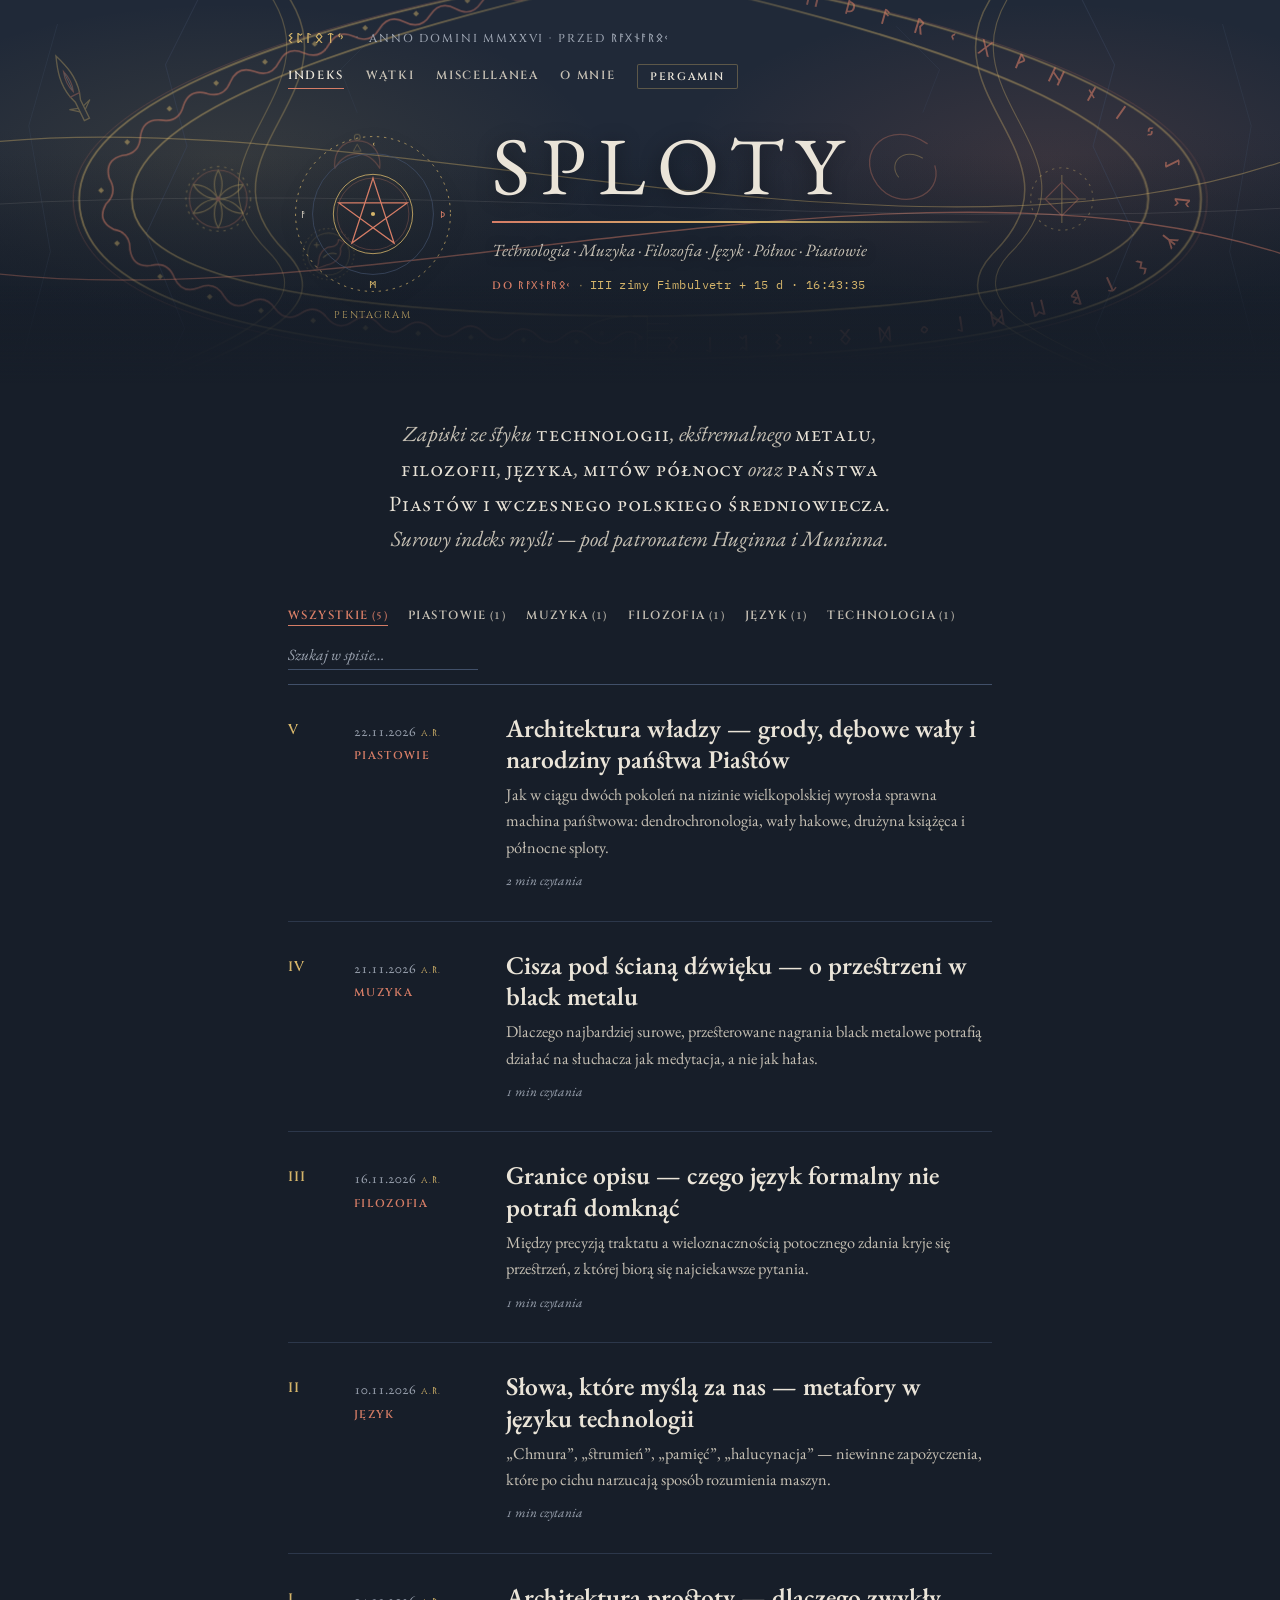
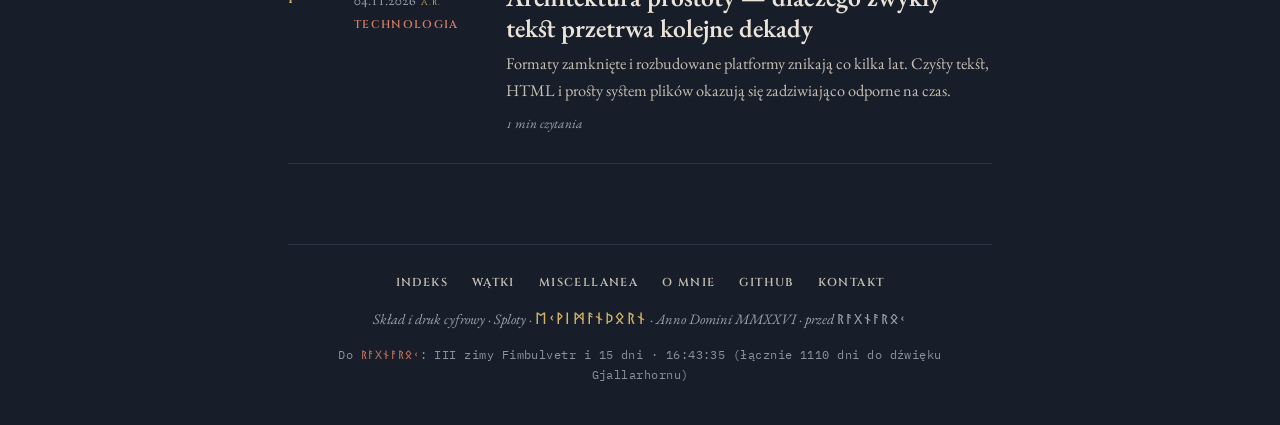
==== index.html @ 94f93332 "Add files via upload" ====
<!DOCTYPE html>
<html lang="pl">
<head>
  <meta charset="UTF-8" />
  <meta name="viewport" content="width=device-width, initial-scale=1.0" />
  <title>Sploty — Technologia · Muzyka · Filozofia · Język · Północ · Piastowie</title>
  <meta name="description" content="Sploty — minimalistyczny dziennik o technologii, muzyce death i black metalowej, filozofii, języku, kulturze północy oraz państwie Piastów i wczesnym polskim średniowieczu." />
  <link rel="icon" type="image/svg+xml" href="data:image/svg+xml,%3Csvg xmlns='http://www.w3.org/2000/svg' viewBox='0 0 32 32'%3E%3Crect width='32' height='32' rx='3' fill='%23171E29'/%3E%3Ccircle cx='16' cy='16' r='11.5' fill='none' stroke='%23D4B46A' stroke-width='1.2'/%3E%3Cpolygon points='16,5.5 22.1,24.4 6.1,12.7 25.9,12.7 9.9,24.4' fill='none' stroke='%23D67D66' stroke-width='1.25' stroke-linejoin='miter'/%3E%3C/svg%3E" />

  <!-- Zdyscyplinowany zestaw krojów: IM Fell English SC (tytuł), Cinzel (kapitała), EB Garamond (antykwa), Noto Sans Runic (runy) + Mono (kod) -->
  <link rel="preconnect" href="https://fonts.googleapis.com" />
  <link rel="preconnect" href="https://fonts.gstatic.com" crossorigin />
  <link href="https://fonts.googleapis.com/css2?family=Cinzel:wght@500;600;700&family=EB+Garamond:ital,wght@0,400;0,500;0,600;1,400;1,500&family=IBM+Plex+Mono:wght@400;500&family=IM+Fell+English+SC&family=Noto+Sans+Runic&display=swap" rel="stylesheet" />

  <!-- Przywrócenie zapisanego motywu (Inkaust lub Pergamin) i rozmiaru pisma -->
  <script>
    (function () {
      const savedTheme = localStorage.getItem('sploty_theme');
      const validTheme = savedTheme === 'light' || savedTheme === 'dark' ? savedTheme : 'dark';
      document.documentElement.setAttribute('data-theme', validTheme);

      const savedScale = localStorage.getItem('sploty_font_scale');
      if (savedScale) {
        document.documentElement.setAttribute('data-font-scale', savedScale);
      }
    })();
  </script>

  <link rel="stylesheet" href="styles.css" />
</head>
<body>
  <!-- Cienka linia postępu lektury -->
  <div id="reading-progress" class="reading-progress" aria-hidden="true"></div>

  <!-- Bezramkowy, pełnoszerokościowy nagłówek: symetryczny dyptyk — winieta słowiańska (lewa) i kamień runiczny (prawa) + cienkie nici kinetyczne -->
  <header class="masthead" id="masthead-interactive">
    <!-- Warstwa 1a: Rysowana wektorowo winieta słowiańsko-piastowska po lewej (łuk z fryzem falistym, Gwiazda Peruna, Łunnica, Ręce Boga, Włócznia św. Maurycego, Denar Princes Polonie) -->
    <svg class="masthead-slavic-art" viewBox="0 0 1200 320" preserveAspectRatio="xMinYMid slice" fill="none" aria-hidden="true">
      <!-- Zarys ciosanego dębu / spękania kamienia po lewej (lustro prawego monolitu) -->
      <path d="M 170,-10 L 138,54 L 156,122 L 122,195 L 154,274 L 128,330" stroke="var(--rule-strong)" stroke-width="0.9" opacity="0.32" />
      <path d="M 320,22 L 284,58 L 298,94" stroke="var(--rule-strong)" stroke-width="0.7" opacity="0.26" />
      <path d="M 48,20 L 24,105 L 42,210 L 16,310" stroke="var(--rule-strong)" stroke-width="0.8" opacity="0.28" />

      <!-- Wtórna przeplatająca się wstęga z Łunnicą i wczesnopiastowskim medalionem denara -->
      <g opacity="0.32">
        <path d="M 232,-14 C 308,76 156,128 238,210 C 288,260 198,292 106,328" stroke="var(--gold)" stroke-width="1.3" />
        <path d="M 218,-14 C 292,76 142,128 224,210 C 272,258 182,288 92,328" stroke="var(--gold)" stroke-width="0.95" />
        <!-- Zawieszka księżycowa (Łunnica) równoważąca zawijas Urnes po prawej -->
        <g transform="translate(298, 126) scale(0.72)">
          <circle cx="0" cy="-16" r="3.4" stroke="var(--gold)" stroke-width="1.2" />
          <path d="M0,-12 C-17,-12 -28,1 -26,20 C-19,8 -10,3 0,3 C10,3 19,8 26,20 C28,1 17,-12 0,-12 Z" stroke="var(--accent)" stroke-width="1.35" stroke-linejoin="round" />
          <polygon points="0,-8 4.5,0 -4.5,0" stroke="var(--gold)" stroke-width="1.05" />
        </g>
      </g>

      <!-- Wczesnopiastowski ryt Włóczni św. Maurycego (Zjazd Gnieźnieński 1000 r.) w lewym górnym skrzydle -->
      <g transform="translate(60, 74) rotate(-26) scale(0.95)" opacity="0.34">
        <path d="M0,-32 C4.5,-20 8,-8 4.5,6 L2.5,12 L2.5,30 L-2.5,30 L-2.5,12 L-4.5,6 C-8,-8 -4.5,-20 0,-32 Z" stroke="var(--gold)" stroke-width="1.2" stroke-linejoin="miter" />
        <path d="M0,-17 C2.2,-10 2.2,-3 0,3 C-2.2,-3 -2.2,-10 0,-17 Z" stroke="var(--accent)" stroke-width="1" />
        <line x1="0" y1="-15" x2="0" y2="1" stroke="var(--ink)" stroke-width="0.9" opacity="0.7" />
        <line x1="-5" y1="6" x2="5" y2="6" stroke="var(--accent)" stroke-width="1.2" />
        <path d="M-2.5,18 L-10,15.5 L-2.5,21.5 M2.5,18 L10,15.5 L2.5,21.5" stroke="var(--gold)" stroke-width="1.05" />
      </g>

      <!-- Wczesnopiastowski medalion menniczy (Denar Princes Polonie — ptak książęcy i krzyż w otoku perełkowym) -->
      <g transform="translate(274, 212) scale(0.76)" opacity="0.34">
        <circle cx="0" cy="0" r="28" stroke="var(--gold)" stroke-width="1.05" stroke-dasharray="1.8 3.2" />
        <circle cx="0" cy="0" r="23" stroke="var(--gold)" stroke-width="0.85" opacity="0.75" />
        <path d="M-11,10 C-11,0 -5,-8 3,-8 C8,-8 11,-12 11,-16 C14,-15 16,-13 18,-13 C15,-11 14,-9 13,-6 C15,1 9,10 -2,12 L-13,16 Z" stroke="var(--accent)" stroke-width="1.25" stroke-linejoin="round" />
        <path d="M-6,4 C-1,-1 5,-2 9,0" stroke="var(--gold)" stroke-width="1.1" />
        <path d="M-16,-10 L-10,-10 M-13,-13 L-13,-7" stroke="var(--gold)" stroke-width="1.05" />
      </g>

      <!-- Główny podwójny łuk słowiański (architektoniczne lustro prawej wstęgi ormslinga) -->
      <g opacity="0.46">
        <path d="M 452,-16 C 218,28 66,92 66,166 C 66,248 214,298 544,300" stroke="var(--gold)" stroke-width="1.45" />
        <path d="M 480,-10 C 266,40 110,100 110,166 C 110,228 248,262 540,264" stroke="var(--gold)" stroke-width="1.45" />
        <!-- Subtelny ryt krawędziowy -->
        <path d="M 447,-16 C 213,28 61,92 61,166 C 61,252 210,303 544,305" stroke="var(--accent)" stroke-width="0.7" opacity="0.65" />
        <!-- Zakończenie łuku u dołu: stylizowany grzebień solarny (Ręce Boga) -->
        <path d="M 540,264 L 540,300 M 540,270 L 558,270 M 540,276 L 562,276 M 540,282 L 566,282 M 540,288 L 562,288 M 540,294 L 558,294" stroke="var(--gold)" stroke-width="1.2" />
        <circle cx="534" cy="282" r="2.2" fill="var(--accent)" />
      </g>

      <!-- Wczesnosłowiański / wczesnopiastowski fryz falisty i romby solarne biegnące wzdłuż łuku -->
      <path
        d="M 466.0,-12.0 Q 453.1,-19.7 444.5,-7.5 Q 435.9,4.8 423.0,-2.8 Q 410.0,-10.2 401.5,2.1 Q 393.2,14.6 380.1,7.3 Q 367.0,0.1 358.8,12.7 Q 350.8,25.3 337.5,18.3 Q 324.2,11.5 316.4,24.2 Q 308.7,37.1 295.3,30.5 Q 281.7,24.1 274.3,37.1 Q 267.1,50.2 253.4,44.1 Q 239.6,38.3 232.8,51.6 Q 226.2,65.0 212.3,59.7 Q 198.1,54.6 192.1,68.4 Q 186.5,82.2 172.3,77.9 Q 157.7,74.1 152.9,88.4 Q 149.0,102.7 134.4,100.2 Q 119.3,98.7 117.1,113.8 Q 116.5,128.4 101.9,129.7 Q 87.0,133.8 91.1,148.8 Q 98.5,160.8 88.2,170.4 Q 80.6,184.2 94.6,191.3 Q 108.7,193.9 108.4,208.3 Q 110.8,223.5 125.9,221.5 Q 140.2,218.0 145.4,231.8 Q 151.7,245.5 165.7,240.1 Q 179.3,234.0 186.7,246.9 Q 194.6,259.7 207.9,252.6 Q 220.8,245.2 229.4,257.4 Q 238.3,269.5 251.0,261.5 Q 263.5,253.3 272.7,265.1 Q 282.2,276.7 294.5,268.1 Q 306.6,259.4 316.3,270.7 Q 326.2,282.0 338.2,273.0 Q 350.1,263.8 360.1,274.9 Q 370.3,285.9 382.1,276.5 Q 393.7,267.1 404.0,277.9 Q 414.5,288.6 426.0,279.1 Q 437.4,269.4 448.0,280.0 Q 458.6,290.5 470.0,280.7 Q 481.2,270.9 492.0,281.3 Q 502.8,291.7 513.9,281.7 Q 525.1,271.7 535.9,282.0"
        stroke="var(--accent)"
        stroke-width="1.35"
        opacity="0.54"
      />
      <g fill="var(--gold)" opacity="0.5">
        <polygon points="389.9,-1.8 392.3,0.6 389.9,3.0 387.5,0.6" />
        <polygon points="347.1,9.0 349.5,11.4 347.1,13.8 344.7,11.4" />
        <polygon points="304.6,20.9 307.0,23.3 304.6,25.7 302.2,23.3" />
        <polygon points="262.5,34.2 264.9,36.6 262.5,39.0 260.1,36.6" />
        <polygon points="221.0,49.3 223.4,51.7 221.0,54.1 218.6,51.7" />
        <polygon points="180.3,66.9 182.7,69.3 180.3,71.7 177.9,69.3" />
        <polygon points="141.3,88.2 143.7,90.6 141.3,93.0 138.9,90.6" />
        <polygon points="106.1,116.1 108.5,118.5 106.1,120.9 103.7,118.5" />
        <polygon points="84.3,156.5 86.7,158.9 84.3,161.3 81.9,158.9" />
        <polygon points="97.6,200.6 100.0,203.0 97.6,205.4 95.2,203.0" />
        <polygon points="133.5,228.3 135.9,230.7 133.5,233.1 131.1,230.7" />
        <polygon points="174.9,245.2 177.3,247.6 174.9,250.0 172.5,247.6" />
        <polygon points="217.7,256.8 220.1,259.2 217.7,261.6 215.3,259.2" />
        <polygon points="261.2,265.1 263.6,267.5 261.2,269.9 258.8,267.5" />
        <polygon points="304.9,271.2 307.3,273.6 304.9,276.0 302.5,273.6" />
        <polygon points="348.8,275.7 351.2,278.1 348.8,280.5 346.4,278.1" />
        <polygon points="392.8,279.0 395.2,281.4 392.8,283.8 390.4,281.4" />
        <polygon points="436.8,281.3 439.2,283.7 436.8,286.1 434.4,283.7" />
        <polygon points="480.8,282.8 483.2,285.2 480.8,287.6 478.4,285.2" />
      </g>

      <!-- Słowiańska rozeta gromowita (Gwiazda Peruna) w osi łuku — dokładny odpowiednik krzyża z Upplandu po prawej -->
      <g opacity="0.36">
        <circle cx="182" cy="166" r="27" stroke="var(--gold)" stroke-width="0.9" stroke-dasharray="2 4" />
        <circle cx="182" cy="166" r="24" stroke="var(--accent)" stroke-width="0.9" opacity="0.85" />
        <path d="M182,166 A24,24 0 0 1 182.0,142.0 A24,24 0 0 1 182,166 Z" stroke="var(--gold)" stroke-width="1" />
        <path d="M182,166 A24,24 0 0 1 202.8,154.0 A24,24 0 0 1 182,166 Z" stroke="var(--gold)" stroke-width="1" />
        <path d="M182,166 A24,24 0 0 1 202.8,178.0 A24,24 0 0 1 182,166 Z" stroke="var(--gold)" stroke-width="1" />
        <path d="M182,166 A24,24 0 0 1 182.0,190.0 A24,24 0 0 1 182,166 Z" stroke="var(--gold)" stroke-width="1" />
        <path d="M182,166 A24,24 0 0 1 161.2,178.0 A24,24 0 0 1 182,166 Z" stroke="var(--gold)" stroke-width="1" />
        <path d="M182,166 A24,24 0 0 1 161.2,154.0 A24,24 0 0 1 182,166 Z" stroke="var(--gold)" stroke-width="1" />
        <circle cx="182" cy="166" r="2" fill="var(--accent)" />
      </g>
    </svg>

    <!-- Warstwa 1b: Rysowana winieta nordyckiego kamienia runicznego po prawej (ormslinga + wyryte runy na łuku SVG) -->
    <svg class="masthead-runestone-art" viewBox="0 0 1200 320" preserveAspectRatio="xMaxYMid slice" fill="none" aria-hidden="true">
      <defs>
        <path id="rune-ribbon-path" d="M 734,-12 C 958,34 1112,96 1112,166 C 1112,238 968,280 658,282" />
      </defs>

      <!-- Zarys monolitu / spękania kamienia po prawej -->
      <path d="M 1030,-10 L 1062,54 L 1044,122 L 1078,195 L 1046,274 L 1072,330" stroke="var(--rule-strong)" stroke-width="0.9" opacity="0.34" />
      <path d="M 880,22 L 916,58 L 902,94" stroke="var(--rule-strong)" stroke-width="0.7" opacity="0.28" />
      <path d="M 1152,20 L 1176,105 L 1158,210 L 1184,310" stroke="var(--rule-strong)" stroke-width="0.8" opacity="0.28" />

      <!-- Wtórna przeplatająca się wstęga w stylu Urnes (węzeł smoczy) -->
      <g opacity="0.32">
        <path d="M 968,-14 C 892,76 1044,128 962,210 C 912,260 1002,292 1094,328" stroke="var(--gold)" stroke-width="1.3" />
        <path d="M 982,-14 C 908,76 1058,128 976,210 C 928,258 1018,288 1108,328" stroke="var(--gold)" stroke-width="0.95" />
        <!-- Zawijas końcowy węża runicznego -->
        <path d="M 906,120 C 874,98 844,126 864,154 C 882,178 920,164 912,138" stroke="var(--accent)" stroke-width="1.1" />
        <path d="M 902,132 C 886,122 872,136 882,148" stroke="var(--gold)" stroke-width="0.85" />
      </g>

      <!-- Główna podwójna wstęga kamienia runicznego (ormslinga) -->
      <g opacity="0.46">
        <path d="M 748,-16 C 982,28 1134,92 1134,166 C 1134,248 986,298 656,300" stroke="var(--gold)" stroke-width="1.45" />
        <path d="M 720,-10 C 934,40 1090,100 1090,166 C 1090,228 952,262 660,264" stroke="var(--gold)" stroke-width="1.45" />
        <!-- Subtelne ryty krawędziowe -->
        <path d="M 753,-16 C 987,28 1139,92 1139,166 C 1139,252 990,303 656,305" stroke="var(--accent)" stroke-width="0.7" opacity="0.65" />
        <!-- Rysowana głowa smoka/węża zamykająca wstęgę u dołu -->
        <path d="M 656,264 C 632,264 618,274 610,282 C 618,290 632,300 656,300" stroke="var(--gold)" stroke-width="1.3" />
        <circle cx="634" cy="278" r="2.2" fill="var(--accent)" />
        <path d="M 610,282 L 594,277 M 610,282 L 595,287" stroke="var(--accent)" stroke-width="0.9" />
      </g>

      <!-- Wyryte runy starszego futharku wzdłuż łuku wstęgi -->
      <text class="ribbon-runes" fill="var(--accent)" opacity="0.58" font-size="18" letter-spacing="8">
        <textPath href="#rune-ribbon-path" startOffset="4%">ᚠ ᚢ ᚦ ᚨ ᚱ ᚲ ᚷ ᚹ ᚺ ᚾ ᛁ ᛃ ᛇ ᛈ ᛉ ᛊ ᛏ ᛒ ᛖ ᛗ ᛚ ᛜ ᛞ ᛟ ᛬ ᛊ ᛈ ᛚ ᛟ ᛏ ᛃ</textPath>
      </text>

      <!-- Geometryczny krzyż/węzeł wyryty po prawej jak na kamieniach z Upplandu -->
      <g transform="translate(1018, 166)" opacity="0.34">
        <circle cx="0" cy="0" r="26" stroke="var(--gold)" stroke-width="0.9" stroke-dasharray="2 4" />
        <path d="M-20,0 L20,0 M0,-20 L0,20" stroke="var(--gold)" stroke-width="1" />
        <polygon points="0,-14 14,0 0,14 -14,0" stroke="var(--accent)" stroke-width="1" />
      </g>
    </svg>

    <!-- Warstwa 2: Symetryczne cienkie kinetyczne linie splatające oba skrzydła (reagują na ruch kursora) -->
    <svg class="masthead-threads" viewBox="0 0 1200 320" preserveAspectRatio="none" fill="none" aria-hidden="true">
      <path id="thread-1" d="M-40,122 C320,76 880,256 1240,122" stroke="var(--gold)" stroke-width="1" opacity="0.38" />
      <path id="thread-2" d="M-40,224 C320,276 880,96 1240,224" stroke="var(--accent)" stroke-width="1.15" opacity="0.46" />
      <path id="thread-3" d="M-40,172 C400,148 800,196 1240,172" stroke="var(--ink)" stroke-width="0.6" opacity="0.16" />
    </svg>

    <div class="masthead-inner">
      <!-- Górny, bezramkowy pasek nawigacji -->
      <div class="masthead-bar">
        <span class="masthead-edition">
          <span class="edition-runes" title="Sploty (Futhark starszy)">ᛊᛈᛚᛟᛏᛃ</span>
          <span class="edition-sep" aria-hidden="true">·</span>
          <span id="masthead-year">Anno Domini MMXXVI · przed <span class="runic-term" title="Ragnarök">ᚱᚨᚷᚾᚨᚱᛟᚲ</span></span>
        </span>

        <div class="masthead-bar-right">
          <nav class="masthead-nav" aria-label="Nawigacja główna">
            <a href="#/" class="nav-item" data-route="home">Indeks</a>
            <a href="#/watki" class="nav-item" data-route="threads">Wątki</a>
            <a href="#/miscellanea" class="nav-item" data-route="miscellanea">Miscellanea</a>
            <a href="#/o-mnie" class="nav-item" data-route="about">O mnie</a>
          </nav>

          <button type="button" id="theme-toggle" class="theme-pill" aria-label="Zmień motyw">
            <span class="theme-label-dark">Pergamin</span>
            <span class="theme-label-light">Inkaust</span>
          </button>
        </div>
      </div>

      <!-- Scena główna: Astrolabium z cyklem 42 symboli (nordyckie, słowiańskie, wczesnopiastowskie, starożytne, Thelema i filozoficzno-religijne — zmiana co 360° lub po kliknięciu) -->
      <div class="masthead-hero">
        <div class="astrolabe-stage" title="Kliknij lub poczekaj pełny obrót o 360°, aby przejść do kolejnego symbolu">
          <svg class="masthead-astrolabe" id="masthead-astrolabe" viewBox="0 0 180 180" width="170" height="170" fill="none" aria-hidden="true">
            <defs>
              <radialGradient id="astro-glow-grad" cx="50%" cy="50%" r="50%">
                <stop offset="0%" stop-color="var(--gold)" stop-opacity="0.72" />
                <stop offset="48%" stop-color="var(--accent)" stop-opacity="0.34" />
                <stop offset="100%" stop-color="var(--gold)" stop-opacity="0" />
              </radialGradient>
            </defs>

            <!-- Blask towarzyszący pojawianiu się kolejnego symbolu -->
            <circle class="astro-aura" cx="90" cy="90" r="46" fill="url(#astro-glow-grad)" />
            <circle class="astro-pulse-ring" cx="90" cy="90" r="38" stroke="var(--gold)" stroke-width="1.2" />

            <!-- Zewnętrzny pierścień runiczny -->
            <g class="astro-outer">
              <circle cx="90" cy="90" r="82" stroke="var(--gold)" stroke-width="0.95" stroke-dasharray="2.5 5" opacity="0.78" />
              <circle cx="90" cy="90" r="64" stroke="var(--rule-strong)" stroke-width="0.9" opacity="0.82" />
              <text x="90" y="20" text-anchor="middle" fill="var(--gold)" font-size="11" font-family="'Noto Sans Runic', serif">ᚲ</text>
              <text x="164" y="94" text-anchor="middle" fill="var(--accent)" font-size="11" font-family="'Noto Sans Runic', serif">ᚦ</text>
              <text x="90" y="168" text-anchor="middle" fill="var(--gold)" font-size="11" font-family="'Noto Sans Runic', serif">ᛗ</text>
              <text x="16" y="94" text-anchor="middle" fill="var(--ink-secondary)" font-size="11" font-family="'Noto Sans Runic', serif">ᚨ</text>
            </g>

            <!-- Wewnętrzny obracający się pierścień (pełny obrót 360° -> przejście w kolejny symbol) -->
            <g class="astro-inner" id="astro-rotor">
              <circle cx="90" cy="90" r="42" stroke="var(--gold)" stroke-width="1" opacity="0.86" />
              <circle cx="90" cy="90" r="38" stroke="var(--accent)" stroke-width="0.65" opacity="0.45" />

              <!-- 1. Pentagram -->
              <g class="astro-symbol is-active" data-symbol-name="Pentagram">
                <polygon points="90,52 112.34,120.74 53.86,78.26 126.14,78.26 67.66,120.74" stroke="var(--accent)" stroke-width="1.35" stroke-linejoin="miter" />
                <circle cx="90" cy="90" r="2.2" fill="var(--gold)" />
              </g>

              <!-- 2. Thor: Mjölnir (Młot Thora) -->
              <g class="astro-symbol" data-symbol-name="Mjölnir">
                <circle cx="90" cy="60" r="3.5" stroke="var(--gold)" stroke-width="1.2" />
                <path d="M86.5,63.5 L86.5,87 L62,92 L65,114 L90,119 L115,114 L118,92 L93.5,87 L93.5,63.5" stroke="var(--gold)" stroke-width="1.35" stroke-linejoin="miter" />
                <!-- Rytowany motyw na obuchu młota -->
                <path d="M90,94 L90,112 M80,103 L100,103" stroke="var(--accent)" stroke-width="1.1" />
                <polygon points="90,98 95,103 90,108 85,103" stroke="var(--accent)" stroke-width="1" />
              </g>

              <!-- 3. Odyn: Valknut -->
              <g class="astro-symbol" data-symbol-name="Valknut">
                <polygon points="90,56 71,89 109,89" stroke="var(--gold)" stroke-width="1.3" stroke-linejoin="miter" />
                <polygon points="80,73 61,106 99,106" stroke="var(--ink)" stroke-width="1.2" stroke-linejoin="miter" opacity="0.9" />
                <polygon points="100,73 81,106 119,106" stroke="var(--accent)" stroke-width="1.3" stroke-linejoin="miter" />
              </g>

              <!-- 4. Odyn: Potrójny Róg Odyna (Trzy Rogi Miodu Poezji — kamień ze Snoldelev) -->
              <g class="astro-symbol" data-symbol-name="Rogi Odyna">
                <g transform="rotate(0 90 90)">
                  <path d="M77,73 C77,58 98,55 103,68 C95,69 89,75 86,87 C82,84 77,80 77,73 Z" stroke="var(--gold)" stroke-width="1.2" />
                </g>
                <g transform="rotate(120 90 90)">
                  <path d="M77,73 C77,58 98,55 103,68 C95,69 89,75 86,87 C82,84 77,80 77,73 Z" stroke="var(--accent)" stroke-width="1.2" />
                </g>
                <g transform="rotate(240 90 90)">
                  <path d="M77,73 C77,58 98,55 103,68 C95,69 89,75 86,87 C82,84 77,80 77,73 Z" stroke="var(--ink)" stroke-width="1.15" opacity="0.88" />
                </g>
                <circle cx="90" cy="90" r="2.2" fill="var(--gold)" />
              </g>

              <!-- 5. Freyr: Runa Ingwaz (ᛜ — światło, płodność i pokój) -->
              <g class="astro-symbol" data-symbol-name="Ingwaz">
                <line x1="68" y1="60" x2="112" y2="104" stroke="var(--gold)" stroke-width="1.35" />
                <line x1="112" y1="60" x2="68" y2="104" stroke="var(--gold)" stroke-width="1.35" />
                <line x1="68" y1="76" x2="112" y2="120" stroke="var(--accent)" stroke-width="1.35" />
                <line x1="112" y1="76" x2="68" y2="120" stroke="var(--accent)" stroke-width="1.35" />
                <polygon points="90,74 106,90 90,106 74,90" stroke="var(--ink)" stroke-width="1" opacity="0.7" />
              </g>

              <!-- 6. Loki: Splot Dwóch Węży (węzeł Urnes — ogień i dwoistość) -->
              <g class="astro-symbol" data-symbol-name="Splot Węży">
                <path d="M76,62 C58,72 62,92 90,90 C118,88 122,108 104,118 C92,124 76,118 76,106" stroke="var(--accent)" stroke-width="1.4" stroke-linecap="round" />
                <path d="M104,62 C122,72 118,92 90,90 C62,88 58,108 76,118 C88,124 104,118 104,106" stroke="var(--gold)" stroke-width="1.4" stroke-linecap="round" />
                <circle cx="76" cy="62" r="2.4" fill="var(--accent)" />
                <circle cx="104" cy="62" r="2.4" fill="var(--gold)" />
              </g>

              <!-- 7. Tyr: Runa Tiwaz (ᛏ — włócznia prawa i odwagi) -->
              <g class="astro-symbol" data-symbol-name="Tiwaz">
                <line x1="90" y1="56" x2="90" y2="124" stroke="var(--gold)" stroke-width="1.6" />
                <polyline points="69,77 90,56 111,77" stroke="var(--accent)" stroke-width="1.5" stroke-linejoin="miter" />
                <line x1="74" y1="100" x2="106" y2="100" stroke="var(--ink)" stroke-width="1" opacity="0.75" />
                <circle cx="90" cy="100" r="2.5" fill="var(--accent)" />
              </g>

              <!-- 8. Yggdrasil (Drzewo Światów) -->
              <g class="astro-symbol" data-symbol-name="Yggdrasil">
                <line x1="90" y1="62" x2="90" y2="118" stroke="var(--gold)" stroke-width="1.5" />
                <!-- Korona -->
                <path d="M90,76 C82,66 72,64 64,68" stroke="var(--gold)" stroke-width="1.2" />
                <path d="M90,76 C98,66 108,64 116,68" stroke="var(--gold)" stroke-width="1.2" />
                <path d="M90,68 C84,60 79,57 74,58" stroke="var(--accent)" stroke-width="1.05" />
                <path d="M90,68 C96,60 101,57 106,58" stroke="var(--accent)" stroke-width="1.05" />
                <!-- Korzenie -->
                <path d="M90,104 C82,114 72,116 64,112" stroke="var(--accent)" stroke-width="1.2" />
                <path d="M90,104 C98,114 108,116 116,112" stroke="var(--accent)" stroke-width="1.2" />
                <path d="M90,110 C85,118 80,122 74,121" stroke="var(--gold)" stroke-width="1.05" />
                <path d="M90,110 C95,118 100,122 106,121" stroke="var(--gold)" stroke-width="1.05" />
                <circle cx="90" cy="90" r="4" stroke="var(--ink)" stroke-width="1" opacity="0.8" />
              </g>

              <!-- 9. Ægishjálmur (Hełm Grozy — 8 trójzębów) -->
              <g class="astro-symbol" data-symbol-name="Ægishjálmur">
                <line x1="96" y1="90" x2="123" y2="90" stroke="var(--gold)" stroke-width="1.1" />
                <polyline points="124,94.5 116,90 124,85.5" stroke="var(--accent)" stroke-width="1" />
                <line x1="108" y1="93.2" x2="108" y2="86.8" stroke="var(--ink)" stroke-width="0.85" opacity="0.75" />
                <line x1="94.2" y1="94.2" x2="113.3" y2="113.3" stroke="var(--gold)" stroke-width="1.1" />
                <polyline points="110.9,117.2 108.4,108.4 117.2,110.9" stroke="var(--accent)" stroke-width="1" />
                <line x1="100.5" y1="105" x2="105" y2="100.5" stroke="var(--ink)" stroke-width="0.85" opacity="0.75" />
                <line x1="90" y1="96" x2="90" y2="123" stroke="var(--gold)" stroke-width="1.1" />
                <polyline points="85.5,124 90,116 94.5,124" stroke="var(--accent)" stroke-width="1" />
                <line x1="86.8" y1="108" x2="93.2" y2="108" stroke="var(--ink)" stroke-width="0.85" opacity="0.75" />
                <line x1="85.8" y1="94.2" x2="66.7" y2="113.3" stroke="var(--gold)" stroke-width="1.1" />
                <polyline points="62.8,110.9 71.6,108.4 69.1,117.2" stroke="var(--accent)" stroke-width="1" />
                <line x1="75" y1="100.5" x2="79.5" y2="105" stroke="var(--ink)" stroke-width="0.85" opacity="0.75" />
                <line x1="84" y1="90" x2="57" y2="90" stroke="var(--gold)" stroke-width="1.1" />
                <polyline points="56,85.5 64,90 56,94.5" stroke="var(--accent)" stroke-width="1" />
                <line x1="72" y1="86.8" x2="72" y2="93.2" stroke="var(--ink)" stroke-width="0.85" opacity="0.75" />
                <line x1="85.8" y1="85.8" x2="66.7" y2="66.7" stroke="var(--gold)" stroke-width="1.1" />
                <polyline points="69.1,62.8 71.6,71.6 62.8,69.1" stroke="var(--accent)" stroke-width="1" />
                <line x1="79.5" y1="75" x2="75" y2="79.5" stroke="var(--ink)" stroke-width="0.85" opacity="0.75" />
                <line x1="90" y1="84" x2="90" y2="57" stroke="var(--gold)" stroke-width="1.1" />
                <polyline points="94.5,56 90,64 85.5,56" stroke="var(--accent)" stroke-width="1" />
                <line x1="93.2" y1="72" x2="86.8" y2="72" stroke="var(--ink)" stroke-width="0.85" opacity="0.75" />
                <line x1="94.2" y1="85.8" x2="113.3" y2="66.7" stroke="var(--gold)" stroke-width="1.1" />
                <polyline points="117.2,69.1 108.4,71.6 110.9,62.8" stroke="var(--accent)" stroke-width="1" />
                <line x1="105" y1="79.5" x2="100.5" y2="75" stroke="var(--ink)" stroke-width="0.85" opacity="0.75" />
                <circle cx="90" cy="90" r="6" stroke="var(--accent)" stroke-width="1.1" />
              </g>

              <!-- 10. Nordycki: Runa Othala (ᛟ) -->
              <g class="astro-symbol" data-symbol-name="Othala">
                <polygon points="90,56 113,79 90,102 67,79" stroke="var(--gold)" stroke-width="1.35" stroke-linejoin="miter" />
                <polygon points="90,66 103,79 90,92 77,79" stroke="var(--accent)" stroke-width="1" stroke-linejoin="miter" opacity="0.85" />
                <line x1="90" y1="102" x2="71" y2="121" stroke="var(--accent)" stroke-width="1.35" />
                <line x1="90" y1="102" x2="109" y2="121" stroke="var(--accent)" stroke-width="1.35" />
              </g>

              <!-- 11. Sumeryjski: Dingir (𒀭 — klinowa gwiazda niebios) -->
              <g class="astro-symbol" data-symbol-name="Dingir">
                <polygon points="87,56 93,56 90,63" fill="var(--gold)" />
                <line x1="90" y1="62" x2="90" y2="124" stroke="var(--gold)" stroke-width="1.35" />
                <polygon points="56,87 56,93 63,90" fill="var(--gold)" />
                <line x1="62" y1="90" x2="124" y2="90" stroke="var(--gold)" stroke-width="1.35" />
                <polygon points="65,69 69,65 72,72" fill="var(--accent)" />
                <line x1="71" y1="71" x2="114" y2="114" stroke="var(--accent)" stroke-width="1.25" />
                <polygon points="111,65 115,69 108,72" fill="var(--accent)" />
                <line x1="109" y1="71" x2="66" y2="114" stroke="var(--accent)" stroke-width="1.25" />
                <circle cx="90" cy="90" r="3" fill="var(--ink)" />
              </g>

              <!-- 12. Babiloński: Gwiazda Isztar -->
              <g class="astro-symbol" data-symbol-name="Isztar">
                <polygon points="90,56 95,78 114,66 102,85 124,90 102,95 114,114 95,102 90,124 85,102 66,114 78,95 56,90 78,85 66,66 85,78" stroke="var(--gold)" stroke-width="1.25" stroke-linejoin="miter" />
                <circle cx="90" cy="90" r="8.5" stroke="var(--accent)" stroke-width="1.2" />
                <circle cx="90" cy="90" r="2.6" fill="var(--accent)" />
              </g>

              <!-- 13. Akadyjski: Słońce Szamasza -->
              <g class="astro-symbol" data-symbol-name="Szamasz">
                <polygon points="90,55 97.8,82.2 125,90 97.8,97.8 90,125 82.2,97.8 55,90 82.2,82.2" stroke="var(--accent)" stroke-width="1.25" stroke-linejoin="miter" />
                <path d="M98,82 Q103,73 107,74 Q110,70 114,66" stroke="var(--gold)" stroke-width="1.15" />
                <path d="M98,98 Q107,103 106,107 Q110,110 114,114" stroke="var(--gold)" stroke-width="1.15" />
                <path d="M82,98 Q77,107 73,106 Q70,110 66,114" stroke="var(--gold)" stroke-width="1.15" />
                <path d="M82,82 Q73,77 74,73 Q70,70 66,66" stroke="var(--gold)" stroke-width="1.15" />
                <circle cx="90" cy="90" r="9.5" fill="var(--bg)" stroke="var(--gold)" stroke-width="1.2" />
                <circle cx="90" cy="90" r="3" fill="var(--accent)" />
              </g>

              <!-- 14. Egipski: Ankh -->
              <g class="astro-symbol" data-symbol-name="Ankh">
                <path d="M90,84 C78,76 78,56 90,56 C102,56 102,76 90,84 Z" stroke="var(--gold)" stroke-width="1.45" />
                <line x1="69" y1="86" x2="111" y2="86" stroke="var(--accent)" stroke-width="1.5" />
                <line x1="90" y1="84" x2="90" y2="124" stroke="var(--accent)" stroke-width="1.5" />
                <circle cx="90" cy="69" r="2" fill="var(--accent)" />
              </g>

              <!-- 15. Egipski: Oko Horusa (Udjat) -->
              <g class="astro-symbol" data-symbol-name="Oko Horusa">
                <path d="M62,77 Q88,63 116,75" stroke="var(--gold)" stroke-width="1.35" />
                <path d="M64,87 Q88,73 112,87 Q88,100 64,87 Z" stroke="var(--ink)" stroke-width="1.3" />
                <circle cx="88" cy="87" r="5.5" stroke="var(--accent)" stroke-width="1.3" />
                <circle cx="88" cy="87" r="2" fill="var(--accent)" />
                <line x1="88" y1="97" x2="88" y2="115" stroke="var(--gold)" stroke-width="1.3" />
                <path d="M97,95 C105,103 114,106 111,115 C109,120 102,118 103,113" stroke="var(--accent)" stroke-width="1.25" />
              </g>

              <!-- 16. Wczesnochrześcijański: Chi-Rho (☧) -->
              <g class="astro-symbol" data-symbol-name="Chi-Rho">
                <line x1="90" y1="56" x2="90" y2="124" stroke="var(--gold)" stroke-width="1.5" />
                <path d="M90,56 C106,56 106,77 90,77" stroke="var(--gold)" stroke-width="1.5" />
                <line x1="68" y1="74" x2="112" y2="112" stroke="var(--accent)" stroke-width="1.35" />
                <line x1="112" y1="74" x2="68" y2="112" stroke="var(--accent)" stroke-width="1.35" />
                <text x="64" y="96" text-anchor="middle" fill="var(--ink-secondary)" font-size="9" font-family="'EB Garamond', serif">Α</text>
                <text x="116" y="96" text-anchor="middle" fill="var(--ink-secondary)" font-size="9" font-family="'EB Garamond', serif">Ω</text>
              </g>

              <!-- 17. Wczesnochrześcijański: Ichthys -->
              <g class="astro-symbol" data-symbol-name="Ichthys">
                <path d="M58,90 Q86,62 120,102" stroke="var(--gold)" stroke-width="1.45" />
                <path d="M58,90 Q86,118 120,78" stroke="var(--accent)" stroke-width="1.45" />
                <circle cx="74" cy="89" r="2.2" fill="var(--ink)" />
              </g>

              <!-- 18. Thelema: Heksagram Jednokreślny (z pięciopłatkową różą) -->
              <g class="astro-symbol" data-symbol-name="Heksagram Jednokreślny">
                <polygon points="90,56 119.4,107 60.6,73 90,124 119.4,73 60.6,107" stroke="var(--gold)" stroke-width="1.35" stroke-linejoin="miter" />
                <!-- Pięciopłatkowa róża pośrodku -->
                <circle cx="90" cy="85.2" r="2.7" stroke="var(--accent)" stroke-width="1" />
                <circle cx="94.6" cy="88.5" r="2.7" stroke="var(--accent)" stroke-width="1" />
                <circle cx="92.8" cy="93.9" r="2.7" stroke="var(--accent)" stroke-width="1" />
                <circle cx="87.2" cy="93.9" r="2.7" stroke="var(--accent)" stroke-width="1" />
                <circle cx="85.4" cy="88.5" r="2.7" stroke="var(--accent)" stroke-width="1" />
                <circle cx="90" cy="90" r="2" fill="var(--gold)" />
              </g>

              <!-- 19. Thelema / A∴A∴: Gwiazda Babalon (Heptagram {7/3}) -->
              <g class="astro-symbol" data-symbol-name="Gwiazda Babalon">
                <polygon points="90,56 104.8,120.6 63.4,68.8 123.1,97.6 56.9,97.6 116.6,68.8 75.2,120.6" stroke="var(--accent)" stroke-width="1.25" stroke-linejoin="miter" />
                <circle cx="90" cy="90" r="9.5" stroke="var(--gold)" stroke-width="1" opacity="0.85" />
                <circle cx="90" cy="90" r="2.4" fill="var(--gold)" />
              </g>

              <!-- 20. Thelema: Hadit (Skrzydlaty Dysk Słoneczny) -->
              <g class="astro-symbol" data-symbol-name="Hadit">
                <!-- Skrzydła -->
                <path d="M81,88 C74,78 65,75 56,77 C63,83 70,87 80,91" stroke="var(--gold)" stroke-width="1.25" />
                <path d="M80,91 C71,89 63,91 58,96 C66,97 74,95 82,94" stroke="var(--gold)" stroke-width="1.05" opacity="0.82" />
                <path d="M99,88 C106,78 115,75 124,77 C117,83 110,87 100,91" stroke="var(--gold)" stroke-width="1.25" />
                <path d="M100,91 C109,89 117,91 122,96 C114,97 106,95 98,94" stroke="var(--gold)" stroke-width="1.05" opacity="0.82" />
                <!-- Dwa ureusze -->
                <path d="M84,96 C78,101 76,108 82,110 C85,111 87,108 86,105" stroke="var(--accent)" stroke-width="1.15" />
                <path d="M96,96 C102,101 104,108 98,110 C95,111 93,108 94,105" stroke="var(--accent)" stroke-width="1.15" />
                <!-- Dysk centralny -->
                <circle cx="90" cy="90" r="9" stroke="var(--accent)" stroke-width="1.4" />
                <circle cx="90" cy="90" r="2.6" fill="var(--gold)" />
              </g>

              <!-- 21. Różokrzyż / Hermetyzm / Thelema: Krzyż Różany -->
              <g class="astro-symbol" data-symbol-name="Krzyż Różany">
                <path d="M86,58 L94,58 L94,86 L122,86 L122,94 L94,94 L94,122 L86,122 L86,94 L58,94 L58,86 L86,86 Z" stroke="var(--gold)" stroke-width="1.25" stroke-linejoin="miter" />
                <circle cx="90" cy="90" r="10.5" fill="var(--bg-soft)" stroke="var(--accent)" stroke-width="1.15" />
                <circle cx="90" cy="85.2" r="3" stroke="var(--accent)" stroke-width="1" />
                <circle cx="94.6" cy="88.5" r="3" stroke="var(--accent)" stroke-width="1" />
                <circle cx="92.8" cy="93.9" r="3" stroke="var(--accent)" stroke-width="1" />
                <circle cx="87.2" cy="93.9" r="3" stroke="var(--accent)" stroke-width="1" />
                <circle cx="85.4" cy="88.5" r="3" stroke="var(--accent)" stroke-width="1" />
                <circle cx="90" cy="90" r="2.1" fill="var(--gold)" />
              </g>

              <!-- 22. Hermetyzm / John Dee: Monada Hieroglificzna -->
              <g class="astro-symbol" data-symbol-name="Monada Hieroglificzna">
                <!-- Półksiężyc u szczytu -->
                <path d="M80,58 A10,10 0 0 0 100,58" stroke="var(--gold)" stroke-width="1.4" />
                <!-- Słońce z punktem -->
                <circle cx="90" cy="76" r="10" stroke="var(--gold)" stroke-width="1.4" />
                <circle cx="90" cy="76" r="2.2" fill="var(--accent)" />
                <!-- Krzyż żywiołów -->
                <line x1="90" y1="86" x2="90" y2="114" stroke="var(--accent)" stroke-width="1.4" />
                <line x1="76" y1="98" x2="104" y2="98" stroke="var(--accent)" stroke-width="1.4" />
                <!-- Znak Barana (ogień) u podstawy -->
                <path d="M90,114 C86,108 77,110 78,118 C79,122 83,123 85,121" stroke="var(--gold)" stroke-width="1.3" />
                <path d="M90,114 C94,108 103,110 102,118 C101,122 97,123 95,121" stroke="var(--gold)" stroke-width="1.3" />
              </g>

              <!-- 23. Kabała / Hermetyzm: Drzewo Życia (10 Sefirot) -->
              <g class="astro-symbol" data-symbol-name="Drzewo Życia">
                <!-- Ścieżki i filary -->
                <g stroke="var(--gold)" stroke-width="0.9" opacity="0.72">
                  <line x1="90" y1="60" x2="90" y2="121" />
                  <line x1="73" y1="69" x2="73" y2="101" />
                  <line x1="107" y1="69" x2="107" y2="101" />
                  <line x1="90" y1="60" x2="73" y2="69" />
                  <line x1="90" y1="60" x2="107" y2="69" />
                  <line x1="73" y1="69" x2="107" y2="69" />
                  <line x1="73" y1="69" x2="90" y2="90" />
                  <line x1="107" y1="69" x2="90" y2="90" />
                  <line x1="73" y1="83" x2="107" y2="83" />
                  <line x1="73" y1="83" x2="90" y2="90" />
                  <line x1="107" y1="83" x2="90" y2="90" />
                  <line x1="90" y1="90" x2="73" y2="101" />
                  <line x1="90" y1="90" x2="107" y2="101" />
                  <line x1="73" y1="101" x2="107" y2="101" />
                  <line x1="73" y1="101" x2="90" y2="109" />
                  <line x1="107" y1="101" x2="90" y2="109" />
                  <line x1="73" y1="101" x2="90" y2="121" />
                  <line x1="107" y1="101" x2="90" y2="121" />
                </g>
                <!-- 10 Sefirot -->
                <g fill="var(--bg-soft)" stroke="var(--accent)" stroke-width="1.2">
                  <circle cx="90" cy="60" r="3" />
                  <circle cx="73" cy="69" r="3" />
                  <circle cx="107" cy="69" r="3" />
                  <circle cx="73" cy="83" r="3" />
                  <circle cx="107" cy="83" r="3" />
                  <circle cx="90" cy="90" r="3.4" stroke="var(--gold)" />
                  <circle cx="73" cy="101" r="3" />
                  <circle cx="107" cy="101" r="3" />
                  <circle cx="90" cy="109" r="3" />
                  <circle cx="90" cy="121" r="3" />
                </g>
              </g>

              <!-- 24. Alchemia: Kamień Filozoficzny (Kwadratura koła) -->
              <g class="astro-symbol" data-symbol-name="Kamień Filozoficzny">
                <circle cx="90" cy="90" r="31.5" stroke="var(--gold)" stroke-width="1.25" />
                <polygon points="90,58.5 117.3,105.8 62.7,105.8" stroke="var(--accent)" stroke-width="1.3" stroke-linejoin="miter" />
                <rect x="77.2" y="80.3" width="25.5" height="25.5" stroke="var(--ink)" stroke-width="1.1" opacity="0.88" />
                <circle cx="90" cy="93.1" r="12.7" stroke="var(--gold)" stroke-width="1.2" />
                <circle cx="90" cy="93.1" r="2.2" fill="var(--accent)" />
              </g>

              <!-- 25. Gnostycyzm / Alchemia: Uroboros -->
              <g class="astro-symbol" data-symbol-name="Uroboros">
                <circle cx="90" cy="90" r="28" stroke="var(--gold)" stroke-width="1.35" stroke-dasharray="152 24" stroke-dashoffset="-10" />
                <circle cx="90" cy="90" r="22" stroke="var(--gold)" stroke-width="1.15" stroke-dasharray="118 22" stroke-dashoffset="-8" />
                <!-- Głowa węża pożerająca ogon u góry -->
                <path d="M84,60 C89,56 97,57 101,62 C97,67 90,68 85,65 Z" stroke="var(--accent)" stroke-width="1.25" fill="var(--bg-soft)" />
                <circle cx="94" cy="61.5" r="1.4" fill="var(--accent)" />
                <!-- Zwężający się ogon w paszczy -->
                <path d="M74,64 C78,62 82,62 86,62.5" stroke="var(--accent)" stroke-width="1.2" />
                <!-- Wewnętrzny znak nieskończoności / cyklu -->
                <circle cx="90" cy="90" r="3.2" stroke="var(--accent)" stroke-width="1.1" />
              </g>

              <!-- 26. Hermetyzm / Filozofia grecka: Kaduceusz -->
              <g class="astro-symbol" data-symbol-name="Kaduceusz">
                <!-- Laska Hermesa -->
                <line x1="90" y1="62" x2="90" y2="123" stroke="var(--gold)" stroke-width="1.4" />
                <circle cx="90" cy="60" r="3" stroke="var(--gold)" stroke-width="1.2" />
                <!-- Skrzydła u szczytu -->
                <path d="M87,64 C79,59 71,59 64,63 C71,67 79,68 87,67" stroke="var(--gold)" stroke-width="1.15" />
                <path d="M93,64 C101,59 109,59 116,63 C109,67 101,68 93,67" stroke="var(--gold)" stroke-width="1.15" />
                <!-- Dwa splecione węże -->
                <path d="M83,70 C74,77 106,87 90,96 C75,104 102,112 90,119" stroke="var(--accent)" stroke-width="1.3" />
                <path d="M97,70 C106,77 74,87 90,96 C105,104 78,112 90,119" stroke="var(--ink)" stroke-width="1.15" opacity="0.88" />
                <circle cx="83" cy="70" r="1.7" fill="var(--accent)" />
                <circle cx="97" cy="70" r="1.7" fill="var(--gold)" />
              </g>

              <!-- 27. Pitagoreizm: Tetraktys (1+2+3+4 = 10) -->
              <g class="astro-symbol" data-symbol-name="Tetraktys">
                <polygon points="90,57 120,110 60,110" stroke="var(--gold)" stroke-width="1.1" opacity="0.68" stroke-linejoin="miter" />
                <g fill="var(--accent)">
                  <circle cx="90" cy="68" r="2.6" fill="var(--gold)" />
                  <circle cx="83" cy="80" r="2.6" />
                  <circle cx="97" cy="80" r="2.6" />
                  <circle cx="76" cy="92" r="2.6" fill="var(--gold)" />
                  <circle cx="90" cy="92" r="2.6" fill="var(--gold)" />
                  <circle cx="104" cy="92" r="2.6" fill="var(--gold)" />
                  <circle cx="69" cy="104" r="2.6" />
                  <circle cx="83" cy="104" r="2.6" />
                  <circle cx="97" cy="104" r="2.6" />
                  <circle cx="111" cy="104" r="2.6" />
                </g>
              </g>

              <!-- 28. Taoizm: Taijitu (Yin-Yang) -->
              <g class="astro-symbol" data-symbol-name="Taijitu">
                <path d="M90,60 A30,30 0 0 1 90,120 A15,15 0 0 1 90,90 A15,15 0 0 0 90,60 Z" fill="var(--gold)" fill-opacity="0.2" stroke="var(--gold)" stroke-width="1.3" />
                <circle cx="90" cy="90" r="30" stroke="var(--gold)" stroke-width="1.35" />
                <circle cx="90" cy="75" r="4" stroke="var(--accent)" stroke-width="1.25" />
                <circle cx="90" cy="105" r="4" fill="var(--accent)" />
              </g>

              <!-- 29. Buddyzm: Dharmaczakra (Koło Dharmy) -->
              <g class="astro-symbol" data-symbol-name="Dharmaczakra">
                <circle cx="90" cy="90" r="28" stroke="var(--gold)" stroke-width="1.35" />
                <circle cx="90" cy="90" r="24" stroke="var(--accent)" stroke-width="0.9" opacity="0.8" />
                <circle cx="90" cy="90" r="7.5" stroke="var(--gold)" stroke-width="1.25" />
                <circle cx="90" cy="90" r="2.4" fill="var(--accent)" />
                <!-- 8 szprych Ośmiorakiej Ścieżki -->
                <g stroke="var(--gold)" stroke-width="1.2">
                  <line x1="90" y1="82.5" x2="90" y2="57" />
                  <line x1="95.3" y1="84.7" x2="113.3" y2="66.7" />
                  <line x1="97.5" y1="90" x2="123" y2="90" />
                  <line x1="95.3" y1="95.3" x2="113.3" y2="113.3" />
                  <line x1="90" y1="97.5" x2="90" y2="123" />
                  <line x1="84.7" y1="95.3" x2="66.7" y2="113.3" />
                  <line x1="82.5" y1="90" x2="57" y2="90" />
                  <line x1="84.7" y1="84.7" x2="66.7" y2="66.7" />
                </g>
              </g>

              <!-- 30. Hinduizm / Śiwaizm: Trishula -->
              <g class="astro-symbol" data-symbol-name="Trishula">
                <line x1="90" y1="56" x2="90" y2="124" stroke="var(--gold)" stroke-width="1.5" />
                <polyline points="86.5,63 90,56 93.5,63" stroke="var(--accent)" stroke-width="1.25" />
                <path d="M68,66 C66,82 74,90 90,90 C106,90 114,82 112,66" stroke="var(--gold)" stroke-width="1.4" />
                <polyline points="64.5,72 68,65 72,71.5" stroke="var(--accent)" stroke-width="1.2" />
                <polyline points="108,71.5 112,65 115.5,72" stroke="var(--accent)" stroke-width="1.2" />
                <!-- Półksiężyc i bębenek damaru -->
                <path d="M81,96 A9,9 0 0 0 99,96" stroke="var(--accent)" stroke-width="1.2" />
                <polygon points="84,106 96,106 90,111" stroke="var(--ink)" stroke-width="0.95" opacity="0.8" />
                <polygon points="84,116 96,116 90,111" stroke="var(--ink)" stroke-width="0.95" opacity="0.8" />
              </g>

              <!-- 31. Zoroastryzm: Farawahar (skrzydlaty pierścień ducha) -->
              <g class="astro-symbol" data-symbol-name="Farawahar">
                <!-- Potrójne skrzydła (Dobra Myśl, Słowo, Czyn) -->
                <path d="M82,86 L57,80 L61,86 L81,90" stroke="var(--gold)" stroke-width="1.2" />
                <path d="M81,90 L60,89 L64,95 L82,94" stroke="var(--gold)" stroke-width="1.1" opacity="0.85" />
                <path d="M98,86 L123,80 L119,86 L99,90" stroke="var(--gold)" stroke-width="1.2" />
                <path d="M99,90 L120,89 L116,95 L98,94" stroke="var(--gold)" stroke-width="1.1" opacity="0.85" />
                <!-- Centralny pierścień wieczności -->
                <circle cx="90" cy="90" r="8.5" stroke="var(--accent)" stroke-width="1.4" />
                <!-- Górna postać / płomień i dolne wstęgi -->
                <path d="M90,81.5 L90,69 M86,74 L94,74" stroke="var(--gold)" stroke-width="1.3" />
                <circle cx="90" cy="66" r="2.6" stroke="var(--accent)" stroke-width="1.15" />
                <path d="M86,98 L81,114 L90,110 L99,114 L94,98" stroke="var(--gold)" stroke-width="1.2" />
                <path d="M83,96 C74,102 72,110 77,113" stroke="var(--accent)" stroke-width="1.1" />
                <path d="M97,96 C106,102 108,110 103,113" stroke="var(--accent)" stroke-width="1.1" />
              </g>

              <!-- 32. Filozofia Chaosu: Gwiazda Chaosu (8 strzał) -->
              <g class="astro-symbol" data-symbol-name="Gwiazda Chaosu">
                <circle cx="90" cy="90" r="6" stroke="var(--accent)" stroke-width="1.2" />
                <g stroke="var(--gold)" stroke-width="1.2">
                  <line x1="90" y1="84" x2="90" y2="58" />
                  <line x1="94.2" y1="85.8" x2="112.6" y2="67.4" />
                  <line x1="96" y1="90" x2="122" y2="90" />
                  <line x1="94.2" y1="94.2" x2="112.6" y2="112.6" />
                  <line x1="90" y1="96" x2="90" y2="122" />
                  <line x1="85.8" y1="94.2" x2="67.4" y2="112.6" />
                  <line x1="84" y1="90" x2="58" y2="90" />
                  <line x1="85.8" y1="85.8" x2="67.4" y2="67.4" />
                </g>
                <g stroke="var(--accent)" stroke-width="1.15" stroke-linejoin="miter">
                  <polyline points="87,63.2 90,58 93,63.2" />
                  <polyline points="106.8,68.9 112.6,67.4 111.1,73.2" />
                  <polyline points="116.8,87 122,90 116.8,93" />
                  <polyline points="111.1,106.8 112.6,112.6 106.8,111.1" />
                  <polyline points="93,116.8 90,122 87,116.8" />
                  <polyline points="73.2,111.1 67.4,112.6 68.9,106.8" />
                  <polyline points="63.2,93 58,90 63.2,87" />
                  <polyline points="68.9,73.2 67.4,67.4 73.2,68.9" />
                </g>
              </g>

              <!-- 33. Wczesne średniowiecze polskie: Włócznia św. Maurycego (Zjazd Gnieźnieński 1000 r.) -->
              <g class="astro-symbol" data-symbol-name="Włócznia św. Maurycego">
                <!-- Liściasty grot z ażurowym wycięciem -->
                <path d="M90,55 C95,68 99,82 95,98 L93,104 L93,124 L87,124 L87,104 L85,98 C81,82 85,68 90,55 Z" stroke="var(--gold)" stroke-width="1.35" stroke-linejoin="miter" />
                <!-- Ażurowy prześwit z relikwią gwoździa i złote opaski -->
                <path d="M90,71 C92.5,79 92.5,87 90,94 C87.5,87 87.5,79 90,71 Z" stroke="var(--accent)" stroke-width="1.1" />
                <line x1="90" y1="74" x2="90" y2="91" stroke="var(--ink)" stroke-width="1.15" />
                <line x1="84.5" y1="98" x2="95.5" y2="98" stroke="var(--accent)" stroke-width="1.4" />
                <line x1="86" y1="104" x2="94" y2="104" stroke="var(--accent)" stroke-width="1.2" />
                <!-- Skrzydełka tulei -->
                <path d="M87,111 L77,108 L87,115 M93,111 L103,108 L93,115" stroke="var(--gold)" stroke-width="1.2" />
              </g>

              <!-- 34. Państwo Piastów: Denar Princes Polonie (Bolesław Chrobry, ok. 1000 r.) -->
              <g class="astro-symbol" data-symbol-name="Princes Polonie">
                <!-- Otok perełkowy wczesnopiastowskiej monety -->
                <circle cx="90" cy="90" r="30" stroke="var(--gold)" stroke-width="1.1" stroke-dasharray="1.8 3.2" />
                <circle cx="90" cy="90" r="24.5" stroke="var(--gold)" stroke-width="0.95" opacity="0.78" />
                <!-- Stylizowany ptak książęcy z denara -->
                <path d="M77,101 C77,90 83,81 92,81 C97,81 101,77 101,73 C104,74 106,76 108,76 C105,78 104,80 103,83 C105,91 99,101 87,103 L75,107 Z" stroke="var(--accent)" stroke-width="1.3" stroke-linejoin="round" />
                <!-- Skrzydło i czub -->
                <path d="M83,95 C88,89 94,88 99,90" stroke="var(--gold)" stroke-width="1.15" />
                <path d="M98,74 L95,69 M101,73 L100,68" stroke="var(--gold)" stroke-width="1.05" />
                <circle cx="101.5" cy="76.5" r="1.2" fill="var(--ink)" />
                <!-- Podstawa / krzyżyk menniczy -->
                <path d="M87,103 L87,111 M93,102 L95,111 M71,79 L77,79 M74,76 L74,82" stroke="var(--gold)" stroke-width="1.1" />
              </g>

              <!-- 35. Państwo Piastów: Orzeł Piastowski (wczesnośredniowieczny) -->
              <g class="astro-symbol" data-symbol-name="Orzeł Piastowski">
                <!-- Głowa zwrócona w lewo i szyja -->
                <path d="M90,62 C86,62 84,65 86,69 L88,76 L92,76 L93,67 C94,64 92,62 90,62 Z" stroke="var(--gold)" stroke-width="1.25" />
                <path d="M85,65 L79,66 L85,68" stroke="var(--accent)" stroke-width="1.15" />
                <!-- Rozpostarte skrzydła -->
                <path d="M88,76 C77,70 66,68 59,74 C63,80 65,86 67,92 C74,89 80,86 86,86" stroke="var(--gold)" stroke-width="1.3" />
                <path d="M92,76 C103,70 114,68 121,74 C117,80 115,86 113,92 C106,89 100,86 94,86" stroke="var(--gold)" stroke-width="1.3" />
                <!-- Przepaska piastowska na piersi -->
                <path d="M67,80 C77,85 103,85 113,80" stroke="var(--accent)" stroke-width="1.35" />
                <circle cx="67" cy="80" r="1.6" fill="var(--accent)" />
                <circle cx="113" cy="80" r="1.6" fill="var(--accent)" />
                <!-- Korpus, szpony i ogon -->
                <path d="M86,86 L85,102 L90,119 L95,102 L94,86" stroke="var(--gold)" stroke-width="1.25" />
                <path d="M85,99 L75,107 M75,107 L71,106 M75,107 L75,112" stroke="var(--accent)" stroke-width="1.15" />
                <path d="M95,99 L105,107 M105,107 L109,106 M105,107 L105,112" stroke="var(--accent)" stroke-width="1.15" />
              </g>

              <!-- 36. Państwo Piastów: Szczerbiec (koronacyjny miecz piastowski) -->
              <g class="astro-symbol" data-symbol-name="Szczerbiec">
                <!-- Okrągła głowica -->
                <circle cx="90" cy="60" r="4.5" stroke="var(--gold)" stroke-width="1.3" />
                <circle cx="90" cy="60" r="1.4" fill="var(--accent)" />
                <!-- Rękojeść -->
                <line x1="90" y1="64.5" x2="90" y2="75" stroke="var(--gold)" stroke-width="1.8" />
                <!-- Charakterystyczny łukowaty jelec -->
                <path d="M72,72 Q90,81 108,72" stroke="var(--accent)" stroke-width="1.55" stroke-linecap="round" />
                <!-- Głownia z otwartą szczeliną (szczerbą) -->
                <path d="M86.8,77 L86.8,113 L90,124 L93.2,113 L93.2,77" stroke="var(--gold)" stroke-width="1.3" stroke-linejoin="miter" />
                <rect x="88.5" y="81.5" width="3" height="9" stroke="var(--accent)" stroke-width="1" />
                <line x1="90" y1="93" x2="90" y2="117" stroke="var(--ink)" stroke-width="0.85" opacity="0.75" />
              </g>

              <!-- 37. Religia słowiańska: Ręce Boga (popielnica z Białej) -->
              <g class="astro-symbol" data-symbol-name="Ręce Boga">
                <!-- Centralny krzyż z grzebieniastymi zakończeniami ramion -->
                <line x1="90" y1="66" x2="90" y2="114" stroke="var(--gold)" stroke-width="1.35" />
                <line x1="66" y1="90" x2="114" y2="90" stroke="var(--gold)" stroke-width="1.35" />
                <!-- Grzebienie / palce na czterech końcach -->
                <g stroke="var(--gold)" stroke-width="1.15">
                  <line x1="80" y1="66" x2="100" y2="66" />
                  <line x1="80" y1="66" x2="80" y2="59" />
                  <line x1="85" y1="66" x2="85" y2="59" />
                  <line x1="90" y1="66" x2="90" y2="58" />
                  <line x1="95" y1="66" x2="95" y2="59" />
                  <line x1="100" y1="66" x2="100" y2="59" />

                  <line x1="80" y1="114" x2="100" y2="114" />
                  <line x1="80" y1="114" x2="80" y2="121" />
                  <line x1="85" y1="114" x2="85" y2="121" />
                  <line x1="90" y1="114" x2="90" y2="122" />
                  <line x1="95" y1="114" x2="95" y2="121" />
                  <line x1="100" y1="114" x2="100" y2="121" />

                  <line x1="66" y1="80" x2="66" y2="100" />
                  <line x1="66" y1="80" x2="59" y2="80" />
                  <line x1="66" y1="85" x2="59" y2="85" />
                  <line x1="66" y1="90" x2="58" y2="90" />
                  <line x1="66" y1="95" x2="59" y2="95" />
                  <line x1="66" y1="100" x2="59" y2="100" />

                  <line x1="114" y1="80" x2="114" y2="100" />
                  <line x1="114" y1="80" x2="121" y2="80" />
                  <line x1="114" y1="85" x2="121" y2="85" />
                  <line x1="114" y1="90" x2="122" y2="90" />
                  <line x1="114" y1="95" x2="121" y2="95" />
                  <line x1="114" y1="100" x2="121" y2="100" />
                </g>
                <!-- Cztery ukośne znaki solarne między ramionami -->
                <g stroke="var(--accent)" stroke-width="1.05">
                  <path d="M74,74 L81,81 M74,74 L74,78 M74,74 L78,74" />
                  <path d="M106,74 L99,81 M106,74 L106,78 M106,74 L102,74" />
                  <path d="M74,106 L81,99 M74,106 L74,102 M74,106 L78,106" />
                  <path d="M106,106 L99,99 M106,106 L106,102 M106,106 L102,106" />
                </g>
                <circle cx="90" cy="90" r="2.2" fill="var(--accent)" />
              </g>

              <!-- 38. Religia słowiańska: Gwiazda Peruna (rozeta sześciopłatkowa / gromowity) -->
              <g class="astro-symbol" data-symbol-name="Gwiazda Peruna">
                <circle cx="90" cy="90" r="28" stroke="var(--accent)" stroke-width="1.25" />
                <circle cx="90" cy="90" r="31.5" stroke="var(--gold)" stroke-width="0.75" opacity="0.65" />
                <path d="M90,90 A28,28 0 0 1 90,62 A28,28 0 0 1 90,90 Z" stroke="var(--gold)" stroke-width="1.2" />
                <path d="M90,90 A28,28 0 0 1 114.2,76 A28,28 0 0 1 90,90 Z" stroke="var(--gold)" stroke-width="1.2" />
                <path d="M90,90 A28,28 0 0 1 114.2,104 A28,28 0 0 1 90,90 Z" stroke="var(--gold)" stroke-width="1.2" />
                <path d="M90,90 A28,28 0 0 1 90,118 A28,28 0 0 1 90,90 Z" stroke="var(--gold)" stroke-width="1.2" />
                <path d="M90,90 A28,28 0 0 1 65.8,104 A28,28 0 0 1 90,90 Z" stroke="var(--gold)" stroke-width="1.2" />
                <path d="M90,90 A28,28 0 0 1 65.8,76 A28,28 0 0 1 90,90 Z" stroke="var(--gold)" stroke-width="1.2" />
                <circle cx="90" cy="90" r="2.5" fill="var(--accent)" />
              </g>

              <!-- 39. Religia słowiańska: Kołowrót (ośmioramienne koło słoneczne Swaroga) -->
              <g class="astro-symbol" data-symbol-name="Kołowrót">
                <circle cx="90" cy="90" r="6.5" stroke="var(--accent)" stroke-width="1.3" />
                <circle cx="90" cy="90" r="2.2" fill="var(--gold)" />
                <polyline points="90,83.5 90,64 103.6,62.1" stroke="var(--gold)" stroke-width="1.3" stroke-linejoin="miter" />
                <polyline points="94.6,85.4 108.4,71.6 119.3,79.9" stroke="var(--accent)" stroke-width="1.2" stroke-linejoin="miter" />
                <polyline points="96.5,90 116,90 117.9,103.6" stroke="var(--gold)" stroke-width="1.3" stroke-linejoin="miter" />
                <polyline points="94.6,94.6 108.4,108.4 100.1,119.3" stroke="var(--accent)" stroke-width="1.2" stroke-linejoin="miter" />
                <polyline points="90,96.5 90,116 76.4,117.9" stroke="var(--gold)" stroke-width="1.3" stroke-linejoin="miter" />
                <polyline points="85.4,94.6 71.6,108.4 60.7,100.1" stroke="var(--accent)" stroke-width="1.2" stroke-linejoin="miter" />
                <polyline points="83.5,90 64,90 62.1,76.4" stroke="var(--gold)" stroke-width="1.3" stroke-linejoin="miter" />
                <polyline points="85.4,85.4 71.6,71.6 79.9,60.7" stroke="var(--accent)" stroke-width="1.2" stroke-linejoin="miter" />
              </g>

              <!-- 40. Religia słowiańska: Weles (rogaty znak pana Nawii i mądrości) -->
              <g class="astro-symbol" data-symbol-name="Weles">
                <!-- Rogi tura u szczytu -->
                <path d="M64,59 C68,72 78,76 90,76 C102,76 112,72 116,59" stroke="var(--accent)" stroke-width="1.45" />
                <!-- Odwrócone „A” / trójkąt Nawii z poprzeczką -->
                <polyline points="69,71 90,122 111,71" stroke="var(--gold)" stroke-width="1.45" stroke-linejoin="miter" />
                <line x1="72" y1="86" x2="108" y2="86" stroke="var(--accent)" stroke-width="1.35" />
                <circle cx="90" cy="96" r="2.6" fill="var(--gold)" />
              </g>

              <!-- 41. Religia słowiańska: Światowid (posąg ze Zbrucza — trzy strefy kosmosu) -->
              <g class="astro-symbol" data-symbol-name="Światowid">
                <!-- Wspólna czapka / nakrycie głowy -->
                <path d="M77,64 C77,57 103,57 103,64 Z" stroke="var(--accent)" stroke-width="1.3" />
                <!-- Słup czterotwarzowy (Prawia, Jawia, Nawia) -->
                <rect x="79" y="64" width="22" height="58" stroke="var(--gold)" stroke-width="1.3" />
                <!-- Podział na trzy poziomy świata -->
                <line x1="79" y1="85" x2="101" y2="85" stroke="var(--accent)" stroke-width="1.15" />
                <line x1="79" y1="104" x2="101" y2="104" stroke="var(--accent)" stroke-width="1.15" />
                <!-- Strefa górna: oblicze i róg obfitości -->
                <path d="M84,71 L88,71 M92,71 L96,71 M90,71 L90,77" stroke="var(--ink)" stroke-width="1" opacity="0.88" />
                <path d="M84,81 C89,80 94,78 96,75" stroke="var(--accent)" stroke-width="1.1" />
                <!-- Strefa środkowa: korowód ludzi -->
                <line x1="83" y1="94" x2="97" y2="94" stroke="var(--gold)" stroke-width="1.05" />
                <circle cx="85" cy="90" r="1.4" fill="var(--gold)" />
                <circle cx="90" cy="90" r="1.4" fill="var(--gold)" />
                <circle cx="95" cy="90" r="1.4" fill="var(--gold)" />
                <!-- Strefa dolna: klęczący bóg podtrzymujący świat -->
                <path d="M84,108 L90,113 L96,108 M90,113 L90,119" stroke="var(--accent)" stroke-width="1.15" />
              </g>

              <!-- 42. Religia słowiańska: Łunnica (wczesnośredniowieczna zawieszka księżycowa) -->
              <g class="astro-symbol" data-symbol-name="Łunnica">
                <!-- Uszko zawieszki -->
                <circle cx="90" cy="65" r="4" stroke="var(--gold)" stroke-width="1.25" />
                <!-- Półksiężyc rogami w dół -->
                <path d="M90,69 C71,69 59,83 61,105 C69,92 78,86 90,86 C102,86 111,92 119,105 C121,83 109,69 90,69 Z" stroke="var(--gold)" stroke-width="1.4" stroke-linejoin="round" />
                <!-- Wewnętrzny trójkąt / granulacja filigranowa -->
                <polygon points="90,73 95,82 85,82" stroke="var(--accent)" stroke-width="1.1" />
                <circle cx="75" cy="83" r="1.8" fill="var(--accent)" />
                <circle cx="105" cy="83" r="1.8" fill="var(--accent)" />
                <circle cx="66" cy="94" r="1.6" fill="var(--gold)" />
                <circle cx="114" cy="94" r="1.6" fill="var(--gold)" />
                <line x1="90" y1="86" x2="90" y2="104" stroke="var(--accent)" stroke-width="1.15" />
                <circle cx="90" cy="107" r="2.2" stroke="var(--accent)" stroke-width="1.1" />
              </g>
            </g>
          </svg>
          <span class="astro-caption" id="astro-symbol-label" aria-live="polite">Pentagram</span>
        </div>

        <div class="masthead-title-block">
          <a href="#/" class="brand-link" aria-label="Sploty — strona główna">
            <span class="brand-name" id="site-name">Sploty</span>
          </a>
          <div class="brand-cut-rule" aria-hidden="true"></div>
          <span class="brand-tagline" id="site-tagline">Technologia · Muzyka · Filozofia · Język · Północ · Piastowie</span>
          <button
            type="button"
            class="ragnarok-clock"
            id="ragnarok-countdown"
            title="Według Eddy (Gylfaginning 51) Ragnarök (ᚱᚨᚷᚾᚨᚱᛟᚲ) poprzedza Fimbulvetr — trzy nieprzerwane zimy bez lata, liczone od najbliższego przesilenia zimowego (Jól)."
          >
            <span class="ragnarok-label">Do <span class="runic-term" title="Ragnarök">ᚱᚨᚷᚾᚨᚱᛟᚲ</span></span>
            <span class="ragnarok-sep" aria-hidden="true">·</span>
            <span class="ragnarok-time" id="ragnarok-timer">III zimy Fimbulvetr</span>
          </button>
        </div>
      </div>
    </div>
  </header>

  <div class="page-shell">
    <!-- Główna treść -->
    <main id="app" class="main" tabindex="-1">
      <noscript>
        <p>Włącz JavaScript, aby wyświetlić teksty z dziennika <strong>Sploty</strong>.</p>
      </noscript>
    </main>

    <!-- Cichy, książkowy kolofon -->
    <footer class="colophon">
      <div class="colophon-right" id="footer-links"></div>
      <div class="colophon-left" id="footer-copy">© Anno Domini MMXXVI · przed <span class="runic-term" title="Ragnarök">ᚱᚨᚷᚾᚨᚱᛟᚲ</span> · Sploty · ᛖᚲᚹᛁᛗᚨᚾᚦᛟᚱᚾ</div>
      <div class="colophon-ragnarok" id="ragnarok-footer" aria-live="off"></div>
    </footer>
  </div>

  <!-- Subtelne powiadomienie -->
  <div id="toast" class="toast" role="status" aria-live="polite"></div>

  <script src="data/posts.js"></script>
  <script src="app.js"></script>
</body>
</html>
---- styles.css ----
/* ==========================================================================
   Sploty — Powściągliwy minimalizm książkowy z nordyckim akcentem
   Kroje: IM Fell English SC (tytuł) + Cinzel (kapitała) + EB Garamond (antykwa) + Noto Sans Runic
   Motywy: Inkaust (domyślny) & Pergamin — kontrast WCAG AA/AAA
   ========================================================================== */

:root {
  /* Tryb ciemny — Pruski Inkaust (głęboki atramentowy granat, kość, cynober, stare złoto) */
  --bg: #171E29;
  --bg-soft: #202938;
  --ink: #EAE4D8;
  --ink-secondary: #C6C0B4;
  --ink-muted: #9BA3B0;
  --accent: #D67D66;
  --accent-soft: rgba(214, 125, 102, 0.14);
  --gold: #D4B46A;
  --gold-soft: rgba(212, 180, 106, 0.12);
  --gold-faint: rgba(212, 180, 106, 0.34);
  --ghost: rgba(234, 228, 216, 0.045);
  --rule: #2C374A;
  --rule-strong: #415069;

  --font-brand: 'IM Fell English SC', 'EB Garamond', Georgia, serif;
  --font-display: 'Cinzel', 'EB Garamond', Georgia, serif;
  --font-body: 'EB Garamond', 'Noto Sans Runic', Georgia, 'Times New Roman', serif;
  --font-runic: 'Noto Sans Runic', 'Segoe UI Historic', serif;
  --font-mono: 'IBM Plex Mono', ui-monospace, SFMono-Regular, Menlo, monospace;

  --body-size: 1.24rem;
  --shell-width: 760px;
  --transition: 220ms ease;
}

[data-theme="light"] {
  /* Tryb jasny — Nordycki Pergamin (chłodny papier czerpany + pruski atrament #171E29) */
  --bg: #F2F4F7;
  --bg-soft: #E7ECF2;
  --ink: #171E29;
  --ink-secondary: #384457;
  --ink-muted: #536278;
  --accent: #9E3228;
  --accent-soft: rgba(158, 50, 40, 0.09);
  --gold: #7A5912;
  --gold-soft: rgba(122, 89, 18, 0.08);
  --gold-faint: rgba(122, 89, 18, 0.34);
  --ghost: rgba(23, 30, 41, 0.05);
  --rule: #CED6E2;
  --rule-strong: #A1AEBF;
}

[data-font-scale="sm"] {
  --body-size: 1.12rem;
}

[data-font-scale="lg"] {
  --body-size: 1.38rem;
}

/* Reset i baza typograficzna */
*,
*::before,
*::after {
  box-sizing: border-box;
}

::selection {
  background: var(--accent-soft);
  color: var(--ink);
}

html {
  scroll-behavior: smooth;
  -webkit-font-smoothing: antialiased;
  -moz-osx-font-smoothing: grayscale;
}

body {
  margin: 0;
  min-height: 100vh;
  display: flex;
  flex-direction: column;
  background-color: var(--bg);
  color: var(--ink);
  font-family: var(--font-body);
  font-size: var(--body-size);
  line-height: 1.74;
  font-feature-settings: "liga", "dlig", "kern", "onum";
  transition: background-color var(--transition), color var(--transition);
}

a {
  color: inherit;
  text-decoration: none;
}

.page-shell {
  width: 100%;
  max-width: var(--shell-width);
  margin: 0 auto;
  padding: 0 28px;
  flex: 1;
  display: flex;
  flex-direction: column;
}

/* Cienki pasek postępu lektury */
.reading-progress {
  position: fixed;
  top: 0;
  left: 0;
  height: 2px;
  width: 0%;
  background-color: var(--accent);
  opacity: 0;
  z-index: 100;
  transition: opacity 200ms ease;
}

.reading-progress.is-visible {
  opacity: 1;
}

/* ==========================================================================
   Bezramkowy, pełnoszerokościowy nagłówek (Kamień runiczny + Astrolabium z przemianą co 360°)
   ========================================================================== */

@keyframes astroTurn {
  from { transform: rotate(0deg); }
  to { transform: rotate(360deg); }
}

@keyframes astroTurnRev {
  from { transform: rotate(360deg); }
  to { transform: rotate(0deg); }
}

.masthead {
  position: relative;
  width: 100%;
  overflow: hidden;
  border: none;
  background-color: var(--bg);
  background-image:
    linear-gradient(to bottom, transparent 40%, var(--bg) 100%),
    radial-gradient(520px 220px at 18% 42%, var(--gold-soft), transparent 72%),
    radial-gradient(520px 220px at 82% 42%, var(--accent-soft), transparent 72%),
    linear-gradient(to bottom, var(--bg-soft) 0%, var(--bg-soft) 34%, var(--bg) 96%);
  color: var(--ink);
  transition: background-color var(--transition), color var(--transition);
}

/* Miękki woal u dołu nagłówka — całkowicie rozpuszcza przejście w tło strony bez ostrej krawędzi */
.masthead::after {
  content: '';
  position: absolute;
  left: 0;
  right: 0;
  bottom: 0;
  height: 120px;
  pointer-events: none;
  z-index: 2;
  background: linear-gradient(
    to bottom,
    transparent 0%,
    transparent 18%,
    var(--bg) 100%
  );
}

/* Symetryczny dyptyk rysowany wektorowo: lewe skrzydło słowiańskie, prawe nordyckie (wygaszone ku centrum i ku dołowi) */
.masthead-slavic-art,
.masthead-runestone-art {
  position: absolute;
  inset: 0;
  width: 100%;
  height: 100%;
  pointer-events: none;
  z-index: 1;
}

.masthead-slavic-art {
  -webkit-mask-image:
    linear-gradient(to right, #000 0%, #000 32%, rgba(0, 0, 0, 0.24) 50%, transparent 64%),
    linear-gradient(to bottom, #000 0%, #000 58%, rgba(0, 0, 0, 0.35) 82%, transparent 100%);
  -webkit-mask-composite: source-in;
  mask-image:
    linear-gradient(to right, #000 0%, #000 32%, rgba(0, 0, 0, 0.24) 50%, transparent 64%),
    linear-gradient(to bottom, #000 0%, #000 58%, rgba(0, 0, 0, 0.35) 82%, transparent 100%);
  mask-composite: intersect;
}

.masthead-runestone-art {
  -webkit-mask-image:
    linear-gradient(to left, #000 0%, #000 32%, rgba(0, 0, 0, 0.24) 50%, transparent 64%),
    linear-gradient(to bottom, #000 0%, #000 58%, rgba(0, 0, 0, 0.35) 82%, transparent 100%);
  -webkit-mask-composite: source-in;
  mask-image:
    linear-gradient(to left, #000 0%, #000 32%, rgba(0, 0, 0, 0.24) 50%, transparent 64%),
    linear-gradient(to bottom, #000 0%, #000 58%, rgba(0, 0, 0, 0.35) 82%, transparent 100%);
  mask-composite: intersect;
}

.ribbon-runes {
  font-family: var(--font-runic);
}

/* Cienkie kinetyczne linie w tle nagłówka (reagują na ruch kursora i miękko zanikają u dołu) */
.masthead-threads {
  position: absolute;
  inset: 0;
  width: 100%;
  height: 100%;
  pointer-events: none;
  z-index: 2;
  -webkit-mask-image: linear-gradient(to bottom, #000 0%, #000 62%, rgba(0, 0, 0, 0.35) 84%, transparent 100%);
  mask-image: linear-gradient(to bottom, #000 0%, #000 62%, rgba(0, 0, 0, 0.35) 84%, transparent 100%);
}

@media (max-width: 960px) {
  .masthead-slavic-art,
  .masthead-runestone-art {
    opacity: 0.48;
  }
}

.masthead-inner {
  position: relative;
  z-index: 3;
  max-width: var(--shell-width);
  margin: 0 auto;
  padding: 26px 28px 66px;
}

/* Górny bezramkowy pasek nawigacji */
.masthead-bar {
  position: relative;
  z-index: 4;
  display: flex;
  flex-wrap: wrap;
  align-items: center;
  justify-content: space-between;
  gap: 14px 20px;
  margin-bottom: 38px;
}

.masthead-edition {
  display: inline-flex;
  align-items: center;
  gap: 9px;
  font-family: var(--font-display);
  font-size: 0.72rem;
  font-weight: 500;
  letter-spacing: 0.16em;
  text-transform: uppercase;
  color: var(--ink-muted);
}

.edition-runes {
  font-family: var(--font-runic);
  font-size: 0.88rem;
  letter-spacing: 0.24em;
  color: var(--gold);
}

.edition-sep {
  opacity: 0.55;
}

.masthead-bar-right {
  display: flex;
  flex-wrap: wrap;
  align-items: center;
  gap: 14px 22px;
}

.masthead-nav {
  display: flex;
  flex-wrap: wrap;
  align-items: center;
  gap: 10px 22px;
}

.nav-item {
  position: relative;
  padding-bottom: 4px;
  font-family: var(--font-display);
  font-size: 0.74rem;
  font-weight: 600;
  letter-spacing: 0.14em;
  text-transform: uppercase;
  color: var(--ink-secondary);
  transition: color 180ms ease;
}

.nav-item::after {
  content: '';
  position: absolute;
  left: 0;
  right: 0;
  bottom: 0;
  height: 1.5px;
  background-color: var(--accent);
  transform: scaleX(0);
  transform-origin: left;
  transition: transform 220ms cubic-bezier(0.22, 1, 0.36, 1);
}

.nav-item:hover,
.nav-item.is-active {
  color: var(--ink);
}

.nav-item:hover::after,
.nav-item.is-active::after {
  transform: scaleX(1);
}

.theme-pill {
  padding: 4px 12px;
  border: 1px solid var(--gold-faint);
  border-radius: 2px;
  background: var(--bg-soft);
  color: var(--ink);
  font-family: var(--font-display);
  font-size: 0.68rem;
  font-weight: 600;
  letter-spacing: 0.14em;
  text-transform: uppercase;
  cursor: pointer;
  transition: border-color var(--transition), color var(--transition), background-color var(--transition);
}

.theme-pill:hover {
  border-color: var(--accent);
  color: var(--accent);
}

[data-theme="light"] .theme-label-dark,
[data-theme="dark"] .theme-label-light {
  display: none;
}

/* Przearanżowana scena główna: Astrolabium po lewej + Tytuł po prawej */
.masthead-hero {
  display: flex;
  align-items: center;
  gap: 34px;
  padding-bottom: 18px;
}

.astrolabe-stage {
  position: relative;
  width: 170px;
  display: flex;
  flex-direction: column;
  align-items: center;
  flex-shrink: 0;
  cursor: pointer;
}

.masthead-astrolabe {
  display: block;
  overflow: visible;
  filter: drop-shadow(0 4px 14px rgba(0, 0, 0, 0.35));
}

[data-theme="light"] .masthead-astrolabe {
  filter: none;
}

.astro-aura {
  opacity: 0;
  transform-origin: 90px 90px;
  transform: scale(0.68);
  pointer-events: none;
}

.astro-pulse-ring {
  opacity: 0;
  transform-origin: 90px 90px;
  transform: scale(0.92);
  pointer-events: none;
}

@keyframes astroAuraBloom {
  0% {
    opacity: 0;
    transform: scale(0.66);
  }
  28% {
    opacity: 0.72;
    transform: scale(1.06);
  }
  65% {
    opacity: 0.3;
    transform: scale(1.18);
  }
  100% {
    opacity: 0;
    transform: scale(1.26);
  }
}

@keyframes astroPulseRing {
  0% {
    opacity: 0;
    transform: scale(0.92);
  }
  20% {
    opacity: 0.68;
  }
  100% {
    opacity: 0;
    transform: scale(1.52);
  }
}

@keyframes astroSymbolRadiance {
  0% {
    filter: blur(1.6px) drop-shadow(0 0 12px var(--gold)) drop-shadow(0 0 24px var(--accent)) brightness(1.7);
  }
  32% {
    filter: blur(0px) drop-shadow(0 0 10px var(--gold)) drop-shadow(0 0 20px var(--accent)) brightness(1.42);
  }
  70% {
    filter: drop-shadow(0 0 4px var(--gold-faint)) brightness(1.12);
  }
  100% {
    filter: drop-shadow(0 0 1.5px var(--gold-faint)) brightness(1);
  }
}

@keyframes astroSymbolRadianceLight {
  0% {
    filter: blur(1.4px) drop-shadow(0 0 10px rgba(184, 134, 34, 0.75)) drop-shadow(0 0 18px rgba(158, 50, 40, 0.48)) brightness(1.26);
  }
  35% {
    filter: blur(0px) drop-shadow(0 0 8px rgba(184, 134, 34, 0.58)) drop-shadow(0 0 14px rgba(158, 50, 40, 0.32)) brightness(1.14);
  }
  100% {
    filter: drop-shadow(0 0 0px transparent) brightness(1);
  }
}

.masthead-astrolabe.is-radiant .astro-aura {
  animation: astroAuraBloom 1750ms cubic-bezier(0.22, 1, 0.36, 1) forwards;
}

.masthead-astrolabe.is-radiant .astro-pulse-ring {
  animation: astroPulseRing 1500ms cubic-bezier(0.22, 1, 0.36, 1) forwards;
}

.astro-outer {
  transform-origin: 90px 90px;
  animation: astroTurnRev 36s linear infinite;
}

/* Dokładnie jeden pełny obrót 360° co 10 sekund — po każdym obrocie zmienia się symbol */
.astro-inner {
  transform-origin: 90px 90px;
  animation: astroTurn 10s linear infinite;
}

.astro-symbol {
  opacity: 0;
  transform-origin: 90px 90px;
  transform: scale(0.92);
  transition:
    opacity 1150ms cubic-bezier(0.4, 0, 0.2, 1),
    transform 1250ms cubic-bezier(0.22, 1, 0.36, 1);
}

.astro-symbol.is-active {
  opacity: 1;
  transform: scale(1);
  transition:
    opacity 1350ms cubic-bezier(0.22, 1, 0.36, 1) 180ms,
    transform 1400ms cubic-bezier(0.22, 1, 0.36, 1) 180ms;
}

.astro-symbol.is-emerging {
  animation: astroSymbolRadiance 1800ms cubic-bezier(0.22, 1, 0.36, 1) 160ms both;
}

[data-theme="light"] .astro-symbol.is-emerging {
  animation: astroSymbolRadianceLight 1800ms cubic-bezier(0.22, 1, 0.36, 1) 160ms both;
}

.astro-caption {
  position: absolute;
  top: 100%;
  left: 50%;
  transform: translateX(-50%);
  margin-top: 8px;
  white-space: nowrap;
  text-align: center;
  font-family: var(--font-display);
  font-size: 0.62rem;
  letter-spacing: 0.16em;
  text-transform: uppercase;
  color: var(--gold);
  opacity: 0.85;
  pointer-events: none;
  transition: opacity 420ms ease, text-shadow 650ms ease, transform 420ms ease;
}

.astro-caption.is-fading {
  opacity: 0;
  transform: translateX(-50%) translateY(2px);
}

.astro-caption.is-glowing {
  opacity: 0.98;
  text-shadow: 0 0 12px var(--gold);
}

.masthead-title-block {
  flex: 1;
  min-width: 0;
}

.brand-link {
  display: inline-block;
}

.brand-name {
  display: block;
  font-family: var(--font-brand);
  font-size: clamp(3.2rem, 8.2vw, 5.1rem);
  font-weight: 400;
  text-transform: uppercase;
  letter-spacing: 0.14em;
  line-height: 0.94;
  color: var(--ink);
  text-shadow: 0 3px 20px rgba(0, 0, 0, 0.45);
  transition: color var(--transition);
}

[data-theme="light"] .brand-name,
[data-theme="light"] .brand-tagline {
  text-shadow: none;
}

.brand-link:hover .brand-name {
  color: var(--accent);
}

.brand-cut-rule {
  height: 2px;
  margin-top: 16px;
  background: linear-gradient(90deg, var(--accent) 0%, var(--gold) 52%, transparent 100%);
}

.brand-tagline {
  display: block;
  margin-top: 12px;
  font-family: var(--font-body);
  font-size: 1.08rem;
  font-style: italic;
  color: var(--ink-secondary);
  text-shadow: 0 1px 10px rgba(0, 0, 0, 0.55);
}

.ragnarok-clock {
  display: inline-flex;
  flex-wrap: wrap;
  align-items: baseline;
  gap: 7px;
  margin-top: 10px;
  padding: 0;
  border: none;
  background: transparent;
  color: var(--ink-muted);
  cursor: pointer;
  text-align: left;
  transition: color var(--transition);
}

.ragnarok-clock:hover {
  color: var(--ink);
}

.ragnarok-label {
  font-family: var(--font-display);
  font-size: 0.66rem;
  font-weight: 600;
  letter-spacing: 0.16em;
  text-transform: uppercase;
  color: var(--accent);
}

.ragnarok-sep {
  color: var(--gold);
  opacity: 0.65;
}

.ragnarok-time {
  font-family: var(--font-mono);
  font-size: 0.72rem;
  letter-spacing: 0.04em;
  font-variant-numeric: tabular-nums;
  color: var(--gold);
}

.era-ragnarok {
  font-family: var(--font-display);
  font-size: 0.7em;
  letter-spacing: 0.08em;
  color: var(--gold);
  opacity: 0.85;
  margin-left: 2px;
}

.era-ragnarok-long {
  font-style: italic;
  color: var(--gold);
}

.runic-term {
  font-family: var(--font-runic);
  font-style: normal;
  font-weight: 400;
  letter-spacing: 0.14em;
  text-transform: none;
}

@media (prefers-reduced-motion: reduce) {
  .astro-outer,
  .astro-inner,
  .masthead-astrolabe.is-radiant .astro-aura,
  .masthead-astrolabe.is-radiant .astro-pulse-ring,
  .astro-symbol.is-emerging {
    animation: none;
  }
}

/* ==========================================================================
   Główna treść
   ========================================================================== */

.main {
  flex: 1;
  padding: 32px 0 80px;
  outline: none;
}

@keyframes gentleReveal {
  from {
    opacity: 0;
    transform: translateY(5px);
  }
  to {
    opacity: 1;
    transform: translateY(0);
  }
}

.reveal {
  animation: gentleReveal 300ms ease both;
}

/* Wprowadzenie */
.journal-intro {
  max-width: 56ch;
  margin: 0 auto 48px;
  text-align: center;
}

.journal-intro p {
  margin: 0;
  font-size: clamp(1.2rem, 2.1vw, 1.36rem);
  font-style: italic;
  line-height: 1.62;
  color: var(--ink-secondary);
}

.journal-intro em {
  color: var(--ink);
  font-style: normal;
  font-variant-caps: small-caps;
  letter-spacing: 0.04em;
}

/* Pasek filtrów i wyszukiwania */
.index-toolbar {
  display: flex;
  flex-wrap: wrap;
  align-items: center;
  justify-content: space-between;
  gap: 14px;
  padding-bottom: 14px;
  border-bottom: 1px solid var(--rule-strong);
}

.thread-filters {
  display: flex;
  flex-wrap: wrap;
  gap: 8px 20px;
}

.thread-chip {
  padding: 2px 0;
  border: none;
  border-bottom: 1.5px solid transparent;
  background: none;
  font-family: var(--font-display);
  font-size: 0.74rem;
  font-weight: 600;
  letter-spacing: 0.12em;
  text-transform: uppercase;
  color: var(--ink-secondary);
  cursor: pointer;
  transition: color var(--transition), border-color var(--transition);
}

.thread-chip:hover {
  color: var(--ink);
}

.thread-chip.is-active {
  color: var(--accent);
  border-bottom-color: var(--accent);
}

.thread-count {
  font-family: var(--font-body);
  font-size: 0.94em;
  opacity: 0.8;
  margin-left: 3px;
}

.index-search {
  width: 190px;
  padding: 4px 0;
  border: none;
  border-bottom: 1px solid var(--rule-strong);
  background: transparent;
  color: var(--ink);
  font-family: var(--font-body);
  font-size: 0.98rem;
  font-style: italic;
  outline: none;
  transition: border-color var(--transition), width var(--transition);
}

.index-search::placeholder {
  color: var(--ink-muted);
}

.index-search:focus {
  width: 225px;
  border-bottom-color: var(--accent);
}

/* ==========================================================================
   Spis treści — przestronne, czyste wiersze bez zbędnych ramek
   ========================================================================== */

.toc-list {
  display: flex;
  flex-direction: column;
}

.toc-row {
  display: grid;
  grid-template-columns: 44px 130px minmax(0, 1fr);
  gap: 8px 22px;
  padding: 28px 0;
  border-bottom: 1px solid var(--rule);
  transition: border-color var(--transition);
}

.toc-row:hover {
  border-bottom-color: var(--rule-strong);
}

.toc-index {
  padding-top: 6px;
  font-family: var(--font-display);
  font-size: 0.86rem;
  font-weight: 600;
  letter-spacing: 0.08em;
  color: var(--gold);
}

.toc-row:hover .toc-index {
  color: var(--accent);
}

.toc-meta {
  display: flex;
  flex-direction: column;
  gap: 3px;
  padding-top: 6px;
  font-size: 0.88rem;
  color: var(--ink-muted);
}

.toc-thread {
  font-family: var(--font-display);
  font-size: 0.7rem;
  font-weight: 600;
  letter-spacing: 0.12em;
  text-transform: uppercase;
  color: var(--accent);
}

.toc-main {
  display: flex;
  flex-direction: column;
  gap: 6px;
}

.toc-title {
  margin: 0;
  font-family: var(--font-body);
  font-size: 1.6rem;
  font-weight: 600;
  line-height: 1.24;
  color: var(--ink);
  transition: color var(--transition);
}

.toc-row:hover .toc-title {
  color: var(--accent);
}

.toc-arrow {
  display: inline-block;
  margin-left: 8px;
  font-size: 0.8em;
  color: var(--gold);
  opacity: 0;
  transform: translateX(-5px);
  transition: opacity var(--transition), transform var(--transition);
}

.toc-row:hover .toc-arrow {
  opacity: 0.9;
  transform: translateX(0);
}

.toc-excerpt {
  margin: 0;
  font-size: 1.02rem;
  line-height: 1.62;
  color: var(--ink-secondary);
}

.toc-readtime {
  font-size: 0.84rem;
  font-style: italic;
  color: var(--ink-muted);
  margin-top: 2px;
}

.empty-note {
  padding: 52px 0;
  text-align: center;
  color: var(--ink-secondary);
  font-style: italic;
}

.btn-ghost {
  margin-top: 14px;
  padding: 7px 16px;
  border: 1px solid var(--gold-faint);
  border-radius: 2px;
  background: var(--bg-soft);
  color: var(--ink);
  font-family: var(--font-display);
  font-size: 0.72rem;
  font-weight: 600;
  text-transform: uppercase;
  letter-spacing: 0.12em;
  cursor: pointer;
  transition: all var(--transition);
}

.btn-ghost:hover {
  border-color: var(--accent);
  color: var(--accent);
}

/* ==========================================================================
   Widok Wątków (#/watki) & Miscellanea (#/miscellanea)
   ========================================================================== */

.page-title {
  margin: 0 0 10px;
  font-family: var(--font-display);
  font-size: clamp(1.8rem, 4vw, 2.45rem);
  font-weight: 600;
  letter-spacing: 0.1em;
  text-transform: uppercase;
  line-height: 1.16;
}

.page-lead {
  margin: 0 0 38px;
  font-size: 1.12rem;
  font-style: italic;
  color: var(--ink-secondary);
  max-width: 58ch;
}

.thread-group {
  margin-bottom: 44px;
}

.thread-group-header {
  display: flex;
  align-items: baseline;
  justify-content: space-between;
  padding-bottom: 10px;
  margin-bottom: 12px;
  border-bottom: 1px solid var(--rule-strong);
}

.thread-group-name {
  margin: 0;
  font-family: var(--font-display);
  font-size: 1.15rem;
  font-weight: 600;
  letter-spacing: 0.12em;
  text-transform: uppercase;
  color: var(--accent);
}

.thread-group-count {
  font-size: 0.88rem;
  font-style: italic;
  color: var(--ink-muted);
}

.compact-list {
  list-style: none;
  margin: 0;
  padding: 0;
}

.compact-item {
  display: flex;
  align-items: baseline;
  justify-content: space-between;
  gap: 16px;
  padding: 11px 0;
  border-bottom: 1px solid var(--rule);
}

.compact-item a {
  font-size: 1.2rem;
  font-weight: 500;
  transition: color var(--transition);
}

.compact-item a:hover {
  color: var(--accent);
}

.compact-date {
  flex-shrink: 0;
  font-size: 0.88rem;
  color: var(--ink-muted);
}

/* Sekcja Miscellanea */
.misc-etymology {
  margin: 0 0 38px;
  padding: 18px 22px;
  background: var(--bg-soft);
  border-left: 2px solid var(--gold);
  font-size: 1.02rem;
  line-height: 1.65;
  color: var(--ink-secondary);
}

.misc-etymology-label {
  display: block;
  margin-bottom: 6px;
  font-family: var(--font-display);
  font-size: 0.7rem;
  font-weight: 600;
  letter-spacing: 0.14em;
  text-transform: uppercase;
  color: var(--gold);
}

.misc-etymology p {
  margin: 0;
}

.misc-etymology em {
  color: var(--ink);
  font-style: italic;
}

.misc-list {
  display: flex;
  flex-direction: column;
}

.misc-entry {
  display: grid;
  grid-template-columns: 145px minmax(0, 1fr);
  gap: 8px 24px;
  padding: 26px 0;
  border-bottom: 1px solid var(--rule);
}

.misc-meta {
  display: flex;
  flex-direction: column;
  gap: 3px;
  padding-top: 5px;
  font-size: 0.88rem;
  color: var(--ink-muted);
}

.misc-kind {
  font-family: var(--font-display);
  font-size: 0.7rem;
  font-weight: 600;
  letter-spacing: 0.12em;
  text-transform: uppercase;
  color: var(--accent);
}

.misc-body {
  min-width: 0;
}

.misc-title {
  margin: 0 0 8px;
  font-family: var(--font-body);
  font-size: 1.4rem;
  font-weight: 600;
  line-height: 1.24;
  color: var(--ink);
}

.misc-text p {
  margin: 0 0 0.85em;
}

.misc-text p:last-child {
  margin-bottom: 0;
}

.misc-text a {
  color: var(--ink);
  border-bottom: 1px solid var(--accent);
  transition: color var(--transition);
}

.misc-text a:hover {
  color: var(--accent);
}

.misc-source {
  margin-top: 10px;
  font-size: 0.9rem;
  font-style: italic;
  color: var(--ink-muted);
}

.misc-source a {
  color: var(--ink-secondary);
  border-bottom: 1px solid var(--rule-strong);
  transition: color var(--transition), border-color var(--transition);
}

.misc-source a:hover {
  color: var(--accent);
  border-bottom-color: var(--accent);
}

/* ==========================================================================
   Widok artykułu (#/wpis/<slug>)
   ========================================================================== */

.reader-bar {
  display: flex;
  flex-wrap: wrap;
  align-items: center;
  justify-content: space-between;
  gap: 12px;
  margin-bottom: 42px;
  font-family: var(--font-display);
  font-size: 0.72rem;
  font-weight: 600;
  letter-spacing: 0.12em;
  text-transform: uppercase;
  color: var(--ink-muted);
}

.back-btn {
  display: inline-flex;
  align-items: center;
  gap: 6px;
  transition: color var(--transition);
}

.back-btn:hover {
  color: var(--accent);
}

.reader-controls {
  display: flex;
  align-items: center;
  gap: 8px;
}

.reader-btn {
  padding: 4px 10px;
  border: 1px solid var(--rule-strong);
  border-radius: 2px;
  background: var(--bg-soft);
  color: var(--ink);
  font-family: var(--font-display);
  font-size: 0.7rem;
  font-weight: 600;
  letter-spacing: 0.08em;
  cursor: pointer;
  transition: all var(--transition);
}

.reader-btn:hover,
.reader-btn.is-active {
  border-color: var(--accent);
  color: var(--accent);
}

.article-header {
  text-align: center;
  margin-bottom: 38px;
  padding-bottom: 30px;
  border-bottom: 1px solid var(--rule-strong);
}

.article-kicker {
  display: flex;
  flex-wrap: wrap;
  align-items: center;
  justify-content: center;
  gap: 10px;
  margin-bottom: 16px;
  font-family: var(--font-display);
  font-size: 0.74rem;
  font-weight: 600;
  letter-spacing: 0.14em;
  text-transform: uppercase;
  color: var(--ink-muted);
}

.kicker-thread {
  color: var(--accent);
}

.article-title {
  margin: 0 auto 18px;
  max-width: 24ch;
  font-family: var(--font-body);
  font-size: clamp(2.1rem, 4.6vw, 2.95rem);
  font-weight: 600;
  line-height: 1.16;
  text-wrap: balance;
}

.article-standfirst {
  margin: 0 auto;
  max-width: 54ch;
  font-size: 1.14rem;
  font-style: italic;
  line-height: 1.6;
  color: var(--ink-secondary);
}

/* Mini spis sekcji */
.section-toc {
  margin: 0 0 36px;
  padding: 16px 20px;
  background: var(--bg-soft);
  border-left: 2px solid var(--gold);
}

.section-toc-label {
  display: block;
  margin-bottom: 8px;
  font-family: var(--font-display);
  font-size: 0.68rem;
  font-weight: 600;
  letter-spacing: 0.14em;
  text-transform: uppercase;
  color: var(--gold);
}

.section-toc ul {
  list-style: none;
  margin: 0;
  padding: 0;
  display: flex;
  flex-wrap: wrap;
  gap: 6px 22px;
}

.section-toc a {
  font-size: 0.98rem;
  color: var(--ink-secondary);
  border-bottom: 1px solid transparent;
  transition: color var(--transition), border-color var(--transition);
}

.section-toc a:hover {
  color: var(--accent);
  border-bottom-color: var(--accent);
}

/* Proza + czysty, typograficzny inicjał (bez ciężkich ramek) */
.prose {
  max-width: 62ch;
  margin: 0 auto;
}

.prose > p:first-of-type::first-letter {
  float: left;
  font-family: var(--font-display);
  font-size: 3.35em;
  font-weight: 600;
  line-height: 0.84;
  padding: 6px 12px 0 0;
  color: var(--accent);
}

.prose p {
  margin: 0 0 1.35em;
}

.prose h2 {
  margin: 2.3em 0 0.7em;
  font-family: var(--font-display);
  font-size: 1.3rem;
  font-weight: 600;
  letter-spacing: 0.08em;
  text-transform: uppercase;
  line-height: 1.3;
  color: var(--ink);
  scroll-margin-top: 28px;
}

.prose h3 {
  margin: 1.8em 0 0.5em;
  font-family: var(--font-body);
  font-size: 1.24rem;
  font-style: italic;
  font-weight: 600;
  color: var(--ink-secondary);
}

.prose a {
  color: var(--ink);
  border-bottom: 1px solid var(--accent);
  transition: color var(--transition);
}

.prose a:hover {
  color: var(--accent);
}

.prose ul,
.prose ol {
  margin: 0 0 1.45em;
  padding-left: 1.45em;
}

.prose li {
  margin-bottom: 0.45em;
}

.prose blockquote {
  margin: 2em 0;
  padding: 14px 22px;
  border-left: 2px solid var(--accent);
  background: var(--bg-soft);
  font-style: italic;
  color: var(--ink-secondary);
}

.prose blockquote p:last-child {
  margin-bottom: 0;
}

.prose code {
  font-family: var(--font-mono);
  font-size: 0.78em;
  padding: 2px 6px;
  background: var(--bg-soft);
  border: 1px solid var(--rule);
}

.prose pre {
  margin: 1.8em 0;
  padding: 16px 20px;
  overflow-x: auto;
  background: var(--bg-soft);
  border-left: 2px solid var(--gold);
  font-size: 0.82rem;
  line-height: 1.58;
}

.prose pre code {
  padding: 0;
  border: none;
  background: transparent;
}

/* Pojedyncza, cicha runa Othala jako separator sekcji */
.prose hr {
  border: none;
  margin: 2.6em 0;
  text-align: center;
}

.prose hr::after {
  content: 'ᛟ';
  font-family: var(--font-runic);
  font-size: 1.15rem;
  color: var(--gold);
  opacity: 0.8;
}

/* Stopka artykułu */
.article-end {
  margin-top: 56px;
  padding-top: 28px;
  border-top: 1px solid var(--rule-strong);
}

.related-box {
  margin-bottom: 30px;
  padding: 18px 22px;
  background: var(--bg-soft);
}

.related-label {
  display: block;
  margin-bottom: 10px;
  font-family: var(--font-display);
  font-size: 0.7rem;
  font-weight: 600;
  letter-spacing: 0.14em;
  text-transform: uppercase;
  color: var(--gold);
}

.article-pager {
  display: grid;
  grid-template-columns: repeat(2, minmax(0, 1fr));
  gap: 18px;
}

.pager-link {
  display: flex;
  flex-direction: column;
  gap: 5px;
  padding: 16px 18px;
  border: 1px solid var(--rule);
  transition: border-color var(--transition), background-color var(--transition);
}

.pager-link:hover {
  border-color: var(--accent);
  background: var(--bg-soft);
}

.pager-link.next {
  grid-column: 2;
  text-align: right;
}

.pager-dir {
  font-family: var(--font-display);
  font-size: 0.68rem;
  font-weight: 600;
  letter-spacing: 0.12em;
  text-transform: uppercase;
  color: var(--ink-muted);
}

.pager-title {
  font-family: var(--font-body);
  font-size: 1.16rem;
  font-weight: 600;
  line-height: 1.25;
}

/* Pełnoekranowe tło strony w sekcji O mnie (#/o-mnie) */
body.is-about-page {
  position: relative;
  background-color: var(--bg);
}

body.is-about-page::before {
  content: '';
  position: fixed;
  inset: 0;
  z-index: -2;
  background-image: var(--about-bg, url('images/equimanthorn.jpg'));
  background-size: cover;
  background-position: center 18%;
  background-repeat: no-repeat;
  opacity: 0.36;
  pointer-events: none;
  transition: opacity 320ms ease, filter 320ms ease;
}

body.is-about-page::after {
  content: '';
  position: fixed;
  inset: 0;
  z-index: -1;
  background: radial-gradient(ellipse at center 28%, rgba(23, 30, 41, 0.45) 0%, rgba(23, 30, 41, 0.86) 72%, rgba(23, 30, 41, 0.96) 100%);
  pointer-events: none;
}

body.is-about-page .masthead {
  background-color: transparent;
  background-image: linear-gradient(to bottom, rgba(23, 30, 41, 0.68) 0%, rgba(23, 30, 41, 0.26) 62%, transparent 100%);
}

body.is-about-page .masthead::after {
  display: none;
}

[data-theme="light"] body.is-about-page::before {
  opacity: 0.22;
  filter: grayscale(0.35) contrast(0.92);
}

[data-theme="light"] body.is-about-page::after {
  background: radial-gradient(ellipse at center 28%, rgba(242, 244, 247, 0.56) 0%, rgba(242, 244, 247, 0.88) 72%, rgba(242, 244, 247, 0.96) 100%);
}

[data-theme="light"] body.is-about-page .masthead {
  background-color: transparent;
  background-image: linear-gradient(to bottom, rgba(242, 244, 247, 0.74) 0%, rgba(242, 244, 247, 0.3) 62%, transparent 100%);
}

/* ==========================================================================
   Kolofon (cicha, elegancka stopka)
   ========================================================================== */

.colophon {
  display: flex;
  flex-direction: column;
  align-items: center;
  text-align: center;
  gap: 12px;
  padding: 28px 0 40px;
  border-top: 1px solid var(--rule);
}

.colophon-right {
  display: flex;
  flex-wrap: wrap;
  justify-content: center;
  gap: 10px 24px;
  font-family: var(--font-display);
  font-size: 0.72rem;
  font-weight: 600;
  letter-spacing: 0.12em;
  text-transform: uppercase;
}

.colophon-right a {
  color: var(--ink-secondary);
  transition: color var(--transition);
}

.colophon-right a:hover {
  color: var(--accent);
}

.colophon-left {
  font-size: 0.9rem;
  font-style: italic;
  color: var(--ink-muted);
}

.colophon-author {
  font-family: var(--font-runic);
  font-style: normal;
  font-size: 0.98rem;
  letter-spacing: 0.14em;
  color: var(--gold);
}

.colophon-ragnarok {
  font-family: var(--font-mono);
  font-size: 0.72rem;
  letter-spacing: 0.04em;
  font-variant-numeric: tabular-nums;
  color: var(--ink-muted);
  opacity: 0.88;
}

.colophon-ragnarok .runic-term {
  color: var(--accent);
}

/* Powiadomienie Toast */
.toast {
  position: fixed;
  left: 50%;
  bottom: 26px;
  transform: translate(-50%, 14px);
  padding: 8px 18px;
  border: 1px solid var(--gold-faint);
  background: var(--bg-soft);
  color: var(--ink);
  font-family: var(--font-display);
  font-size: 0.72rem;
  letter-spacing: 0.1em;
  text-transform: uppercase;
  opacity: 0;
  pointer-events: none;
  transition: all 220ms ease;
  z-index: 200;
}

.toast.is-visible {
  opacity: 1;
  transform: translate(-50%, 0);
}

/* ==========================================================================
   Responsywność
   ========================================================================== */

@media (max-width: 720px) {
  .page-shell {
    padding: 0 20px;
  }

  .masthead-inner {
    padding: 20px 20px 52px;
  }

  .masthead-bar {
    margin-bottom: 26px;
  }

  .masthead-hero {
    flex-direction: column;
    align-items: flex-start;
    gap: 28px;
    padding-bottom: 0;
  }

  .astrolabe-stage {
    width: 132px;
  }

  .masthead-astrolabe {
    width: 132px;
    height: 132px;
  }

  .astro-caption {
    left: 0;
    transform: none;
  }

  .masthead-nav {
    gap: 10px 16px;
  }

  .main {
    padding: 22px 0 56px;
  }

  .toc-row {
    grid-template-columns: 1fr;
    gap: 5px;
    padding: 22px 0;
  }

  .toc-index {
    padding-top: 0;
    font-size: 0.82rem;
  }

  .toc-meta,
  .misc-meta {
    flex-direction: row;
    align-items: center;
    gap: 12px;
    padding-top: 0;
  }

  .misc-entry {
    grid-template-columns: 1fr;
    gap: 6px;
    padding: 20px 0;
  }

  .index-search,
  .index-search:focus {
    width: 100%;
  }

  .article-pager {
    grid-template-columns: 1fr;
  }

  .pager-link.next {
    grid-column: 1;
    text-align: left;
  }
}
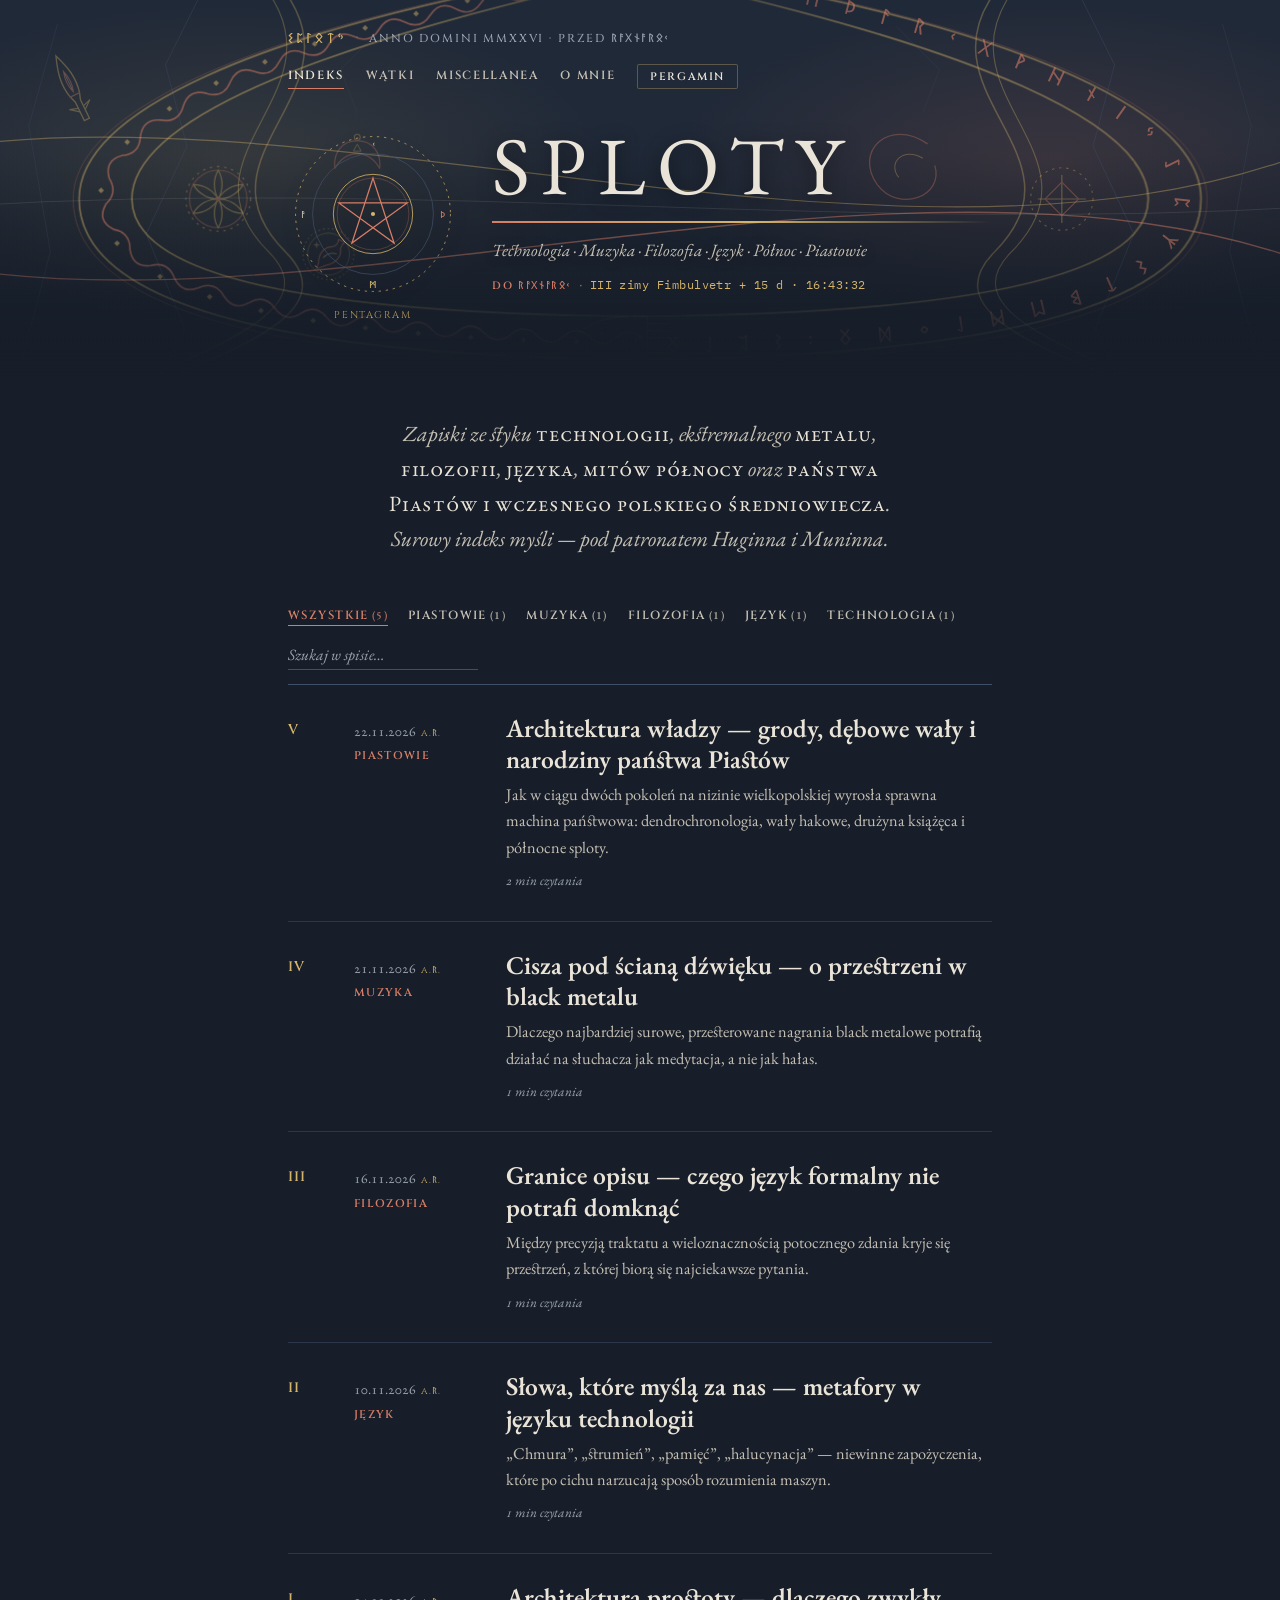
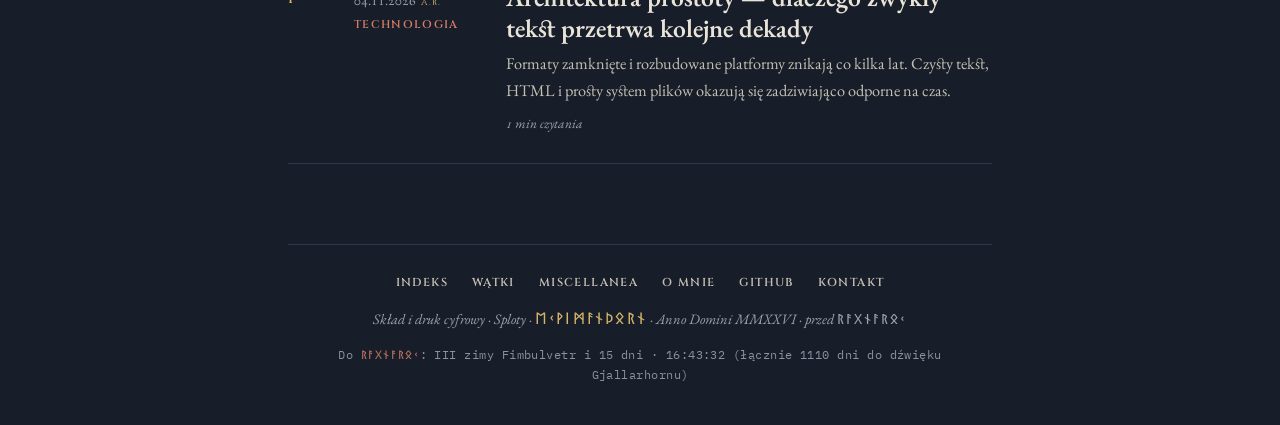
==== commit 3a3ecc9b: "Add files via upload" ====
--- a/index.html
+++ b/index.html
@@ -194,9 +194,27 @@
             <a href="#/o-mnie" class="nav-item" data-route="about">O mnie</a>
           </nav>
 
-          <button type="button" id="theme-toggle" class="theme-pill" aria-label="Zmień motyw">
-            <span class="theme-label-dark">Pergamin</span>
-            <span class="theme-label-light">Inkaust</span>
+          <button type="button" id="theme-toggle" class="theme-pill" aria-label="Zmień motyw (Pergamin / Inkaust)">
+            <span class="theme-label-dark">
+              <span class="theme-text">Pergamin</span>
+              <svg class="theme-icon" viewBox="0 0 20 20" width="15" height="15" fill="none" stroke="currentColor" stroke-width="1.5" stroke-linecap="round" aria-hidden="true">
+                <circle cx="10" cy="10" r="3.6" />
+                <line x1="10" y1="2.2" x2="10" y2="4.2" />
+                <line x1="10" y1="15.8" x2="10" y2="17.8" />
+                <line x1="2.2" y1="10" x2="4.2" y2="10" />
+                <line x1="15.8" y1="10" x2="17.8" y2="10" />
+                <line x1="4.5" y1="4.5" x2="5.9" y2="5.9" />
+                <line x1="14.1" y1="14.1" x2="15.5" y2="15.5" />
+                <line x1="15.5" y1="4.5" x2="14.1" y2="5.9" />
+                <line x1="5.9" y1="14.1" x2="4.5" y2="15.5" />
+              </svg>
+            </span>
+            <span class="theme-label-light">
+              <span class="theme-text">Inkaust</span>
+              <svg class="theme-icon" viewBox="0 0 20 20" width="15" height="15" fill="none" stroke="currentColor" stroke-width="1.5" stroke-linecap="round" stroke-linejoin="round" aria-hidden="true">
+                <path d="M16.2 12.1A6.6 6.6 0 0 1 7.9 3.8a6.8 6.8 0 1 0 8.3 8.3Z" />
+              </svg>
+            </span>
           </button>
         </div>
       </div>
--- a/styles.css
+++ b/styles.css
@@ -316,6 +316,9 @@
 }
 
 .theme-pill {
+  display: inline-flex;
+  align-items: center;
+  justify-content: center;
   padding: 4px 12px;
   border: 1px solid var(--gold-faint);
   border-radius: 2px;
@@ -327,12 +330,24 @@
   letter-spacing: 0.14em;
   text-transform: uppercase;
   cursor: pointer;
+  flex-shrink: 0;
   transition: border-color var(--transition), color var(--transition), background-color var(--transition);
 }
 
 .theme-pill:hover {
   border-color: var(--accent);
   color: var(--accent);
+}
+
+.theme-label-dark,
+.theme-label-light {
+  display: inline-flex;
+  align-items: center;
+  justify-content: center;
+}
+
+.theme-icon {
+  display: none;
 }
 
 [data-theme="light"] .theme-label-dark,
@@ -1547,7 +1562,41 @@
   }
 
   .masthead-bar {
+    gap: 12px 14px;
     margin-bottom: 26px;
+  }
+
+  .masthead-bar-right {
+    width: 100%;
+    flex-wrap: nowrap;
+    justify-content: space-between;
+    gap: 10px;
+  }
+
+  .masthead-nav {
+    flex-wrap: nowrap;
+    gap: 14px;
+  }
+
+  .nav-item {
+    font-size: 0.68rem;
+    letter-spacing: 0.09em;
+    white-space: nowrap;
+  }
+
+  .theme-pill {
+    width: 32px;
+    height: 32px;
+    padding: 0;
+    color: var(--gold);
+  }
+
+  .theme-text {
+    display: none;
+  }
+
+  .theme-icon {
+    display: block;
   }
 
   .masthead-hero {
@@ -1569,10 +1618,6 @@
   .astro-caption {
     left: 0;
     transform: none;
-  }
-
-  .masthead-nav {
-    gap: 10px 16px;
   }
 
   .main {
@@ -1618,3 +1663,19 @@
     text-align: left;
   }
 }
+
+@media (max-width: 390px) {
+  .masthead-nav {
+    gap: 10px;
+  }
+
+  .nav-item {
+    font-size: 0.62rem;
+    letter-spacing: 0.06em;
+  }
+
+  .theme-pill {
+    width: 30px;
+    height: 30px;
+  }
+}
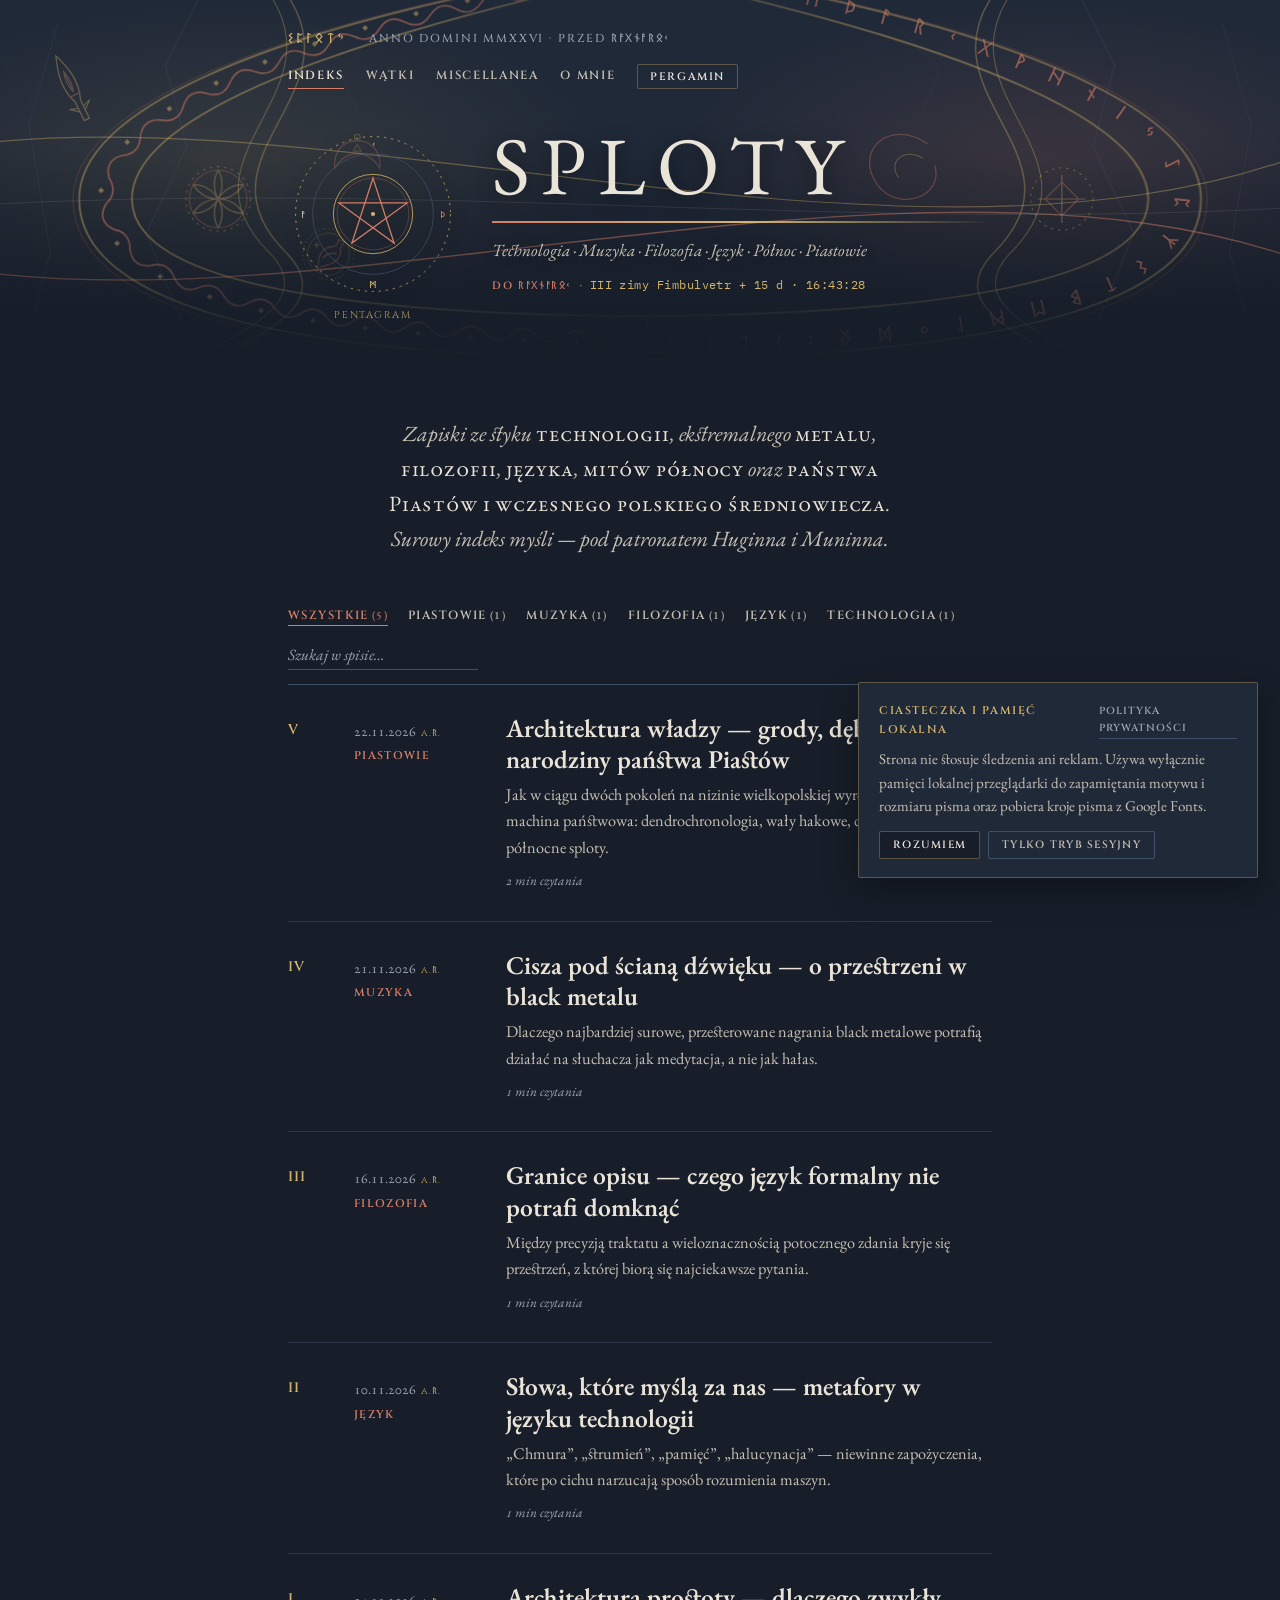
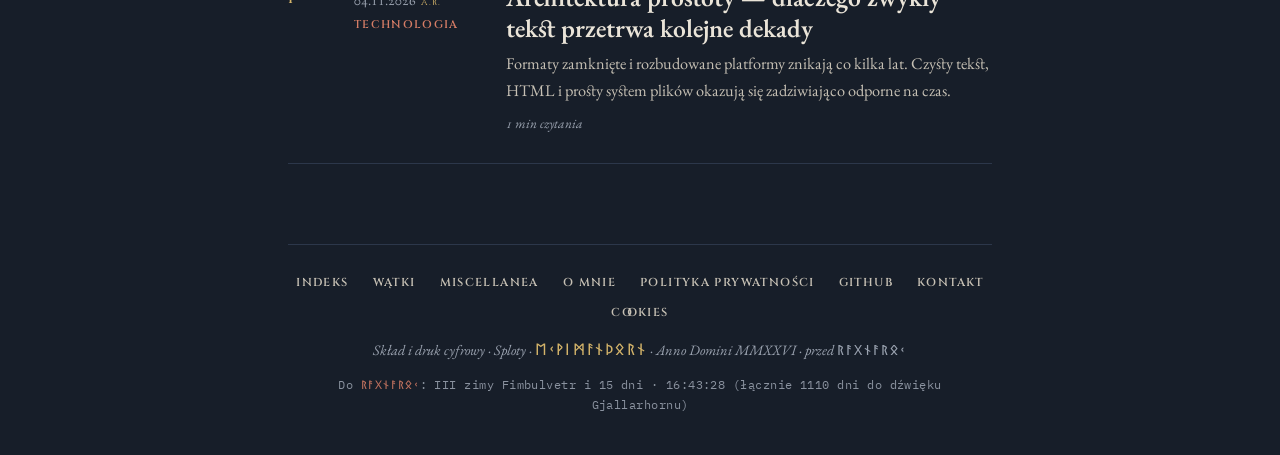
==== commit f8850fd5: "Add files via upload" ====
--- a/index.html
+++ b/index.html
@@ -886,6 +886,29 @@
     </footer>
   </div>
 
+  <!-- Subtelny komunikat o plikach cookies i pamięci lokalnej -->
+  <aside
+    id="cookie-banner"
+    class="cookie-banner"
+    role="dialog"
+    aria-live="polite"
+    aria-label="Informacja o plikach cookies i pamięci lokalnej"
+    hidden
+  >
+    <div class="cookie-banner-head">
+      <span class="cookie-banner-title">Ciasteczka i pamięć lokalna</span>
+      <a href="#/polityka-prywatnosci" class="cookie-banner-link">Polityka prywatności</a>
+    </div>
+    <p class="cookie-banner-text">
+      Strona nie stosuje śledzenia ani reklam. Używa wyłącznie pamięci lokalnej przeglądarki
+      do zapamiętania motywu i rozmiaru pisma oraz pobiera kroje pisma z Google Fonts.
+    </p>
+    <div class="cookie-banner-actions">
+      <button type="button" id="cookie-accept-btn" class="cookie-btn cookie-btn-primary">Rozumiem</button>
+      <button type="button" id="cookie-session-btn" class="cookie-btn">Tylko tryb sesyjny</button>
+    </div>
+  </aside>
+
   <!-- Subtelne powiadomienie -->
   <div id="toast" class="toast" role="status" aria-live="polite"></div>
 
--- a/styles.css
+++ b/styles.css
@@ -1492,8 +1492,21 @@
   transition: color var(--transition);
 }
 
-.colophon-right a:hover {
-  color: var(--accent);
+.colophon-right a:hover,
+.colophon-link-btn:hover {
+  color: var(--accent);
+}
+
+.colophon-link-btn {
+  padding: 0;
+  border: none;
+  background: none;
+  font: inherit;
+  letter-spacing: inherit;
+  text-transform: inherit;
+  color: var(--ink-secondary);
+  cursor: pointer;
+  transition: color var(--transition);
 }
 
 .colophon-left {
@@ -1520,6 +1533,139 @@
 }
 
 .colophon-ragnarok .runic-term {
+  color: var(--accent);
+}
+
+/* Panel sterowania preferencjami na stronie Polityki prywatności */
+.privacy-controls {
+  max-width: 62ch;
+  margin: 42px auto 0;
+  padding: 20px 24px;
+  background: var(--bg-soft);
+  border-left: 2px solid var(--gold);
+  display: flex;
+  flex-direction: column;
+  gap: 14px;
+}
+
+.privacy-status {
+  margin: 0;
+  font-size: 0.96rem;
+  color: var(--ink-secondary);
+}
+
+.privacy-status strong {
+  color: var(--ink);
+  font-weight: 600;
+}
+
+.privacy-actions {
+  display: flex;
+  flex-wrap: wrap;
+  gap: 10px;
+}
+
+/* Subtelny pasek informacji o ciasteczkach i pamięci lokalnej */
+.cookie-banner {
+  position: fixed;
+  right: 22px;
+  bottom: 22px;
+  width: min(400px, calc(100vw - 32px));
+  padding: 18px 20px;
+  background: var(--bg-soft);
+  border: 1px solid var(--gold-faint);
+  border-radius: 2px;
+  box-shadow: 0 12px 34px rgba(0, 0, 0, 0.36);
+  color: var(--ink);
+  z-index: 180;
+  opacity: 0;
+  transform: translateY(12px);
+  transition: opacity 240ms ease, transform 240ms cubic-bezier(0.22, 1, 0.36, 1);
+}
+
+[data-theme="light"] .cookie-banner {
+  box-shadow: 0 10px 28px rgba(23, 30, 41, 0.14);
+}
+
+.cookie-banner.is-visible {
+  opacity: 1;
+  transform: translateY(0);
+}
+
+.cookie-banner-head {
+  display: flex;
+  align-items: baseline;
+  justify-content: space-between;
+  gap: 12px;
+  margin-bottom: 8px;
+}
+
+.cookie-banner-title {
+  font-family: var(--font-display);
+  font-size: 0.7rem;
+  font-weight: 600;
+  letter-spacing: 0.14em;
+  text-transform: uppercase;
+  color: var(--gold);
+}
+
+.cookie-banner-link {
+  font-family: var(--font-display);
+  font-size: 0.64rem;
+  font-weight: 600;
+  letter-spacing: 0.1em;
+  text-transform: uppercase;
+  color: var(--ink-muted);
+  border-bottom: 1px solid var(--rule-strong);
+  transition: color var(--transition), border-color var(--transition);
+}
+
+.cookie-banner-link:hover {
+  color: var(--accent);
+  border-bottom-color: var(--accent);
+}
+
+.cookie-banner-text {
+  margin: 0 0 14px;
+  font-size: 0.94rem;
+  line-height: 1.54;
+  color: var(--ink-secondary);
+}
+
+.cookie-banner-actions {
+  display: flex;
+  flex-wrap: wrap;
+  gap: 8px;
+}
+
+.cookie-btn {
+  padding: 6px 13px;
+  border: 1px solid var(--rule-strong);
+  border-radius: 2px;
+  background: transparent;
+  color: var(--ink-secondary);
+  font-family: var(--font-display);
+  font-size: 0.66rem;
+  font-weight: 600;
+  letter-spacing: 0.12em;
+  text-transform: uppercase;
+  cursor: pointer;
+  transition: border-color var(--transition), color var(--transition), background-color var(--transition);
+}
+
+.cookie-btn:hover {
+  border-color: var(--accent);
+  color: var(--ink);
+}
+
+.cookie-btn-primary {
+  border-color: var(--gold-faint);
+  background: var(--bg);
+  color: var(--ink);
+}
+
+.cookie-btn-primary:hover {
+  border-color: var(--accent);
   color: var(--accent);
 }
 
@@ -1662,6 +1808,13 @@
     grid-column: 1;
     text-align: left;
   }
+
+  .cookie-banner {
+    right: 16px;
+    left: 16px;
+    bottom: 16px;
+    width: auto;
+  }
 }
 
 @media (max-width: 390px) {
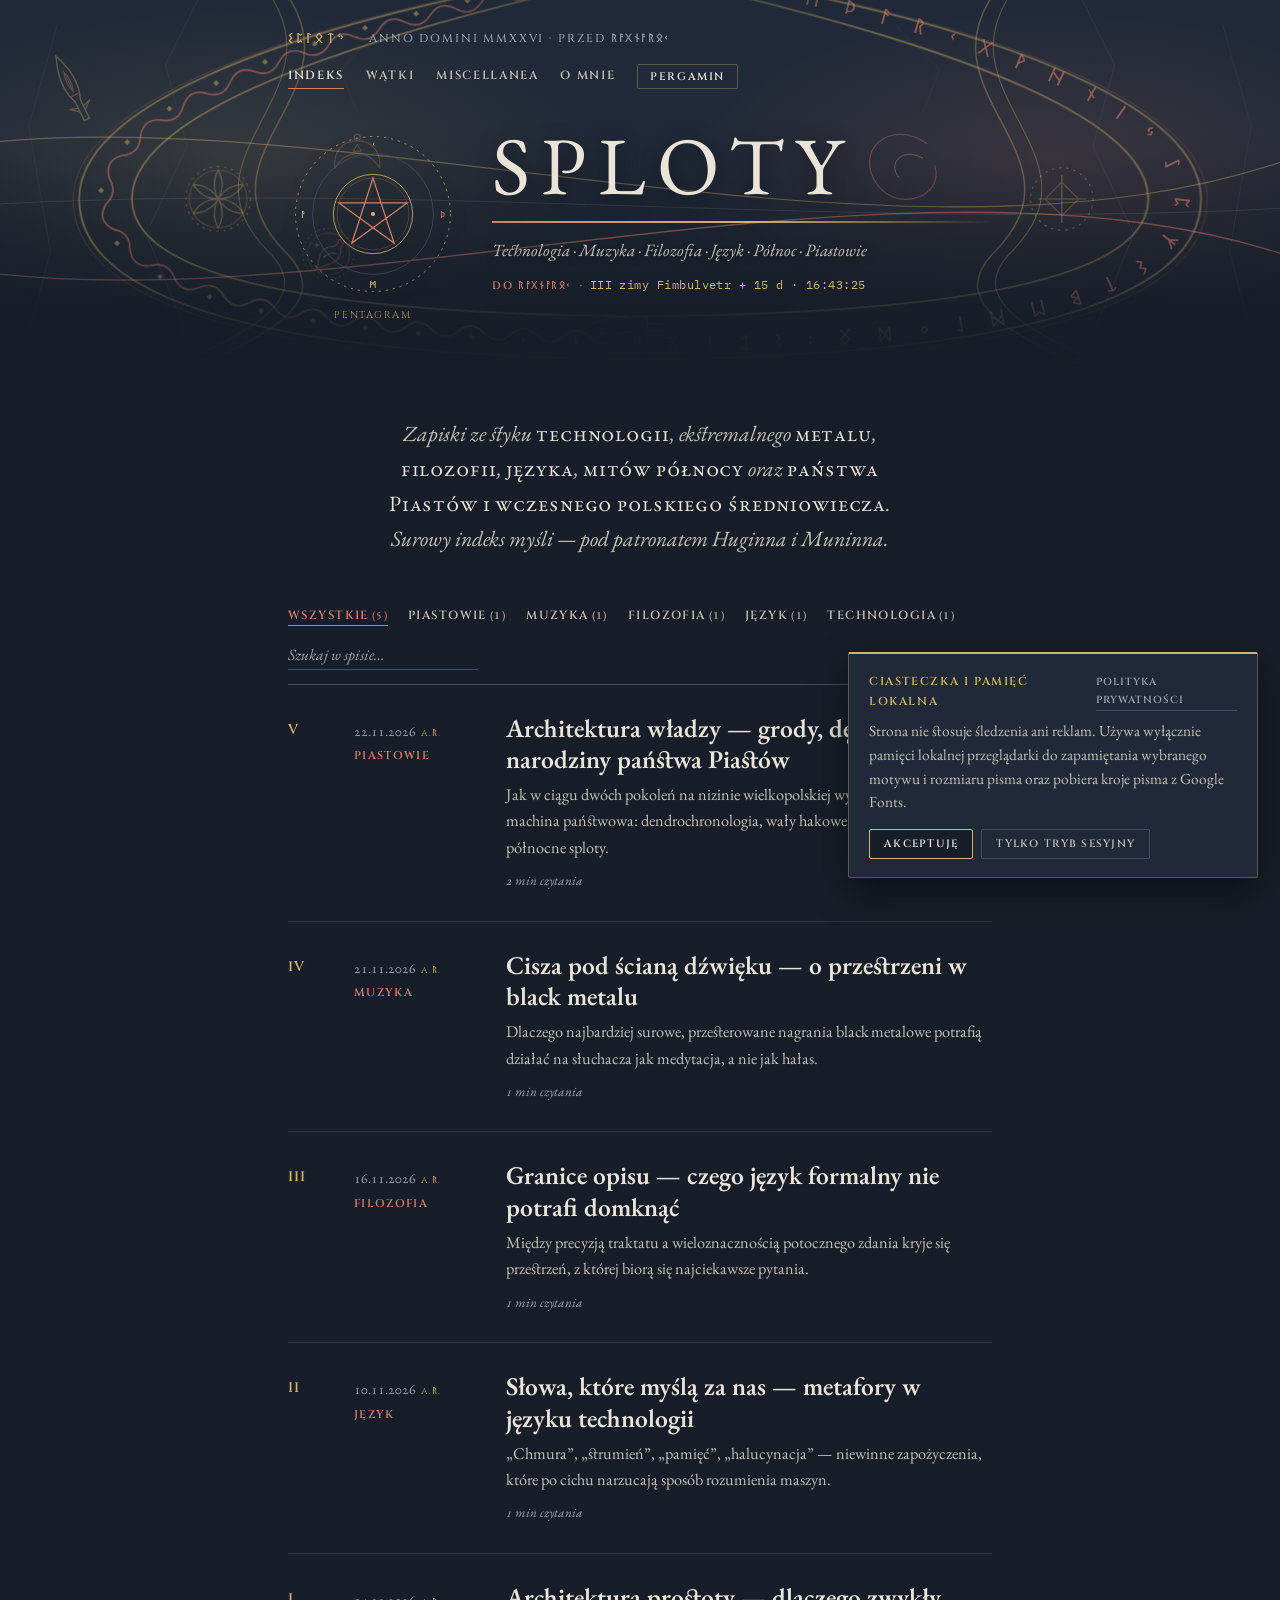
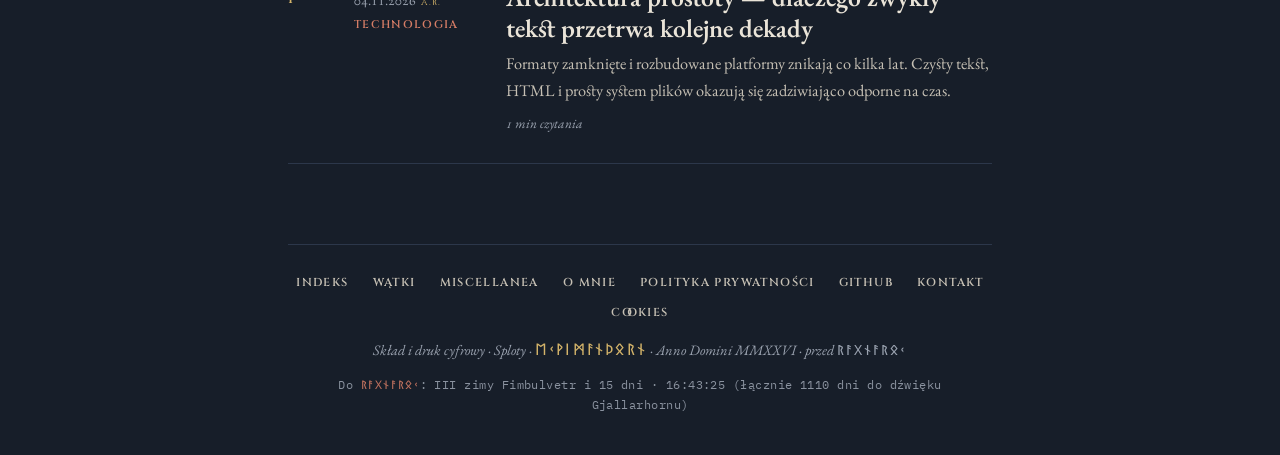
==== commit f0dd2da4: "Add files via upload" ====
--- a/index.html
+++ b/index.html
@@ -26,7 +26,7 @@
     })();
   </script>
 
-  <link rel="stylesheet" href="styles.css" />
+  <link rel="stylesheet" href="styles.css?v=20261122b" />
 </head>
 <body>
   <!-- Cienka linia postępu lektury -->
@@ -886,33 +886,33 @@
     </footer>
   </div>
 
-  <!-- Subtelny komunikat o plikach cookies i pamięci lokalnej -->
+  <!-- Komunikat informujący o plikach cookies i pamięci lokalnej -->
   <aside
-    id="cookie-banner"
-    class="cookie-banner"
+    id="sploty-notice"
+    class="sploty-notice"
     role="dialog"
     aria-live="polite"
     aria-label="Informacja o plikach cookies i pamięci lokalnej"
     hidden
   >
-    <div class="cookie-banner-head">
-      <span class="cookie-banner-title">Ciasteczka i pamięć lokalna</span>
-      <a href="#/polityka-prywatnosci" class="cookie-banner-link">Polityka prywatności</a>
+    <div class="sploty-notice-head">
+      <span class="sploty-notice-title">Ciasteczka i pamięć lokalna</span>
+      <a href="#/polityka-prywatnosci" class="sploty-notice-link">Polityka prywatności</a>
     </div>
-    <p class="cookie-banner-text">
+    <p class="sploty-notice-text">
       Strona nie stosuje śledzenia ani reklam. Używa wyłącznie pamięci lokalnej przeglądarki
-      do zapamiętania motywu i rozmiaru pisma oraz pobiera kroje pisma z Google Fonts.
+      do zapamiętania wybranego motywu i rozmiaru pisma oraz pobiera kroje pisma z Google Fonts.
     </p>
-    <div class="cookie-banner-actions">
-      <button type="button" id="cookie-accept-btn" class="cookie-btn cookie-btn-primary">Rozumiem</button>
-      <button type="button" id="cookie-session-btn" class="cookie-btn">Tylko tryb sesyjny</button>
+    <div class="sploty-notice-actions">
+      <button type="button" id="notice-accept-btn" class="sploty-notice-btn sploty-notice-btn-primary">Akceptuję</button>
+      <button type="button" id="notice-session-btn" class="sploty-notice-btn">Tylko tryb sesyjny</button>
     </div>
   </aside>
 
   <!-- Subtelne powiadomienie -->
   <div id="toast" class="toast" role="status" aria-live="polite"></div>
 
-  <script src="data/posts.js"></script>
-  <script src="app.js"></script>
+  <script src="data/posts.js?v=20261122b"></script>
+  <script src="app.js?v=20261122b"></script>
 </body>
 </html>
--- a/styles.css
+++ b/styles.css
@@ -1565,34 +1565,32 @@
   gap: 10px;
 }
 
-/* Subtelny pasek informacji o ciasteczkach i pamięci lokalnej */
-.cookie-banner {
+/* Okno informacji o ciasteczkach i pamięci lokalnej */
+.sploty-notice {
   position: fixed;
   right: 22px;
   bottom: 22px;
-  width: min(400px, calc(100vw - 32px));
+  width: min(410px, calc(100vw - 32px));
   padding: 18px 20px;
   background: var(--bg-soft);
   border: 1px solid var(--gold-faint);
+  border-top: 2px solid var(--gold);
   border-radius: 2px;
-  box-shadow: 0 12px 34px rgba(0, 0, 0, 0.36);
-  color: var(--ink);
-  z-index: 180;
-  opacity: 0;
-  transform: translateY(12px);
-  transition: opacity 240ms ease, transform 240ms cubic-bezier(0.22, 1, 0.36, 1);
-}
-
-[data-theme="light"] .cookie-banner {
-  box-shadow: 0 10px 28px rgba(23, 30, 41, 0.14);
-}
-
-.cookie-banner.is-visible {
-  opacity: 1;
-  transform: translateY(0);
-}
-
-.cookie-banner-head {
+  box-shadow: 0 14px 38px rgba(0, 0, 0, 0.45);
+  color: var(--ink);
+  z-index: 220;
+  animation: gentleReveal 260ms ease both;
+}
+
+.sploty-notice[hidden] {
+  display: none;
+}
+
+[data-theme="light"] .sploty-notice {
+  box-shadow: 0 12px 32px rgba(23, 30, 41, 0.18);
+}
+
+.sploty-notice-head {
   display: flex;
   align-items: baseline;
   justify-content: space-between;
@@ -1600,16 +1598,16 @@
   margin-bottom: 8px;
 }
 
-.cookie-banner-title {
-  font-family: var(--font-display);
-  font-size: 0.7rem;
+.sploty-notice-title {
+  font-family: var(--font-display);
+  font-size: 0.72rem;
   font-weight: 600;
   letter-spacing: 0.14em;
   text-transform: uppercase;
   color: var(--gold);
 }
 
-.cookie-banner-link {
+.sploty-notice-link {
   font-family: var(--font-display);
   font-size: 0.64rem;
   font-weight: 600;
@@ -1620,26 +1618,26 @@
   transition: color var(--transition), border-color var(--transition);
 }
 
-.cookie-banner-link:hover {
+.sploty-notice-link:hover {
   color: var(--accent);
   border-bottom-color: var(--accent);
 }
 
-.cookie-banner-text {
+.sploty-notice-text {
   margin: 0 0 14px;
-  font-size: 0.94rem;
+  font-size: 0.96rem;
   line-height: 1.54;
   color: var(--ink-secondary);
 }
 
-.cookie-banner-actions {
+.sploty-notice-actions {
   display: flex;
   flex-wrap: wrap;
   gap: 8px;
 }
 
-.cookie-btn {
-  padding: 6px 13px;
+.sploty-notice-btn {
+  padding: 7px 14px;
   border: 1px solid var(--rule-strong);
   border-radius: 2px;
   background: transparent;
@@ -1653,18 +1651,18 @@
   transition: border-color var(--transition), color var(--transition), background-color var(--transition);
 }
 
-.cookie-btn:hover {
+.sploty-notice-btn:hover {
   border-color: var(--accent);
   color: var(--ink);
 }
 
-.cookie-btn-primary {
-  border-color: var(--gold-faint);
+.sploty-notice-btn-primary {
+  border-color: var(--gold);
   background: var(--bg);
   color: var(--ink);
 }
 
-.cookie-btn-primary:hover {
+.sploty-notice-btn-primary:hover {
   border-color: var(--accent);
   color: var(--accent);
 }
@@ -1809,7 +1807,7 @@
     text-align: left;
   }
 
-  .cookie-banner {
+  .sploty-notice {
     right: 16px;
     left: 16px;
     bottom: 16px;
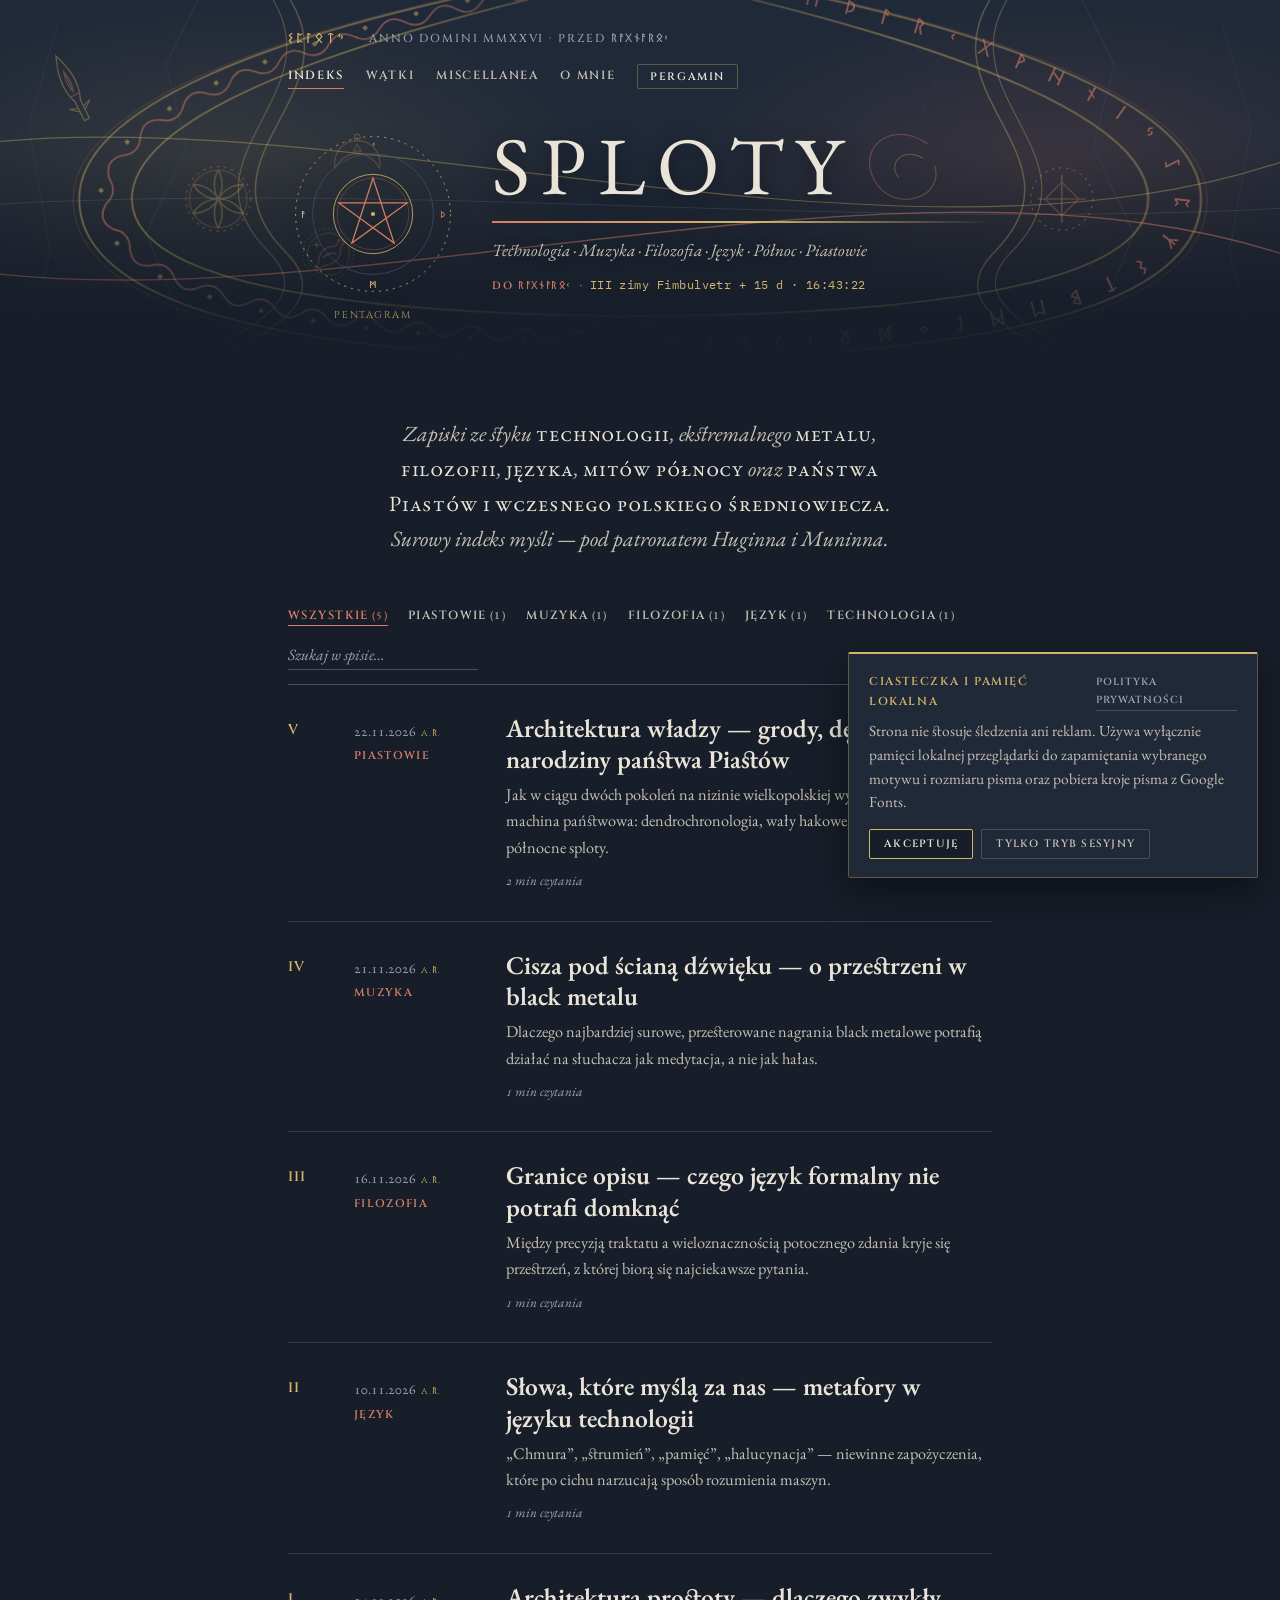
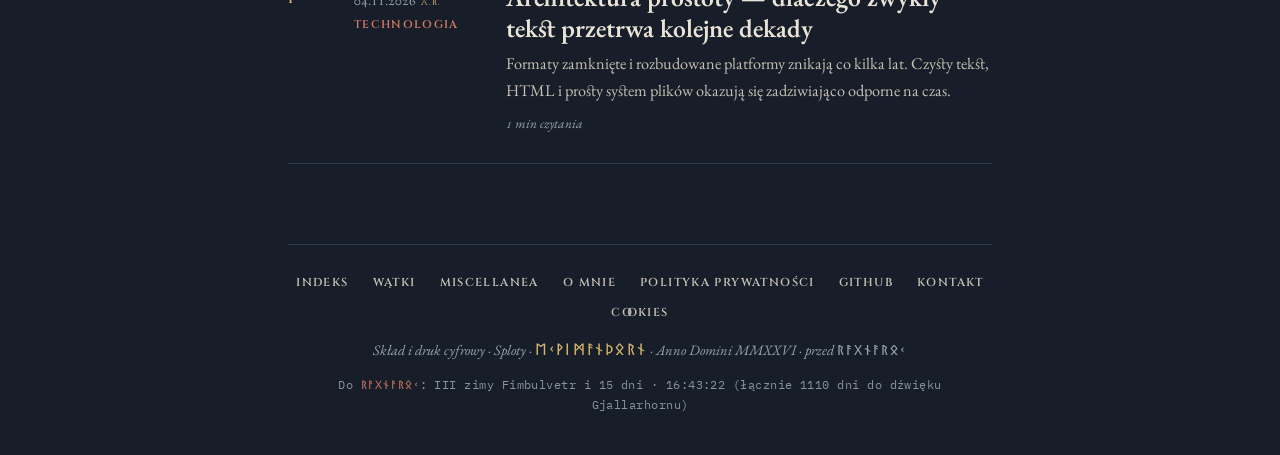
==== commit 568db12f: "Add files via upload" ====
--- a/index.html
+++ b/index.html
@@ -26,7 +26,7 @@
     })();
   </script>
 
-  <link rel="stylesheet" href="styles.css?v=20261122b" />
+  <link rel="stylesheet" href="styles.css?v=20261127" />
 </head>
 <body>
   <!-- Cienka linia postępu lektury -->
@@ -909,10 +909,36 @@
     </div>
   </aside>
 
+  <!-- Pełnoekranowy podgląd zdjęć i galerii (Lightbox) -->
+  <div
+    id="sploty-lightbox"
+    class="lightbox"
+    role="dialog"
+    aria-modal="true"
+    aria-label="Podgląd zdjęcia"
+    hidden
+  >
+    <div class="lightbox-topbar">
+      <span id="lightbox-counter" class="lightbox-counter">I / I</span>
+      <button type="button" id="lightbox-close" class="lightbox-icon-btn" aria-label="Zamknij podgląd (Esc)" title="Zamknij (Esc)">✕</button>
+    </div>
+
+    <div class="lightbox-stage">
+      <button type="button" id="lightbox-prev" class="lightbox-nav lightbox-prev" aria-label="Poprzednie zdjęcie" title="Poprzednie (←)">‹</button>
+      <figure class="lightbox-figure">
+        <img id="lightbox-img" class="lightbox-img" src="" alt="" />
+        <figcaption id="lightbox-caption" class="lightbox-caption"></figcaption>
+      </figure>
+      <button type="button" id="lightbox-next" class="lightbox-nav lightbox-next" aria-label="Następne zdjęcie" title="Następne (→)">›</button>
+    </div>
+
+    <div id="lightbox-thumbs" class="lightbox-thumbs" aria-label="Miniatury galerii"></div>
+  </div>
+
   <!-- Subtelne powiadomienie -->
   <div id="toast" class="toast" role="status" aria-live="polite"></div>
 
-  <script src="data/posts.js?v=20261122b"></script>
-  <script src="app.js?v=20261122b"></script>
+  <script src="data/posts.js?v=20261127"></script>
+  <script src="app.js?v=20261127"></script>
 </body>
 </html>
--- a/styles.css
+++ b/styles.css
@@ -1344,6 +1344,392 @@
   opacity: 0.8;
 }
 
+/* ==========================================================================
+   Zdjęcia w artykułach (ryciny passe-partout) oraz Galeria redakcyjna + Lightbox
+   ========================================================================== */
+
+.prose-figure {
+  margin: 2.2em 0;
+  padding: 0;
+}
+
+.media-frame {
+  position: relative;
+  display: block;
+  width: 100%;
+  padding: 8px;
+  border: 1px solid var(--rule-strong);
+  border-radius: 2px;
+  background: var(--bg-soft);
+  cursor: zoom-in;
+  overflow: hidden;
+  transition: border-color var(--transition), box-shadow var(--transition), transform var(--transition);
+}
+
+.media-frame:hover,
+.media-frame:focus-visible {
+  border-color: var(--gold);
+  box-shadow: 0 10px 28px rgba(0, 0, 0, 0.24);
+  outline: none;
+}
+
+[data-theme="light"] .media-frame:hover,
+[data-theme="light"] .media-frame:focus-visible {
+  box-shadow: 0 10px 24px rgba(23, 30, 41, 0.12);
+}
+
+.media-viewport {
+  position: relative;
+  display: block;
+  width: 100%;
+  overflow: hidden;
+  background: var(--bg);
+}
+
+.prose-figure .media-viewport img {
+  display: block;
+  width: 100%;
+  height: auto;
+  max-height: 540px;
+  object-fit: cover;
+  transition: transform 420ms cubic-bezier(0.22, 1, 0.36, 1), filter 320ms ease;
+}
+
+.media-frame:hover .media-viewport img {
+  transform: scale(1.024);
+}
+
+.media-zoom-badge {
+  position: absolute;
+  right: 10px;
+  bottom: 10px;
+  width: 28px;
+  height: 28px;
+  display: inline-flex;
+  align-items: center;
+  justify-content: center;
+  border: 1px solid var(--gold-faint);
+  border-radius: 2px;
+  background: rgba(23, 30, 41, 0.78);
+  color: var(--gold);
+  font-size: 0.85rem;
+  line-height: 1;
+  opacity: 0;
+  transform: translateY(4px);
+  transition: opacity 220ms ease, transform 220ms ease;
+  pointer-events: none;
+}
+
+.media-frame:hover .media-zoom-badge,
+.media-frame:focus-visible .media-zoom-badge {
+  opacity: 1;
+  transform: translateY(0);
+}
+
+.media-plate-num {
+  position: absolute;
+  top: 10px;
+  left: 10px;
+  padding: 2px 8px;
+  border: 1px solid var(--gold-faint);
+  border-radius: 2px;
+  background: rgba(23, 30, 41, 0.78);
+  color: var(--gold);
+  font-family: var(--font-display);
+  font-size: 0.62rem;
+  font-weight: 600;
+  letter-spacing: 0.14em;
+  pointer-events: none;
+}
+
+.prose-figcaption {
+  display: flex;
+  align-items: baseline;
+  gap: 8px;
+  margin-top: 10px;
+  padding: 0 4px;
+  font-size: 0.92rem;
+  font-style: italic;
+  line-height: 1.5;
+  color: var(--ink-muted);
+}
+
+.figcaption-num {
+  flex-shrink: 0;
+  font-family: var(--font-display);
+  font-style: normal;
+  font-size: 0.68rem;
+  font-weight: 600;
+  letter-spacing: 0.14em;
+  text-transform: uppercase;
+  color: var(--gold);
+}
+
+/* Galeria redakcyjna (śródtekstowa oraz sekcja gallery pod wpisem) */
+.post-gallery-section {
+  max-width: 62ch;
+  margin: 46px auto 0;
+  padding-top: 26px;
+  border-top: 1px solid var(--rule);
+}
+
+.post-gallery-head {
+  display: flex;
+  align-items: baseline;
+  justify-content: space-between;
+  gap: 12px;
+  margin-bottom: 18px;
+}
+
+.post-gallery-title {
+  margin: 0;
+  font-family: var(--font-display);
+  font-size: 0.8rem;
+  font-weight: 600;
+  letter-spacing: 0.16em;
+  text-transform: uppercase;
+  color: var(--gold);
+}
+
+.post-gallery-count {
+  font-size: 0.86rem;
+  font-style: italic;
+  color: var(--ink-muted);
+}
+
+.editorial-gallery {
+  display: grid;
+  grid-template-columns: repeat(2, minmax(0, 1fr));
+  gap: 16px;
+  margin: 2em 0;
+}
+
+.post-gallery-section .editorial-gallery {
+  margin: 0;
+}
+
+.editorial-gallery[data-count="1"] {
+  grid-template-columns: 1fr;
+}
+
+.editorial-gallery[data-count="3"] .gallery-card:first-child,
+.editorial-gallery[data-count="many"] .gallery-card:first-child {
+  grid-column: 1 / -1;
+}
+
+.gallery-card {
+  margin: 0;
+  display: flex;
+  flex-direction: column;
+}
+
+.gallery-card .media-viewport {
+  aspect-ratio: 4 / 3;
+}
+
+.editorial-gallery[data-count="1"] .gallery-card .media-viewport,
+.editorial-gallery[data-count="3"] .gallery-card:first-child .media-viewport,
+.editorial-gallery[data-count="many"] .gallery-card:first-child .media-viewport {
+  aspect-ratio: 16 / 9;
+}
+
+.gallery-card .media-viewport img {
+  display: block;
+  width: 100%;
+  height: 100%;
+  object-fit: cover;
+  transition: transform 460ms cubic-bezier(0.22, 1, 0.36, 1);
+}
+
+.gallery-card .media-frame:hover .media-viewport img {
+  transform: scale(1.035);
+}
+
+.gallery-card-caption {
+  margin-top: 8px;
+  padding: 0 2px;
+  font-size: 0.88rem;
+  font-style: italic;
+  line-height: 1.45;
+  color: var(--ink-muted);
+}
+
+/* Pełnoekranowy Lightbox */
+.lightbox {
+  position: fixed;
+  inset: 0;
+  z-index: 300;
+  display: flex;
+  flex-direction: column;
+  justify-content: space-between;
+  padding: 18px 22px 20px;
+  background: rgba(12, 16, 23, 0.94);
+  -webkit-backdrop-filter: blur(8px);
+  backdrop-filter: blur(8px);
+  color: #EAE4D8;
+  animation: gentleReveal 200ms ease both;
+}
+
+.lightbox[hidden] {
+  display: none;
+}
+
+.lightbox-topbar {
+  display: flex;
+  align-items: center;
+  justify-content: space-between;
+  gap: 16px;
+}
+
+.lightbox-counter {
+  font-family: var(--font-display);
+  font-size: 0.74rem;
+  font-weight: 600;
+  letter-spacing: 0.18em;
+  text-transform: uppercase;
+  color: #D4B46A;
+}
+
+.lightbox-icon-btn {
+  width: 36px;
+  height: 36px;
+  display: inline-flex;
+  align-items: center;
+  justify-content: center;
+  border: 1px solid rgba(212, 180, 106, 0.36);
+  border-radius: 2px;
+  background: rgba(32, 41, 56, 0.72);
+  color: #EAE4D8;
+  font-size: 1rem;
+  cursor: pointer;
+  transition: border-color var(--transition), color var(--transition), background-color var(--transition);
+}
+
+.lightbox-icon-btn:hover {
+  border-color: #D67D66;
+  color: #D67D66;
+}
+
+.lightbox-stage {
+  flex: 1;
+  min-height: 0;
+  display: flex;
+  align-items: center;
+  justify-content: center;
+  gap: 18px;
+  padding: 14px 0;
+}
+
+.lightbox-figure {
+  margin: 0;
+  display: flex;
+  flex-direction: column;
+  align-items: center;
+  max-width: min(1080px, calc(100vw - 140px));
+  max-height: 100%;
+}
+
+.lightbox-img {
+  display: block;
+  max-width: 100%;
+  max-height: calc(100vh - 205px);
+  width: auto;
+  height: auto;
+  object-fit: contain;
+  border: 1px solid rgba(212, 180, 106, 0.34);
+  background: #111720;
+  box-shadow: 0 22px 60px rgba(0, 0, 0, 0.58);
+}
+
+.lightbox-caption {
+  margin-top: 12px;
+  max-width: 66ch;
+  text-align: center;
+  font-family: var(--font-body);
+  font-size: 1.02rem;
+  font-style: italic;
+  line-height: 1.5;
+  color: #C6C0B4;
+}
+
+.lightbox-caption:empty {
+  display: none;
+}
+
+.lightbox-nav {
+  flex-shrink: 0;
+  width: 44px;
+  height: 54px;
+  display: inline-flex;
+  align-items: center;
+  justify-content: center;
+  border: 1px solid rgba(212, 180, 106, 0.3);
+  border-radius: 2px;
+  background: rgba(32, 41, 56, 0.65);
+  color: #EAE4D8;
+  font-size: 1.8rem;
+  line-height: 1;
+  cursor: pointer;
+  transition: border-color var(--transition), color var(--transition), background-color var(--transition);
+}
+
+.lightbox-nav:hover {
+  border-color: #D67D66;
+  color: #D67D66;
+  background: rgba(32, 41, 56, 0.92);
+}
+
+.lightbox-nav[hidden] {
+  display: none;
+}
+
+.lightbox-thumbs {
+  display: flex;
+  align-items: center;
+  justify-content: center;
+  gap: 8px;
+  padding-top: 6px;
+  overflow-x: auto;
+}
+
+.lightbox-thumbs[hidden] {
+  display: none;
+}
+
+.lightbox-thumb {
+  flex-shrink: 0;
+  width: 54px;
+  height: 38px;
+  padding: 2px;
+  border: 1px solid rgba(155, 163, 176, 0.32);
+  border-radius: 2px;
+  background: rgba(23, 30, 41, 0.8);
+  cursor: pointer;
+  opacity: 0.58;
+  transition: opacity var(--transition), border-color var(--transition), transform var(--transition);
+}
+
+.lightbox-thumb:hover,
+.lightbox-thumb.is-active {
+  opacity: 1;
+  border-color: #D4B46A;
+}
+
+.lightbox-thumb.is-active {
+  transform: translateY(-2px);
+}
+
+.lightbox-thumb img {
+  display: block;
+  width: 100%;
+  height: 100%;
+  object-fit: cover;
+}
+
+body.is-lightbox-open {
+  overflow: hidden;
+}
+
 /* Stopka artykułu */
 .article-end {
   margin-top: 56px;
@@ -1813,6 +2199,51 @@
     bottom: 16px;
     width: auto;
   }
+
+  .editorial-gallery {
+    grid-template-columns: 1fr;
+    gap: 14px;
+  }
+
+  .editorial-gallery[data-count="3"] .gallery-card:first-child .media-viewport,
+  .editorial-gallery[data-count="many"] .gallery-card:first-child .media-viewport {
+    aspect-ratio: 4 / 3;
+  }
+
+  .lightbox {
+    padding: 14px 12px 16px;
+  }
+
+  .lightbox-stage {
+    position: relative;
+    gap: 0;
+  }
+
+  .lightbox-figure {
+    max-width: 100%;
+  }
+
+  .lightbox-img {
+    max-height: calc(100vh - 220px);
+  }
+
+  .lightbox-nav {
+    position: absolute;
+    top: 50%;
+    transform: translateY(-50%);
+    width: 36px;
+    height: 44px;
+    font-size: 1.5rem;
+    z-index: 2;
+  }
+
+  .lightbox-prev {
+    left: 4px;
+  }
+
+  .lightbox-next {
+    right: 4px;
+  }
 }
 
 @media (max-width: 390px) {
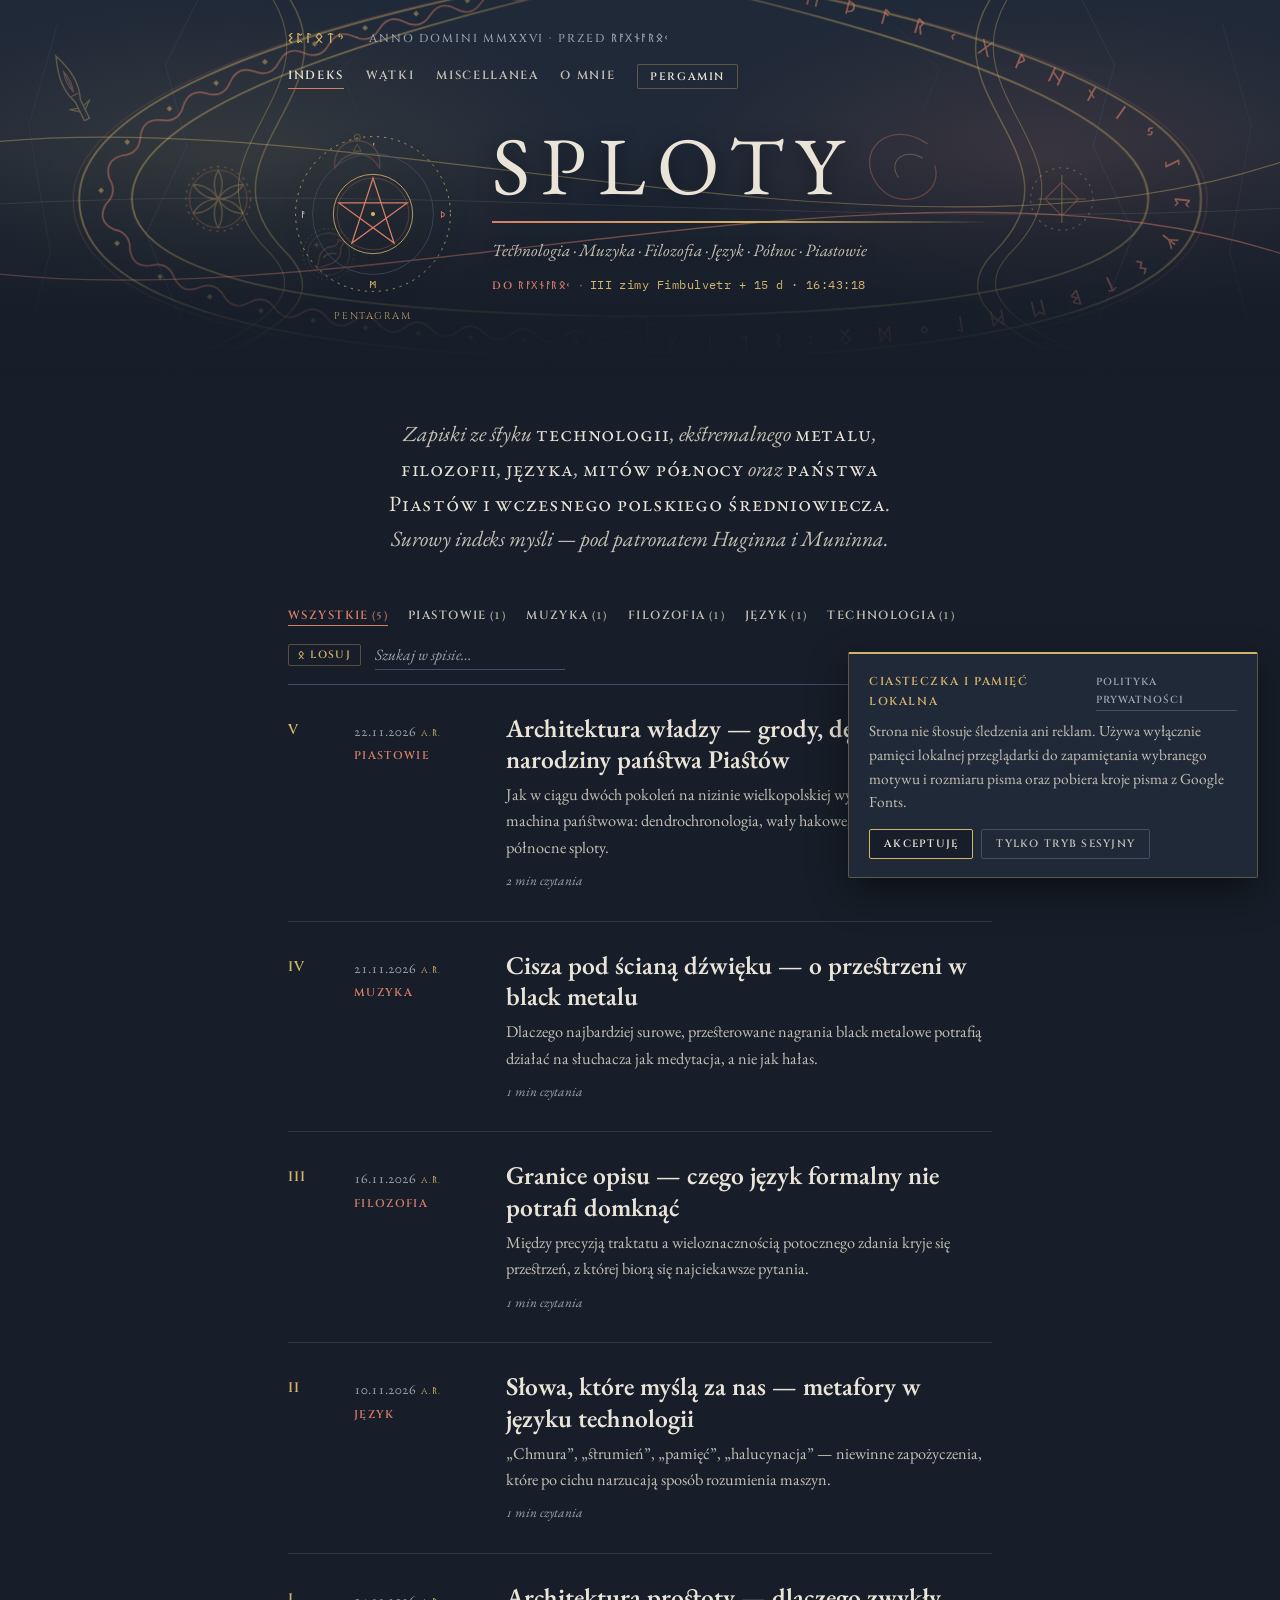
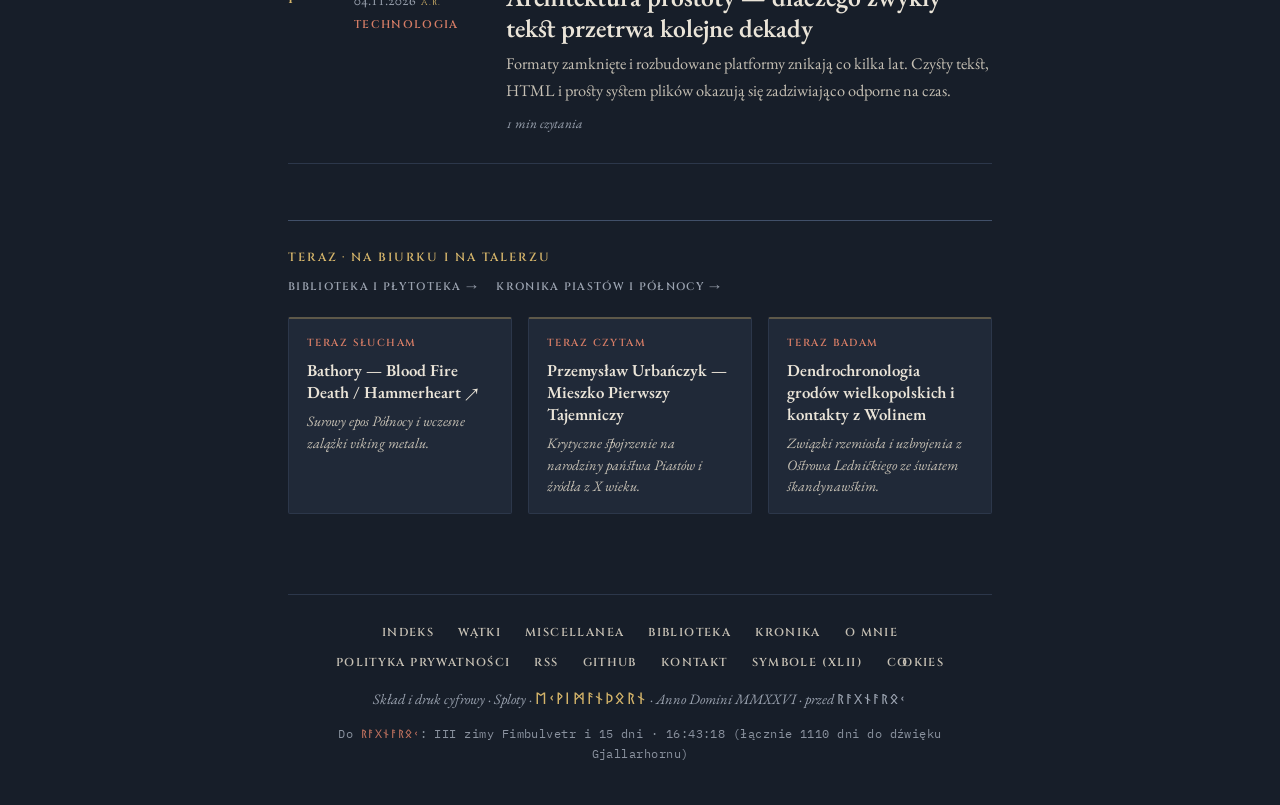
==== commit 38f44eaf: "Add files via upload" ====
--- a/index.html
+++ b/index.html
@@ -6,6 +6,7 @@
   <title>Sploty — Technologia · Muzyka · Filozofia · Język · Północ · Piastowie</title>
   <meta name="description" content="Sploty — minimalistyczny dziennik o technologii, muzyce death i black metalowej, filozofii, języku, kulturze północy oraz państwie Piastów i wczesnym polskim średniowieczu." />
   <link rel="icon" type="image/svg+xml" href="data:image/svg+xml,%3Csvg xmlns='http://www.w3.org/2000/svg' viewBox='0 0 32 32'%3E%3Crect width='32' height='32' rx='3' fill='%23171E29'/%3E%3Ccircle cx='16' cy='16' r='11.5' fill='none' stroke='%23D4B46A' stroke-width='1.2'/%3E%3Cpolygon points='16,5.5 22.1,24.4 6.1,12.7 25.9,12.7 9.9,24.4' fill='none' stroke='%23D67D66' stroke-width='1.25' stroke-linejoin='miter'/%3E%3C/svg%3E" />
+  <link rel="alternate" type="application/rss+xml" title="Sploty — Kanał RSS" href="feed.xml" />
 
   <!-- Zdyscyplinowany zestaw krojów: IM Fell English SC (tytuł), Cinzel (kapitała), EB Garamond (antykwa), Noto Sans Runic (runy) + Mono (kod) -->
   <link rel="preconnect" href="https://fonts.googleapis.com" />
@@ -26,7 +27,7 @@
     })();
   </script>
 
-  <link rel="stylesheet" href="styles.css?v=20261127" />
+  <link rel="stylesheet" href="styles.css?v=20261127b" />
 </head>
 <body>
   <!-- Cienka linia postępu lektury -->
@@ -846,7 +847,13 @@
               </g>
             </g>
           </svg>
-          <span class="astro-caption" id="astro-symbol-label" aria-live="polite">Pentagram</span>
+          <button
+            type="button"
+            class="astro-caption"
+            id="astro-symbol-label"
+            aria-live="polite"
+            title="Otwórz Indeks 42 symboli z Astrolabium"
+          >Pentagram</button>
         </div>
 
         <div class="masthead-title-block">
@@ -935,10 +942,56 @@
     <div id="lightbox-thumbs" class="lightbox-thumbs" aria-label="Miniatury galerii"></div>
   </div>
 
+  <!-- Indeks 42 symboli z Astrolabium (modal) -->
+  <div
+    id="sploty-symbol-modal"
+    class="symbol-modal"
+    role="dialog"
+    aria-modal="true"
+    aria-label="Indeks 42 symboli z Astrolabium"
+    hidden
+  >
+    <div class="symbol-modal-card">
+      <div class="symbol-modal-head">
+        <div>
+          <span class="symbol-modal-kicker">Indeks Astrolabium · XLII Znaki</span>
+          <h2 id="symbol-modal-title" class="symbol-modal-title">Pentagram</h2>
+        </div>
+        <button type="button" id="symbol-modal-close" class="lightbox-icon-btn" aria-label="Zamknij indeks symboli (Esc)" title="Zamknij (Esc)">✕</button>
+      </div>
+
+      <div class="symbol-modal-detail">
+        <div class="symbol-modal-preview">
+          <svg id="symbol-modal-svg" viewBox="46 46 88 88" width="96" height="96" fill="none" aria-hidden="true"></svg>
+        </div>
+        <div class="symbol-modal-info">
+          <div class="symbol-modal-meta">
+            <span id="symbol-modal-tradition" class="symbol-modal-tradition"></span>
+            <span aria-hidden="true">·</span>
+            <span id="symbol-modal-origin" class="symbol-modal-origin"></span>
+          </div>
+          <p id="symbol-modal-desc" class="symbol-modal-desc"></p>
+          <div class="symbol-modal-nav">
+            <button type="button" id="symbol-modal-prev" class="sploty-notice-btn">← Poprzedni</button>
+            <button type="button" id="symbol-modal-next" class="sploty-notice-btn">Następny →</button>
+            <button type="button" id="symbol-modal-apply" class="sploty-notice-btn sploty-notice-btn-primary">Ustaw w astrolabium</button>
+          </div>
+        </div>
+      </div>
+
+      <div id="symbol-modal-filters" class="symbol-modal-filters" role="tablist" aria-label="Filtruj tradycje symboli"></div>
+      <div id="symbol-modal-grid" class="symbol-modal-grid" aria-label="Lista symboli"></div>
+    </div>
+  </div>
+
+  <!-- Dyskretny przycisk powrotu na górę strony -->
+  <button type="button" id="scroll-top-btn" class="scroll-top-btn" aria-label="Wróć na górę strony" title="Do góry">↑</button>
+
   <!-- Subtelne powiadomienie -->
   <div id="toast" class="toast" role="status" aria-live="polite"></div>
 
-  <script src="data/posts.js?v=20261127"></script>
-  <script src="app.js?v=20261127"></script>
+  <script src="data/posts.js?v=20261127b"></script>
+  <script src="data/symbols.js?v=20261127b"></script>
+  <script src="app.js?v=20261127b"></script>
 </body>
 </html>
--- a/styles.css
+++ b/styles.css
@@ -507,6 +507,10 @@
   left: 50%;
   transform: translateX(-50%);
   margin-top: 8px;
+  padding: 2px 6px;
+  border: none;
+  border-bottom: 1px dotted transparent;
+  background: transparent;
   white-space: nowrap;
   text-align: center;
   font-family: var(--font-display);
@@ -514,9 +518,16 @@
   letter-spacing: 0.16em;
   text-transform: uppercase;
   color: var(--gold);
-  opacity: 0.85;
-  pointer-events: none;
-  transition: opacity 420ms ease, text-shadow 650ms ease, transform 420ms ease;
+  opacity: 0.88;
+  cursor: pointer;
+  transition: opacity 420ms ease, text-shadow 650ms ease, transform 420ms ease, color var(--transition), border-color var(--transition);
+}
+
+.astro-caption:hover,
+.astro-caption:focus-visible {
+  color: var(--ink);
+  border-bottom-color: var(--gold);
+  outline: none;
 }
 
 .astro-caption.is-fading {
@@ -742,6 +753,36 @@
   font-size: 0.94em;
   opacity: 0.8;
   margin-left: 3px;
+}
+
+.toolbar-actions {
+  display: flex;
+  align-items: center;
+  gap: 14px;
+}
+
+.random-thread-btn {
+  display: inline-flex;
+  align-items: center;
+  gap: 5px;
+  padding: 3px 9px;
+  border: 1px solid var(--gold-faint);
+  border-radius: 2px;
+  background: transparent;
+  color: var(--gold);
+  font-family: var(--font-display);
+  font-size: 0.66rem;
+  font-weight: 600;
+  letter-spacing: 0.12em;
+  text-transform: uppercase;
+  cursor: pointer;
+  transition: border-color var(--transition), color var(--transition), background-color var(--transition);
+}
+
+.random-thread-btn:hover {
+  border-color: var(--accent);
+  color: var(--accent);
+  background: var(--bg-soft);
 }
 
 .index-search {
@@ -1730,6 +1771,548 @@
   overflow: hidden;
 }
 
+/* ==========================================================================
+   Tryb skupienia, Ścieżka dźwiękowa, Glosy, Teraz, Biblioteka, Kronika, Indeks 42 symboli, Do góry
+   ========================================================================== */
+
+body.is-focus-mode .masthead {
+  display: none;
+}
+
+body.is-focus-mode .main {
+  padding-top: 26px;
+}
+
+/* Ścieżka dźwiękowa do lektury */
+.article-soundtrack {
+  display: inline-flex;
+  flex-wrap: wrap;
+  align-items: center;
+  justify-content: center;
+  gap: 8px;
+  margin-top: 20px;
+  padding: 5px 14px;
+  border: 1px solid var(--rule-strong);
+  border-radius: 2px;
+  background: var(--bg-soft);
+  font-size: 0.9rem;
+  color: var(--ink-secondary);
+}
+
+.soundtrack-label {
+  font-family: var(--font-display);
+  font-size: 0.64rem;
+  font-weight: 600;
+  letter-spacing: 0.14em;
+  text-transform: uppercase;
+  color: var(--gold);
+}
+
+.article-soundtrack a {
+  color: var(--ink);
+  border-bottom: 1px solid var(--gold-faint);
+  transition: color var(--transition), border-color var(--transition);
+}
+
+.article-soundtrack a:hover {
+  color: var(--accent);
+  border-bottom-color: var(--accent);
+}
+
+/* Dymki z glosami (objaśnienia pojęć w prozie) */
+.gloss-term {
+  position: relative;
+  display: inline;
+  border-bottom: 1px dotted var(--gold);
+  cursor: help;
+  transition: color var(--transition), border-color var(--transition);
+}
+
+.gloss-term:hover,
+.gloss-term:focus-visible,
+.gloss-term.is-open {
+  color: var(--ink);
+  border-bottom-color: var(--accent);
+  outline: none;
+}
+
+.gloss-tip {
+  position: absolute;
+  left: 50%;
+  bottom: calc(100% + 10px);
+  transform: translateX(-50%) translateY(4px);
+  width: min(300px, 78vw);
+  padding: 10px 13px;
+  border: 1px solid var(--gold-faint);
+  border-top: 2px solid var(--gold);
+  border-radius: 2px;
+  background: var(--bg-soft);
+  color: var(--ink-secondary);
+  font-family: var(--font-body);
+  font-size: 0.88rem;
+  font-style: normal;
+  font-weight: 400;
+  line-height: 1.48;
+  text-align: left;
+  box-shadow: 0 12px 30px rgba(0, 0, 0, 0.38);
+  opacity: 0;
+  visibility: hidden;
+  pointer-events: none;
+  z-index: 90;
+  transition: opacity 180ms ease, transform 180ms ease, visibility 180ms ease;
+}
+
+[data-theme="light"] .gloss-tip {
+  box-shadow: 0 10px 24px rgba(23, 30, 41, 0.15);
+}
+
+.gloss-term:hover .gloss-tip,
+.gloss-term:focus-visible .gloss-tip,
+.gloss-term.is-open .gloss-tip {
+  opacity: 1;
+  visibility: visible;
+  transform: translateX(-50%) translateY(0);
+}
+
+/* Sekcja „Teraz” (Czytam / Słucham / Badam) */
+.now-shelf {
+  margin-top: 56px;
+  padding-top: 26px;
+  border-top: 1px solid var(--rule-strong);
+}
+
+.now-shelf-head {
+  display: flex;
+  flex-wrap: wrap;
+  align-items: baseline;
+  justify-content: space-between;
+  gap: 10px 20px;
+  margin-bottom: 20px;
+}
+
+.now-shelf-title {
+  font-family: var(--font-display);
+  font-size: 0.74rem;
+  font-weight: 600;
+  letter-spacing: 0.16em;
+  text-transform: uppercase;
+  color: var(--gold);
+}
+
+.now-shelf-links {
+  display: flex;
+  flex-wrap: wrap;
+  gap: 8px 18px;
+  font-family: var(--font-display);
+  font-size: 0.68rem;
+  font-weight: 600;
+  letter-spacing: 0.12em;
+  text-transform: uppercase;
+  color: var(--ink-muted);
+}
+
+.now-shelf-links a {
+  transition: color var(--transition);
+}
+
+.now-shelf-links a:hover {
+  color: var(--accent);
+}
+
+.now-grid {
+  display: grid;
+  grid-template-columns: repeat(3, minmax(0, 1fr));
+  gap: 16px;
+}
+
+.now-card {
+  padding: 16px 18px;
+  background: var(--bg-soft);
+  border: 1px solid var(--rule);
+  border-top: 2px solid var(--gold-faint);
+  border-radius: 2px;
+}
+
+.now-card-label {
+  display: block;
+  margin-bottom: 6px;
+  font-family: var(--font-display);
+  font-size: 0.64rem;
+  font-weight: 600;
+  letter-spacing: 0.14em;
+  text-transform: uppercase;
+  color: var(--accent);
+}
+
+.now-card-title {
+  font-size: 1.05rem;
+  font-weight: 600;
+  line-height: 1.32;
+  color: var(--ink);
+}
+
+.now-card-title a:hover {
+  color: var(--accent);
+}
+
+.now-card-note {
+  margin: 7px 0 0;
+  font-size: 0.9rem;
+  font-style: italic;
+  line-height: 1.5;
+  color: var(--ink-secondary);
+}
+
+/* Biblioteka i Płytoteka (#/biblioteka) */
+.library-list {
+  display: flex;
+  flex-direction: column;
+}
+
+.library-row {
+  display: grid;
+  grid-template-columns: 40px 104px minmax(0, 1fr);
+  gap: 8px 20px;
+  padding: 22px 0;
+  border-bottom: 1px solid var(--rule);
+}
+
+.library-num {
+  padding-top: 4px;
+  font-family: var(--font-display);
+  font-size: 0.8rem;
+  font-weight: 600;
+  letter-spacing: 0.08em;
+  color: var(--gold);
+}
+
+.library-meta {
+  display: flex;
+  flex-direction: column;
+  gap: 2px;
+  padding-top: 4px;
+}
+
+.library-year {
+  font-size: 0.86rem;
+  color: var(--ink-muted);
+}
+
+.library-title {
+  margin: 0 0 6px;
+  font-family: var(--font-body);
+  font-size: 1.34rem;
+  font-weight: 600;
+  line-height: 1.26;
+  color: var(--ink);
+}
+
+.library-author {
+  color: var(--ink-secondary);
+  font-weight: 500;
+}
+
+.library-note {
+  margin: 0;
+  font-size: 0.98rem;
+  line-height: 1.58;
+  color: var(--ink-secondary);
+}
+
+/* Kronika — Oś czasu wczesnych Piastów i Północy (#/kronika) */
+.chronicle-timeline {
+  position: relative;
+  margin-top: 28px;
+  padding-left: 26px;
+  border-left: 1px solid var(--gold-faint);
+  display: flex;
+  flex-direction: column;
+  gap: 28px;
+}
+
+.chronicle-item {
+  position: relative;
+  display: grid;
+  grid-template-columns: 118px minmax(0, 1fr);
+  gap: 8px 22px;
+  padding-bottom: 24px;
+  border-bottom: 1px solid var(--rule);
+}
+
+.chronicle-item::before {
+  content: '';
+  position: absolute;
+  left: -31px;
+  top: 7px;
+  width: 9px;
+  height: 9px;
+  border-radius: 50%;
+  background: var(--bg);
+  border: 1.5px solid var(--gold);
+}
+
+.chronicle-year-col {
+  display: flex;
+  flex-direction: column;
+  gap: 3px;
+}
+
+.chronicle-year {
+  font-family: var(--font-display);
+  font-size: 0.94rem;
+  font-weight: 600;
+  letter-spacing: 0.08em;
+  color: var(--gold);
+}
+
+.chronicle-realm {
+  font-family: var(--font-display);
+  font-size: 0.66rem;
+  font-weight: 600;
+  letter-spacing: 0.14em;
+  text-transform: uppercase;
+  color: var(--accent);
+}
+
+.chronicle-title {
+  margin: 0 0 6px;
+  font-family: var(--font-body);
+  font-size: 1.32rem;
+  font-weight: 600;
+  line-height: 1.25;
+  color: var(--ink);
+}
+
+.chronicle-text {
+  margin: 0;
+  font-size: 0.98rem;
+  line-height: 1.58;
+  color: var(--ink-secondary);
+}
+
+.chronicle-link {
+  display: inline-block;
+  margin-top: 8px;
+  font-family: var(--font-display);
+  font-size: 0.68rem;
+  font-weight: 600;
+  letter-spacing: 0.12em;
+  text-transform: uppercase;
+  color: var(--gold);
+  border-bottom: 1px solid var(--gold-faint);
+  transition: color var(--transition), border-color var(--transition);
+}
+
+.chronicle-link:hover {
+  color: var(--accent);
+  border-bottom-color: var(--accent);
+}
+
+/* Modal Indeksu 42 symboli z Astrolabium */
+.symbol-modal {
+  position: fixed;
+  inset: 0;
+  z-index: 280;
+  display: flex;
+  align-items: center;
+  justify-content: center;
+  padding: 20px;
+  background: rgba(12, 16, 23, 0.84);
+  -webkit-backdrop-filter: blur(6px);
+  backdrop-filter: blur(6px);
+  animation: gentleReveal 200ms ease both;
+}
+
+.symbol-modal[hidden] {
+  display: none;
+}
+
+.symbol-modal-card {
+  width: min(760px, 100%);
+  max-height: min(86vh, 720px);
+  display: flex;
+  flex-direction: column;
+  gap: 16px;
+  padding: 22px 24px;
+  background: var(--bg);
+  border: 1px solid var(--gold-faint);
+  border-top: 2px solid var(--gold);
+  border-radius: 2px;
+  box-shadow: 0 22px 60px rgba(0, 0, 0, 0.52);
+  color: var(--ink);
+  overflow: hidden;
+}
+
+.symbol-modal-head {
+  display: flex;
+  align-items: flex-start;
+  justify-content: space-between;
+  gap: 16px;
+}
+
+.symbol-modal-kicker {
+  display: block;
+  font-family: var(--font-display);
+  font-size: 0.66rem;
+  font-weight: 600;
+  letter-spacing: 0.16em;
+  text-transform: uppercase;
+  color: var(--gold);
+}
+
+.symbol-modal-title {
+  margin: 4px 0 0;
+  font-family: var(--font-display);
+  font-size: 1.35rem;
+  font-weight: 600;
+  letter-spacing: 0.08em;
+  color: var(--ink);
+}
+
+.symbol-modal-detail {
+  display: flex;
+  align-items: center;
+  gap: 20px;
+  padding: 16px 18px;
+  background: var(--bg-soft);
+  border: 1px solid var(--rule);
+  border-radius: 2px;
+}
+
+.symbol-modal-preview {
+  flex-shrink: 0;
+  width: 108px;
+  height: 108px;
+  display: flex;
+  align-items: center;
+  justify-content: center;
+  border: 1px solid var(--gold-faint);
+  border-radius: 50%;
+  background: var(--bg);
+}
+
+.symbol-modal-info {
+  flex: 1;
+  min-width: 0;
+}
+
+.symbol-modal-meta {
+  display: flex;
+  flex-wrap: wrap;
+  gap: 6px 10px;
+  margin-bottom: 8px;
+  font-family: var(--font-display);
+  font-size: 0.66rem;
+  font-weight: 600;
+  letter-spacing: 0.12em;
+  text-transform: uppercase;
+  color: var(--ink-muted);
+}
+
+.symbol-modal-tradition {
+  color: var(--accent);
+}
+
+.symbol-modal-desc {
+  margin: 0 0 12px;
+  font-size: 0.96rem;
+  line-height: 1.56;
+  color: var(--ink-secondary);
+}
+
+.symbol-modal-nav {
+  display: flex;
+  flex-wrap: wrap;
+  gap: 8px;
+}
+
+.symbol-modal-filters {
+  display: flex;
+  flex-wrap: wrap;
+  gap: 8px 16px;
+  padding-bottom: 10px;
+  border-bottom: 1px solid var(--rule);
+}
+
+.symbol-modal-grid {
+  display: grid;
+  grid-template-columns: repeat(auto-fill, minmax(156px, 1fr));
+  gap: 8px;
+  overflow-y: auto;
+  padding-right: 4px;
+}
+
+.symbol-pill {
+  display: flex;
+  align-items: baseline;
+  gap: 8px;
+  padding: 7px 10px;
+  border: 1px solid var(--rule);
+  border-radius: 2px;
+  background: var(--bg-soft);
+  color: var(--ink-secondary);
+  font-family: var(--font-body);
+  font-size: 0.9rem;
+  text-align: left;
+  cursor: pointer;
+  transition: border-color var(--transition), color var(--transition), background-color var(--transition);
+}
+
+.symbol-pill:hover,
+.symbol-pill.is-active {
+  border-color: var(--gold);
+  color: var(--ink);
+}
+
+.symbol-pill.is-active {
+  border-color: var(--accent);
+  background: var(--bg);
+}
+
+.symbol-pill-num {
+  font-family: var(--font-display);
+  font-size: 0.66rem;
+  font-weight: 600;
+  color: var(--gold);
+  flex-shrink: 0;
+}
+
+/* Dyskretny przycisk powrotu na górę strony */
+.scroll-top-btn {
+  position: fixed;
+  left: 22px;
+  bottom: 22px;
+  width: 36px;
+  height: 36px;
+  display: inline-flex;
+  align-items: center;
+  justify-content: center;
+  border: 1px solid var(--gold-faint);
+  border-radius: 2px;
+  background: var(--bg-soft);
+  color: var(--gold);
+  font-family: var(--font-display);
+  font-size: 1rem;
+  cursor: pointer;
+  z-index: 160;
+  opacity: 0;
+  pointer-events: none;
+  transform: translateY(10px);
+  transition: opacity 220ms ease, transform 220ms ease, border-color var(--transition), color var(--transition);
+}
+
+.scroll-top-btn.is-visible {
+  opacity: 0.88;
+  pointer-events: auto;
+  transform: translateY(0);
+}
+
+.scroll-top-btn:hover {
+  opacity: 1;
+  border-color: var(--accent);
+  color: var(--accent);
+}
+
 /* Stopka artykułu */
 .article-end {
   margin-top: 56px;
@@ -2244,6 +2827,42 @@
   .lightbox-next {
     right: 4px;
   }
+
+  .toolbar-actions {
+    width: 100%;
+    justify-content: space-between;
+  }
+
+  .now-grid {
+    grid-template-columns: 1fr;
+  }
+
+  .library-row,
+  .chronicle-item {
+    grid-template-columns: 1fr;
+    gap: 6px;
+  }
+
+  .symbol-modal-card {
+    padding: 16px;
+    max-height: 90vh;
+  }
+
+  .symbol-modal-detail {
+    flex-direction: column;
+    align-items: flex-start;
+  }
+
+  .symbol-modal-grid {
+    grid-template-columns: repeat(2, minmax(0, 1fr));
+  }
+
+  .scroll-top-btn {
+    left: 14px;
+    bottom: 16px;
+    width: 32px;
+    height: 32px;
+  }
 }
 
 @media (max-width: 390px) {
